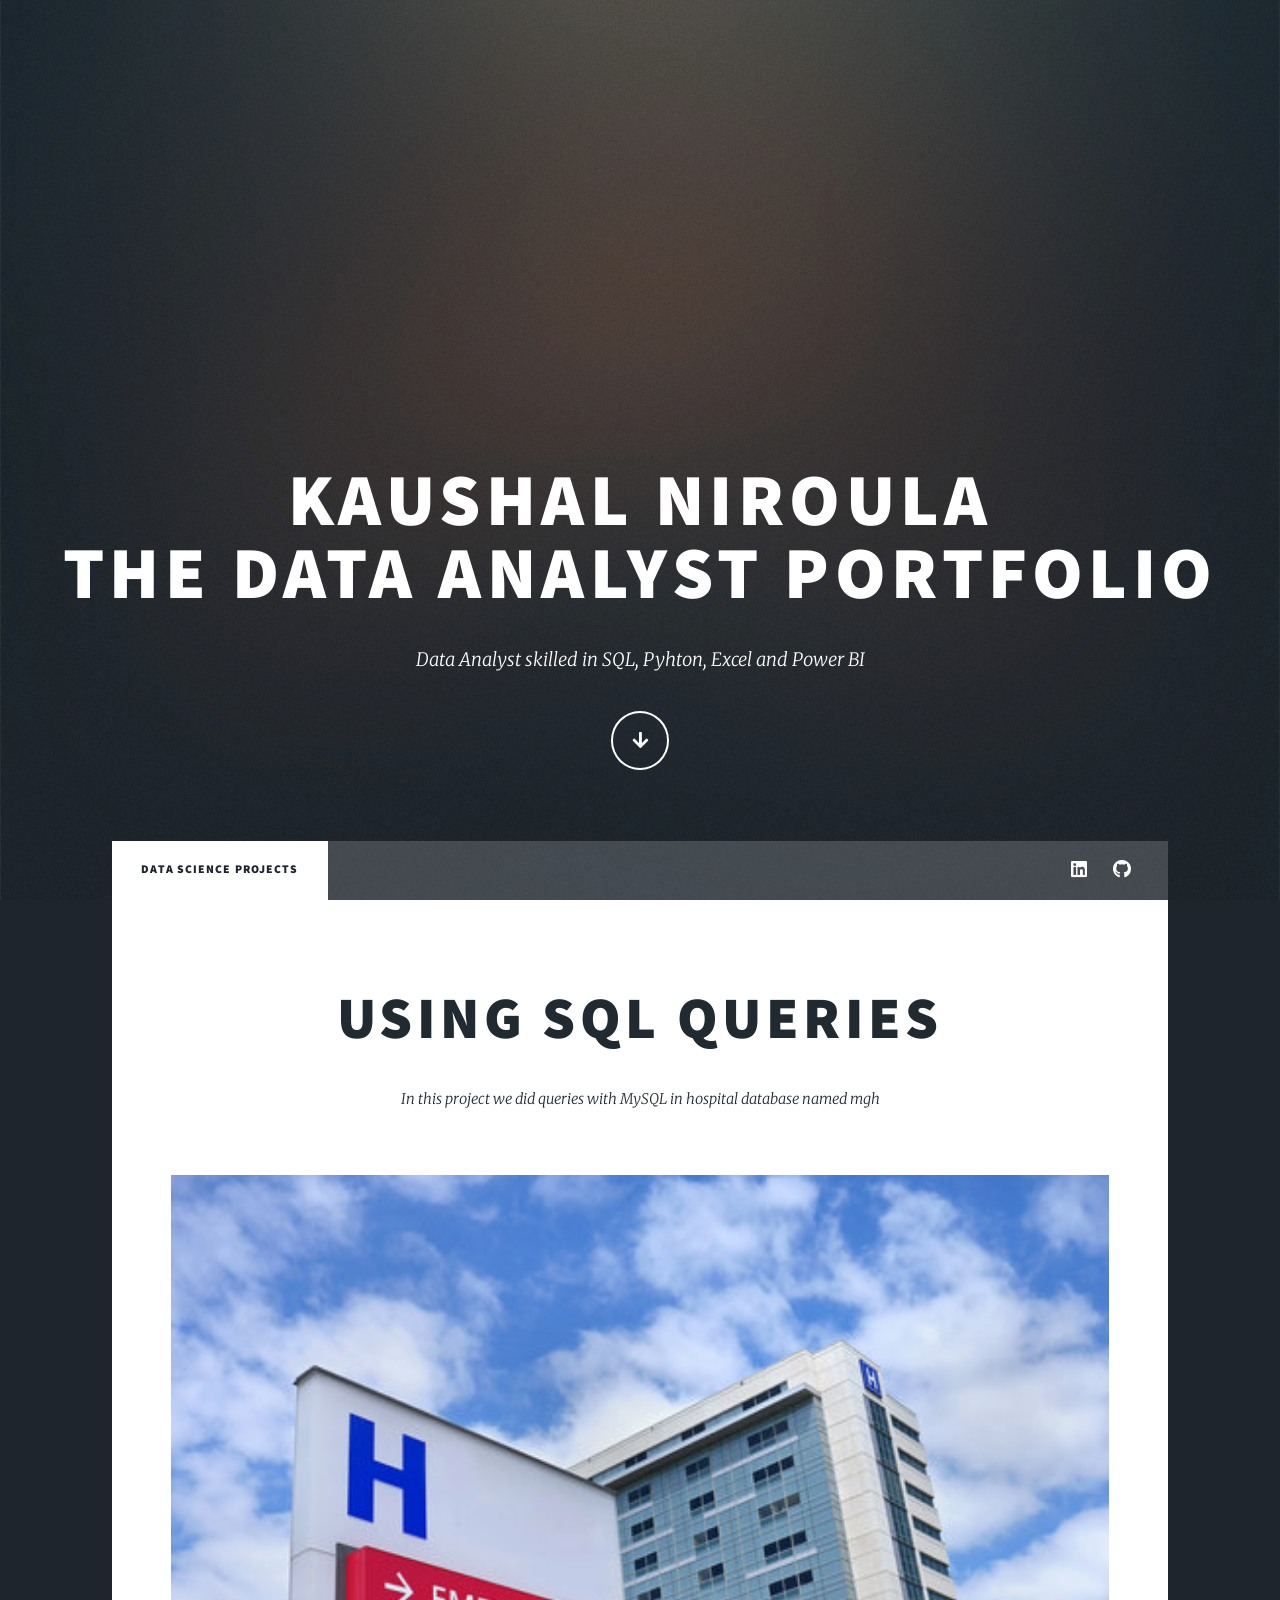
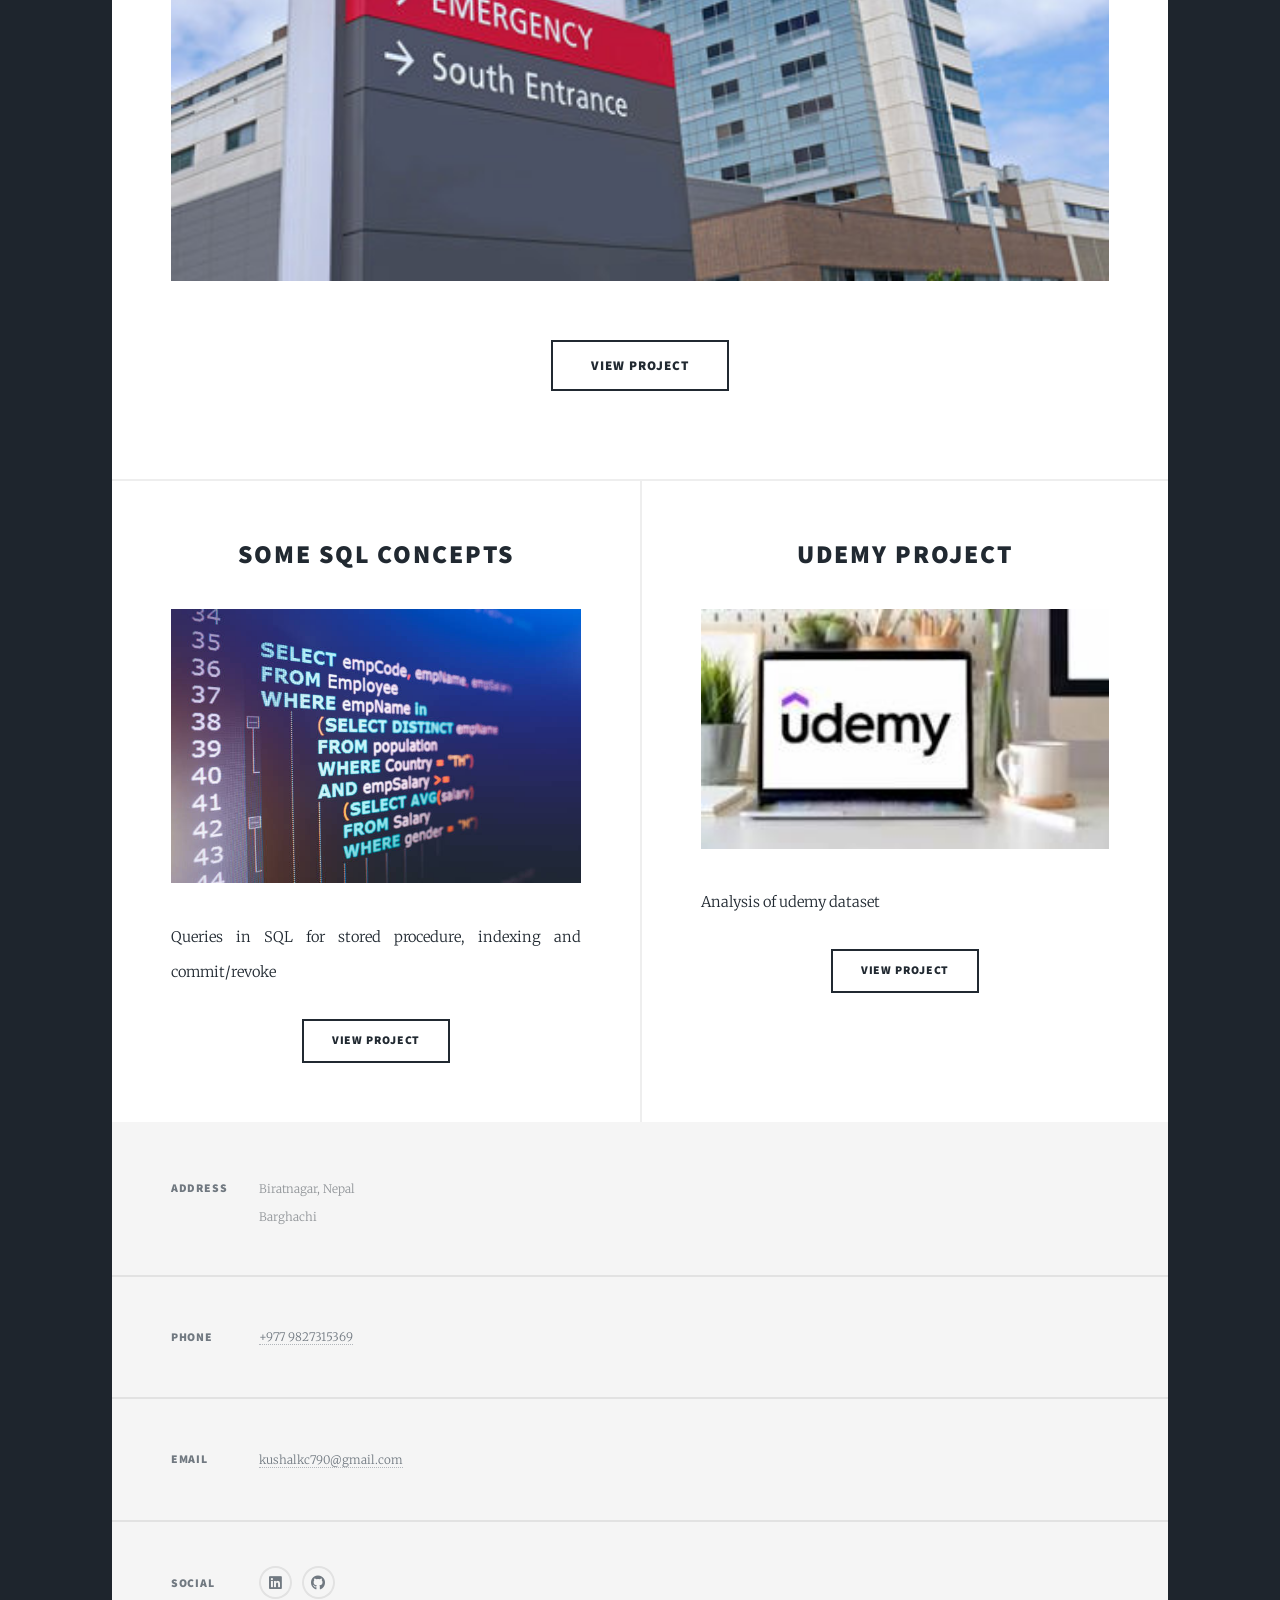
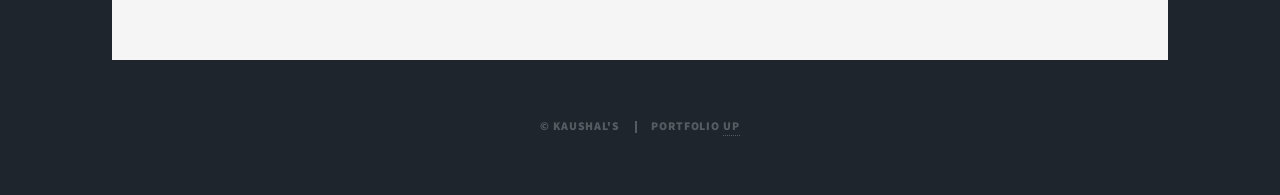
==== index.html @ 126b1022 "first change" ====
<!DOCTYPE HTML>

<html>
	<head>
		<title>Kaushal, Data Analyst</title>
		<meta charset="utf-8" />
		<meta name="viewport" content="width=device-width, initial-scale=1, user-scalable=no" />
		<link rel="stylesheet" href="assets/css/main.css" />
		<noscript><link rel="stylesheet" href="assets/css/noscript.css" /></noscript>
	</head>
	<body class="is-preload">

		<!-- Wrapper -->
			<div id="wrapper" class="fade-in">

				<!-- Intro -->
					<div id="intro">
						<h1>Kaushal Niroula <br />
						The Data Analyst Portfolio</h1>
						<p>Data Analyst skilled in SQL, Pyhton, Excel and Power BI
						</p>
						<ul class="actions">
							<li><a href="#header" class="button icon solid solo fa-arrow-down scrolly">Continue</a></li>
						</ul>
					</div>

				<!-- Header -->
					<header id="header">
						<a href="index.html" class="logo">Portfolio</a>
					</header>

				<!-- Nav -->
					<nav id="nav">
						<ul class="links">
							<li class="active"><a href="index.html">Data Science Projects</a></li>
						</ul>
						<ul class="icons">
							<li><a href="https://www.linkedin.com/in/kaushal-niroula/" class="icon brands alt fa-linkedin"><span class="label">linkedin</span></a></li>
							<li><a href="https://github.com/kaushalkc790" class="icon brands alt fa-github"><span class="label">gitHub</span></a></li>
						</ul>
					</nav>

				<!-- Main -->
					<div id="main">

						<!-- Featured Post -->
							<article class="post featured">
								<header class="major">
									<h2><a href="https://github.com/kaushalkc790/Mgh_hospital/blob/main/Mgh_hospital.sql">Using SQL Queries<br />
									</a></h2>
									<p>In this project we did queries with MySQL in hospital database named mgh</p>
								</header>
								<a href="https://github.com/kaushalkc790/Mgh_hospital/blob/main/Mgh_hospital.sql" class="image main"><img src="images/mgh_hospital.jpg" alt="" /></a>
								<ul class="actions special">
									<li><a href="https://github.com/kaushalkc790/Mgh_hospital/blob/main/Mgh_hospital.sql" class="button large">View Project</a></li>
								</ul>
							</article>

						<!-- Posts -->
							<section class="posts">

								<article>
									<header>
										
										<h2><a href="https://github.com/kaushalkc790/StoredProcedure_Indexing_Commit/blob/main/stored_procedure_index_transaction.sql">Some SQL concepts<br />
										</a></h2>
									</header>
									<a href="https://github.com/kaushalkc790/StoredProcedure_Indexing_Commit/blob/main/stored_procedure_index_transaction.sql" class="image fit"><img src="images/stored_proce_indexing_commit.jpg" alt="" /></a>
									<p>Queries in SQL for stored procedure, indexing and commit/revoke</p>
									<ul class="actions special">
										<li><a href="https://github.com/kaushalkc790/StoredProcedure_Indexing_Commit/blob/main/stored_procedure_index_transaction.sql" class="button">View Project</a></li>
									</ul>
								</article>

								<article>
									<header>
								
										<h2><a href="https://github.com/kaushalkc790/UdemyProject/blob/main/UdemyProject.ipynb">Udemy Project<br />
										</a></h2>
									</header>
									<a href="https://github.com/kaushalkc790/UdemyProject/blob/main/UdemyProject.ipynb" class="image fit"><img src="images/udemy_image.jpeg" alt="" /></a>
									<p>Analysis of udemy dataset</p>
									<ul class="actions special">
										<li><a href="https://github.com/kaushalkc790/UdemyProject/blob/main/UdemyProject.ipynb" class="button">View Project</a></li>
									</ul>
								</article>

							</section>

					</div>

				<!-- Footer -->
					<footer id="footer">
					
						<section class="split contact">
							<section class="alt">
								<h3>Address</h3>
								<p>Biratnagar, Nepal<br />
								Barghachi</p>
							</section>
							<section>
								<h3>Phone</h3>
								<p><a href="#">+977 9827315369</a></p>
							</section>
							<section>
								<h3>Email</h3>
								<p><a href="#">kushalkc790@gmail.com</a></p>
							</section>
							<section>
								<h3>Social</h3>
								<ul class="icons alt">
									
									<li><a href="https://www.linkedin.com/in/kaushal-niroula/" class="icon brands alt fa-linkedin"><span class="label">linkedin</span></a></li>
									<li><a href="https://github.com/kaushalkc790" class="icon brands alt fa-github"><span class="label">gitHub</span></a></li>
								</ul>
							</section>
						</section>
					</footer>

				<!-- Copyright -->
					<div id="copyright">
						<ul><li>&copy; Kaushal's</li><li>Portfolio <a href="#">Up</a></li></ul>
					</div>

			</div>

		<!-- Scripts -->
			<script src="assets/js/jquery.min.js"></script>
			<script src="assets/js/jquery.scrollex.min.js"></script>
			<script src="assets/js/jquery.scrolly.min.js"></script>
			<script src="assets/js/browser.min.js"></script>
			<script src="assets/js/breakpoints.min.js"></script>
			<script src="assets/js/util.js"></script>
			<script src="assets/js/main.js"></script>

	</body>
</html>
---- assets/css/main.css ----
@import url(fontawesome-all.min.css);
@import url("https://fonts.googleapis.com/css?family=Merriweather:300,700,300italic,700italic|Source+Sans+Pro:900");


/*
	Massively by HTML5 UP
	html5up.net | @ajlkn
	Free for personal and commercial use under the CCA 3.0 license (html5up.net/license)

*/

html, body, div, span, applet, object,
iframe, h1, h2, h3, h4, h5, h6, p, blockquote,
pre, a, abbr, acronym, address, big, cite,
code, del, dfn, em, img, ins, kbd, q, s, samp,
small, strike, strong, sub, sup, tt, var, b,
u, i, center, dl, dt, dd, ol, ul, li, fieldset,
form, label, legend, table, caption, tbody,
tfoot, thead, tr, th, td, article, aside,
canvas, details, embed, figure, figcaption,
footer, header, hgroup, menu, nav, output, ruby,
section, summary, time, mark, audio, video {
	margin: 0;
	padding: 0;
	border: 0;
	font-size: 100%;
	font: inherit;
	vertical-align: baseline;}

article, aside, details, figcaption, figure,
footer, header, hgroup, menu, nav, section {
	display: block;}

body {
	line-height: 1;
}

ol, ul {
	list-style: none;
}

blockquote, q {
	quotes: none;
}

	blockquote:before, blockquote:after, q:before, q:after {
		content: '';
		content: none;
	}

table {
	border-collapse: collapse;
	border-spacing: 0;
}

body {
	-webkit-text-size-adjust: none;
}

mark {
	background-color: transparent;
	color: inherit;
}

input::-moz-focus-inner {
	border: 0;
	padding: 0;
}

input, select, textarea {
	-moz-appearance: none;
	-webkit-appearance: none;
	-ms-appearance: none;
	appearance: none;
}

/* Basic */

	@-ms-viewport {
		width: device-width;
	}

	body {
		-ms-overflow-style: scrollbar;
	}

	@media screen and (max-width: 480px) {

		html, body {
			min-width: 320px;
		}

	}

	html {
		box-sizing: border-box;
	}

	*, *:before, *:after {
		box-sizing: inherit;
	}

	body {
		background-color: #1e252d;
	}

		body.is-preload *, body.is-preload *:before, body.is-preload *:after {
			-moz-animation: none !important;
			-webkit-animation: none !important;
			-ms-animation: none !important;
			animation: none !important;
			-moz-transition: none !important;
			-webkit-transition: none !important;
			-ms-transition: none !important;
			transition: none !important;
		}

/* Type */

	html {
		font-size: 16pt;
	}

		@media screen and (max-width: 1680px) {

			html {
				font-size: 12pt;
			}

		}

		@media screen and (max-width: 1280px) {

			html {
				font-size: 11pt;
			}

		}

		@media screen and (max-width: 360px) {

			html {
				font-size: 10pt;
			}

		}

	body {
		color: #212931;
	}

	body, input, select, textarea {
		font-family: "Merriweather", Georgia, serif;
		font-weight: 300;
		font-size: 1rem;
		line-height: 2.375;
	}

	a {
		-moz-transition: color 0.2s ease-in-out, background-color 0.2s ease-in-out, border-color 0.2s ease-in-out, box-shadow 0.2s ease-in-out;
		-webkit-transition: color 0.2s ease-in-out, background-color 0.2s ease-in-out, border-color 0.2s ease-in-out, box-shadow 0.2s ease-in-out;
		-ms-transition: color 0.2s ease-in-out, background-color 0.2s ease-in-out, border-color 0.2s ease-in-out, box-shadow 0.2s ease-in-out;
		transition: color 0.2s ease-in-out, background-color 0.2s ease-in-out, border-color 0.2s ease-in-out, box-shadow 0.2s ease-in-out;
		border-bottom: dotted 1px;
		text-decoration: none;
	}

		a:hover {
			border-bottom-color: transparent;
		}

	strong, b {
		font-weight: 600;
	}

	em, i {
		font-style: italic;
	}

	p {
		text-align: justify;
		margin: 0 0 2rem 0;
	}

	h1, h2, h3, h4, h5, h6 {
		font-family: "Source Sans Pro", Helvetica, sans-serif;
		font-weight: 900;
		line-height: 1.5;
		letter-spacing: 0.075em;
		text-transform: uppercase;
		margin: 0 0 1rem 0;
	}

		h1 a, h2 a, h3 a, h4 a, h5 a, h6 a {
			border-bottom: 0;
			color: inherit;
			text-decoration: none;
		}

	h1 {
		font-size: 4rem;
		line-height: 1.1;
		margin: 0 0 2rem 0;
	}

	h2 {
		font-size: 1.75rem;
		line-height: 1.3;
		margin: 0 0 1.5rem 0;
	}

	h3 {
		font-size: 1.25rem;
		margin: 0 0 1.5rem 0;
	}

	h4 {
		font-size: 1rem;
	}

	h5 {
		font-size: 0.9rem;
	}

	h6 {
		font-size: 0.8rem;
	}

	sub {
		font-size: 0.8rem;
		position: relative;
		top: 0.5rem;
	}

	sup {
		font-size: 0.8rem;
		position: relative;
		top: -0.5rem;
	}

	blockquote {
		border-left: solid 4px;
		font-style: italic;
		margin: 0 0 2rem 0;
		padding: 0.5rem 0 0.5rem 2rem;
	}

	code {
		border: solid 2px;
		font-family: "Courier New", monospace;
		font-size: 0.9rem;
		margin: 0 0.25rem;
		padding: 0.25rem 0.65rem;
	}

	pre {
		-webkit-overflow-scrolling: touch;
		font-family: "Courier New", monospace;
		font-size: 0.9rem;
		margin: 0 0 2rem 0;
	}

		pre code {
			display: block;
			line-height: 1.75;
			padding: 1rem 1.5rem;
			overflow-x: auto;
		}

	hr {
		border: 0;
		border-bottom: solid 2px;
		margin: 3rem 0;
	}

		hr.major {
			margin: 5rem 0;
		}

	.align-left {
		text-align: left;
	}

	.align-center {
		text-align: center;
	}

	.align-right {
		text-align: right;
	}

	input, select, textarea {
		color: #212931;
	}

	a {
		color: #212931;
		border-bottom-color: rgba(33, 41, 49, 0.5);
	}

		a:hover {
			border-bottom-color: transparent;
			color: #18bfef !important;
		}

	strong, b {
		color: #212931;
	}

	h1, h2, h3, h4, h5, h6 {
		color: #212931;
	}

	blockquote {
		border-left-color: #eeeeee;
	}

	code {
		background: rgba(220, 220, 220, 0.25);
		border-color: #eeeeee;
	}

	hr {
		border-bottom-color: #eeeeee;
	}

/* Row */

	.row {
		display: flex;
		flex-wrap: wrap;
		box-sizing: border-box;
		align-items: stretch;
	}

		.row > * {
			box-sizing: border-box;
		}

		.row.gtr-uniform > * > :last-child {
			margin-bottom: 0;
		}

		.row.aln-left {
			justify-content: flex-start;
		}

		.row.aln-center {
			justify-content: center;
		}

		.row.aln-right {
			justify-content: flex-end;
		}

		.row.aln-top {
			align-items: flex-start;
		}

		.row.aln-middle {
			align-items: center;
		}

		.row.aln-bottom {
			align-items: flex-end;
		}

		.row > .imp {
			order: -1;
		}

		.row > .col-1 {
			width: 8.33333%;
		}

		.row > .off-1 {
			margin-left: 8.33333%;
		}

		.row > .col-2 {
			width: 16.66667%;
		}

		.row > .off-2 {
			margin-left: 16.66667%;
		}

		.row > .col-3 {
			width: 25%;
		}

		.row > .off-3 {
			margin-left: 25%;
		}

		.row > .col-4 {
			width: 33.33333%;
		}

		.row > .off-4 {
			margin-left: 33.33333%;
		}

		.row > .col-5 {
			width: 41.66667%;
		}

		.row > .off-5 {
			margin-left: 41.66667%;
		}

		.row > .col-6 {
			width: 50%;
		}

		.row > .off-6 {
			margin-left: 50%;
		}

		.row > .col-7 {
			width: 58.33333%;
		}

		.row > .off-7 {
			margin-left: 58.33333%;
		}

		.row > .col-8 {
			width: 66.66667%;
		}

		.row > .off-8 {
			margin-left: 66.66667%;
		}

		.row > .col-9 {
			width: 75%;
		}

		.row > .off-9 {
			margin-left: 75%;
		}

		.row > .col-10 {
			width: 83.33333%;
		}

		.row > .off-10 {
			margin-left: 83.33333%;
		}

		.row > .col-11 {
			width: 91.66667%;
		}

		.row > .off-11 {
			margin-left: 91.66667%;
		}

		.row > .col-12 {
			width: 100%;
		}

		.row > .off-12 {
			margin-left: 100%;
		}

		.row.gtr-0 {
			margin-top: 0;
			margin-left: 0rem;
		}

			.row.gtr-0 > * {
				padding: 0 0 0 0rem;
			}

			.row.gtr-0.gtr-uniform {
				margin-top: 0rem;
			}

				.row.gtr-0.gtr-uniform > * {
					padding-top: 0rem;
				}

		.row.gtr-25 {
			margin-top: 0;
			margin-left: -0.375rem;
		}

			.row.gtr-25 > * {
				padding: 0 0 0 0.375rem;
			}

			.row.gtr-25.gtr-uniform {
				margin-top: -0.375rem;
			}

				.row.gtr-25.gtr-uniform > * {
					padding-top: 0.375rem;
				}

		.row.gtr-50 {
			margin-top: 0;
			margin-left: -0.75rem;
		}

			.row.gtr-50 > * {
				padding: 0 0 0 0.75rem;
			}

			.row.gtr-50.gtr-uniform {
				margin-top: -0.75rem;
			}

				.row.gtr-50.gtr-uniform > * {
					padding-top: 0.75rem;
				}

		.row {
			margin-top: 0;
			margin-left: -1.5rem;
		}

			.row > * {
				padding: 0 0 0 1.5rem;
			}

			.row.gtr-uniform {
				margin-top: -1.5rem;
			}

				.row.gtr-uniform > * {
					padding-top: 1.5rem;
				}

		.row.gtr-150 {
			margin-top: 0;
			margin-left: -2.25rem;
		}

			.row.gtr-150 > * {
				padding: 0 0 0 2.25rem;
			}

			.row.gtr-150.gtr-uniform {
				margin-top: -2.25rem;
			}

				.row.gtr-150.gtr-uniform > * {
					padding-top: 2.25rem;
				}

		.row.gtr-200 {
			margin-top: 0;
			margin-left: -3rem;
		}

			.row.gtr-200 > * {
				padding: 0 0 0 3rem;
			}

			.row.gtr-200.gtr-uniform {
				margin-top: -3rem;
			}

				.row.gtr-200.gtr-uniform > * {
					padding-top: 3rem;
				}

		@media screen and (max-width: 1680px) {

			.row {
				display: flex;
				flex-wrap: wrap;
				box-sizing: border-box;
				align-items: stretch;
			}

				.row > * {
					box-sizing: border-box;
				}

				.row.gtr-uniform > * > :last-child {
					margin-bottom: 0;
				}

				.row.aln-left {
					justify-content: flex-start;
				}

				.row.aln-center {
					justify-content: center;
				}

				.row.aln-right {
					justify-content: flex-end;
				}

				.row.aln-top {
					align-items: flex-start;
				}

				.row.aln-middle {
					align-items: center;
				}

				.row.aln-bottom {
					align-items: flex-end;
				}

				.row > .imp-xlarge {
					order: -1;
				}

				.row > .col-1-xlarge {
					width: 8.33333%;
				}

				.row > .off-1-xlarge {
					margin-left: 8.33333%;
				}

				.row > .col-2-xlarge {
					width: 16.66667%;
				}

				.row > .off-2-xlarge {
					margin-left: 16.66667%;
				}

				.row > .col-3-xlarge {
					width: 25%;
				}

				.row > .off-3-xlarge {
					margin-left: 25%;
				}

				.row > .col-4-xlarge {
					width: 33.33333%;
				}

				.row > .off-4-xlarge {
					margin-left: 33.33333%;
				}

				.row > .col-5-xlarge {
					width: 41.66667%;
				}

				.row > .off-5-xlarge {
					margin-left: 41.66667%;
				}

				.row > .col-6-xlarge {
					width: 50%;
				}

				.row > .off-6-xlarge {
					margin-left: 50%;
				}

				.row > .col-7-xlarge {
					width: 58.33333%;
				}

				.row > .off-7-xlarge {
					margin-left: 58.33333%;
				}

				.row > .col-8-xlarge {
					width: 66.66667%;
				}

				.row > .off-8-xlarge {
					margin-left: 66.66667%;
				}

				.row > .col-9-xlarge {
					width: 75%;
				}

				.row > .off-9-xlarge {
					margin-left: 75%;
				}

				.row > .col-10-xlarge {
					width: 83.33333%;
				}

				.row > .off-10-xlarge {
					margin-left: 83.33333%;
				}

				.row > .col-11-xlarge {
					width: 91.66667%;
				}

				.row > .off-11-xlarge {
					margin-left: 91.66667%;
				}

				.row > .col-12-xlarge {
					width: 100%;
				}

				.row > .off-12-xlarge {
					margin-left: 100%;
				}

				.row.gtr-0 {
					margin-top: 0;
					margin-left: 0rem;
				}

					.row.gtr-0 > * {
						padding: 0 0 0 0rem;
					}

					.row.gtr-0.gtr-uniform {
						margin-top: 0rem;
					}

						.row.gtr-0.gtr-uniform > * {
							padding-top: 0rem;
						}

				.row.gtr-25 {
					margin-top: 0;
					margin-left: -0.375rem;
				}

					.row.gtr-25 > * {
						padding: 0 0 0 0.375rem;
					}

					.row.gtr-25.gtr-uniform {
						margin-top: -0.375rem;
					}

						.row.gtr-25.gtr-uniform > * {
							padding-top: 0.375rem;
						}

				.row.gtr-50 {
					margin-top: 0;
					margin-left: -0.75rem;
				}

					.row.gtr-50 > * {
						padding: 0 0 0 0.75rem;
					}

					.row.gtr-50.gtr-uniform {
						margin-top: -0.75rem;
					}

						.row.gtr-50.gtr-uniform > * {
							padding-top: 0.75rem;
						}

				.row {
					margin-top: 0;
					margin-left: -1.5rem;
				}

					.row > * {
						padding: 0 0 0 1.5rem;
					}

					.row.gtr-uniform {
						margin-top: -1.5rem;
					}

						.row.gtr-uniform > * {
							padding-top: 1.5rem;
						}

				.row.gtr-150 {
					margin-top: 0;
					margin-left: -2.25rem;
				}

					.row.gtr-150 > * {
						padding: 0 0 0 2.25rem;
					}

					.row.gtr-150.gtr-uniform {
						margin-top: -2.25rem;
					}

						.row.gtr-150.gtr-uniform > * {
							padding-top: 2.25rem;
						}

				.row.gtr-200 {
					margin-top: 0;
					margin-left: -3rem;
				}

					.row.gtr-200 > * {
						padding: 0 0 0 3rem;
					}

					.row.gtr-200.gtr-uniform {
						margin-top: -3rem;
					}

						.row.gtr-200.gtr-uniform > * {
							padding-top: 3rem;
						}

		}

		@media screen and (max-width: 1280px) {

			.row {
				display: flex;
				flex-wrap: wrap;
				box-sizing: border-box;
				align-items: stretch;
			}

				.row > * {
					box-sizing: border-box;
				}

				.row.gtr-uniform > * > :last-child {
					margin-bottom: 0;
				}

				.row.aln-left {
					justify-content: flex-start;
				}

				.row.aln-center {
					justify-content: center;
				}

				.row.aln-right {
					justify-content: flex-end;
				}

				.row.aln-top {
					align-items: flex-start;
				}

				.row.aln-middle {
					align-items: center;
				}

				.row.aln-bottom {
					align-items: flex-end;
				}

				.row > .imp-large {
					order: -1;
				}

				.row > .col-1-large {
					width: 8.33333%;
				}

				.row > .off-1-large {
					margin-left: 8.33333%;
				}

				.row > .col-2-large {
					width: 16.66667%;
				}

				.row > .off-2-large {
					margin-left: 16.66667%;
				}

				.row > .col-3-large {
					width: 25%;
				}

				.row > .off-3-large {
					margin-left: 25%;
				}

				.row > .col-4-large {
					width: 33.33333%;
				}

				.row > .off-4-large {
					margin-left: 33.33333%;
				}

				.row > .col-5-large {
					width: 41.66667%;
				}

				.row > .off-5-large {
					margin-left: 41.66667%;
				}

				.row > .col-6-large {
					width: 50%;
				}

				.row > .off-6-large {
					margin-left: 50%;
				}

				.row > .col-7-large {
					width: 58.33333%;
				}

				.row > .off-7-large {
					margin-left: 58.33333%;
				}

				.row > .col-8-large {
					width: 66.66667%;
				}

				.row > .off-8-large {
					margin-left: 66.66667%;
				}

				.row > .col-9-large {
					width: 75%;
				}

				.row > .off-9-large {
					margin-left: 75%;
				}

				.row > .col-10-large {
					width: 83.33333%;
				}

				.row > .off-10-large {
					margin-left: 83.33333%;
				}

				.row > .col-11-large {
					width: 91.66667%;
				}

				.row > .off-11-large {
					margin-left: 91.66667%;
				}

				.row > .col-12-large {
					width: 100%;
				}

				.row > .off-12-large {
					margin-left: 100%;
				}

				.row.gtr-0 {
					margin-top: 0;
					margin-left: 0rem;
				}

					.row.gtr-0 > * {
						padding: 0 0 0 0rem;
					}

					.row.gtr-0.gtr-uniform {
						margin-top: 0rem;
					}

						.row.gtr-0.gtr-uniform > * {
							padding-top: 0rem;
						}

				.row.gtr-25 {
					margin-top: 0;
					margin-left: -0.375rem;
				}

					.row.gtr-25 > * {
						padding: 0 0 0 0.375rem;
					}

					.row.gtr-25.gtr-uniform {
						margin-top: -0.375rem;
					}

						.row.gtr-25.gtr-uniform > * {
							padding-top: 0.375rem;
						}

				.row.gtr-50 {
					margin-top: 0;
					margin-left: -0.75rem;
				}

					.row.gtr-50 > * {
						padding: 0 0 0 0.75rem;
					}

					.row.gtr-50.gtr-uniform {
						margin-top: -0.75rem;
					}

						.row.gtr-50.gtr-uniform > * {
							padding-top: 0.75rem;
						}

				.row {
					margin-top: 0;
					margin-left: -1.5rem;
				}

					.row > * {
						padding: 0 0 0 1.5rem;
					}

					.row.gtr-uniform {
						margin-top: -1.5rem;
					}

						.row.gtr-uniform > * {
							padding-top: 1.5rem;
						}

				.row.gtr-150 {
					margin-top: 0;
					margin-left: -2.25rem;
				}

					.row.gtr-150 > * {
						padding: 0 0 0 2.25rem;
					}

					.row.gtr-150.gtr-uniform {
						margin-top: -2.25rem;
					}

						.row.gtr-150.gtr-uniform > * {
							padding-top: 2.25rem;
						}

				.row.gtr-200 {
					margin-top: 0;
					margin-left: -3rem;
				}

					.row.gtr-200 > * {
						padding: 0 0 0 3rem;
					}

					.row.gtr-200.gtr-uniform {
						margin-top: -3rem;
					}

						.row.gtr-200.gtr-uniform > * {
							padding-top: 3rem;
						}

		}

		@media screen and (max-width: 980px) {

			.row {
				display: flex;
				flex-wrap: wrap;
				box-sizing: border-box;
				align-items: stretch;
			}

				.row > * {
					box-sizing: border-box;
				}

				.row.gtr-uniform > * > :last-child {
					margin-bottom: 0;
				}

				.row.aln-left {
					justify-content: flex-start;
				}

				.row.aln-center {
					justify-content: center;
				}

				.row.aln-right {
					justify-content: flex-end;
				}

				.row.aln-top {
					align-items: flex-start;
				}

				.row.aln-middle {
					align-items: center;
				}

				.row.aln-bottom {
					align-items: flex-end;
				}

				.row > .imp-medium {
					order: -1;
				}

				.row > .col-1-medium {
					width: 8.33333%;
				}

				.row > .off-1-medium {
					margin-left: 8.33333%;
				}

				.row > .col-2-medium {
					width: 16.66667%;
				}

				.row > .off-2-medium {
					margin-left: 16.66667%;
				}

				.row > .col-3-medium {
					width: 25%;
				}

				.row > .off-3-medium {
					margin-left: 25%;
				}

				.row > .col-4-medium {
					width: 33.33333%;
				}

				.row > .off-4-medium {
					margin-left: 33.33333%;
				}

				.row > .col-5-medium {
					width: 41.66667%;
				}

				.row > .off-5-medium {
					margin-left: 41.66667%;
				}

				.row > .col-6-medium {
					width: 50%;
				}

				.row > .off-6-medium {
					margin-left: 50%;
				}

				.row > .col-7-medium {
					width: 58.33333%;
				}

				.row > .off-7-medium {
					margin-left: 58.33333%;
				}

				.row > .col-8-medium {
					width: 66.66667%;
				}

				.row > .off-8-medium {
					margin-left: 66.66667%;
				}

				.row > .col-9-medium {
					width: 75%;
				}

				.row > .off-9-medium {
					margin-left: 75%;
				}

				.row > .col-10-medium {
					width: 83.33333%;
				}

				.row > .off-10-medium {
					margin-left: 83.33333%;
				}

				.row > .col-11-medium {
					width: 91.66667%;
				}

				.row > .off-11-medium {
					margin-left: 91.66667%;
				}

				.row > .col-12-medium {
					width: 100%;
				}

				.row > .off-12-medium {
					margin-left: 100%;
				}

				.row.gtr-0 {
					margin-top: 0;
					margin-left: 0rem;
				}

					.row.gtr-0 > * {
						padding: 0 0 0 0rem;
					}

					.row.gtr-0.gtr-uniform {
						margin-top: 0rem;
					}

						.row.gtr-0.gtr-uniform > * {
							padding-top: 0rem;
						}

				.row.gtr-25 {
					margin-top: 0;
					margin-left: -0.375rem;
				}

					.row.gtr-25 > * {
						padding: 0 0 0 0.375rem;
					}

					.row.gtr-25.gtr-uniform {
						margin-top: -0.375rem;
					}

						.row.gtr-25.gtr-uniform > * {
							padding-top: 0.375rem;
						}

				.row.gtr-50 {
					margin-top: 0;
					margin-left: -0.75rem;
				}

					.row.gtr-50 > * {
						padding: 0 0 0 0.75rem;
					}

					.row.gtr-50.gtr-uniform {
						margin-top: -0.75rem;
					}

						.row.gtr-50.gtr-uniform > * {
							padding-top: 0.75rem;
						}

				.row {
					margin-top: 0;
					margin-left: -1.5rem;
				}

					.row > * {
						padding: 0 0 0 1.5rem;
					}

					.row.gtr-uniform {
						margin-top: -1.5rem;
					}

						.row.gtr-uniform > * {
							padding-top: 1.5rem;
						}

				.row.gtr-150 {
					margin-top: 0;
					margin-left: -2.25rem;
				}

					.row.gtr-150 > * {
						padding: 0 0 0 2.25rem;
					}

					.row.gtr-150.gtr-uniform {
						margin-top: -2.25rem;
					}

						.row.gtr-150.gtr-uniform > * {
							padding-top: 2.25rem;
						}

				.row.gtr-200 {
					margin-top: 0;
					margin-left: -3rem;
				}

					.row.gtr-200 > * {
						padding: 0 0 0 3rem;
					}

					.row.gtr-200.gtr-uniform {
						margin-top: -3rem;
					}

						.row.gtr-200.gtr-uniform > * {
							padding-top: 3rem;
						}

		}

		@media screen and (max-width: 736px) {

			.row {
				display: flex;
				flex-wrap: wrap;
				box-sizing: border-box;
				align-items: stretch;
			}

				.row > * {
					box-sizing: border-box;
				}

				.row.gtr-uniform > * > :last-child {
					margin-bottom: 0;
				}

				.row.aln-left {
					justify-content: flex-start;
				}

				.row.aln-center {
					justify-content: center;
				}

				.row.aln-right {
					justify-content: flex-end;
				}

				.row.aln-top {
					align-items: flex-start;
				}

				.row.aln-middle {
					align-items: center;
				}

				.row.aln-bottom {
					align-items: flex-end;
				}

				.row > .imp-small {
					order: -1;
				}

				.row > .col-1-small {
					width: 8.33333%;
				}

				.row > .off-1-small {
					margin-left: 8.33333%;
				}

				.row > .col-2-small {
					width: 16.66667%;
				}

				.row > .off-2-small {
					margin-left: 16.66667%;
				}

				.row > .col-3-small {
					width: 25%;
				}

				.row > .off-3-small {
					margin-left: 25%;
				}

				.row > .col-4-small {
					width: 33.33333%;
				}

				.row > .off-4-small {
					margin-left: 33.33333%;
				}

				.row > .col-5-small {
					width: 41.66667%;
				}

				.row > .off-5-small {
					margin-left: 41.66667%;
				}

				.row > .col-6-small {
					width: 50%;
				}

				.row > .off-6-small {
					margin-left: 50%;
				}

				.row > .col-7-small {
					width: 58.33333%;
				}

				.row > .off-7-small {
					margin-left: 58.33333%;
				}

				.row > .col-8-small {
					width: 66.66667%;
				}

				.row > .off-8-small {
					margin-left: 66.66667%;
				}

				.row > .col-9-small {
					width: 75%;
				}

				.row > .off-9-small {
					margin-left: 75%;
				}

				.row > .col-10-small {
					width: 83.33333%;
				}

				.row > .off-10-small {
					margin-left: 83.33333%;
				}

				.row > .col-11-small {
					width: 91.66667%;
				}

				.row > .off-11-small {
					margin-left: 91.66667%;
				}

				.row > .col-12-small {
					width: 100%;
				}

				.row > .off-12-small {
					margin-left: 100%;
				}

				.row.gtr-0 {
					margin-top: 0;
					margin-left: 0rem;
				}

					.row.gtr-0 > * {
						padding: 0 0 0 0rem;
					}

					.row.gtr-0.gtr-uniform {
						margin-top: 0rem;
					}

						.row.gtr-0.gtr-uniform > * {
							padding-top: 0rem;
						}

				.row.gtr-25 {
					margin-top: 0;
					margin-left: -0.375rem;
				}

					.row.gtr-25 > * {
						padding: 0 0 0 0.375rem;
					}

					.row.gtr-25.gtr-uniform {
						margin-top: -0.375rem;
					}

						.row.gtr-25.gtr-uniform > * {
							padding-top: 0.375rem;
						}

				.row.gtr-50 {
					margin-top: 0;
					margin-left: -0.75rem;
				}

					.row.gtr-50 > * {
						padding: 0 0 0 0.75rem;
					}

					.row.gtr-50.gtr-uniform {
						margin-top: -0.75rem;
					}

						.row.gtr-50.gtr-uniform > * {
							padding-top: 0.75rem;
						}

				.row {
					margin-top: 0;
					margin-left: -1.5rem;
				}

					.row > * {
						padding: 0 0 0 1.5rem;
					}

					.row.gtr-uniform {
						margin-top: -1.5rem;
					}

						.row.gtr-uniform > * {
							padding-top: 1.5rem;
						}

				.row.gtr-150 {
					margin-top: 0;
					margin-left: -2.25rem;
				}

					.row.gtr-150 > * {
						padding: 0 0 0 2.25rem;
					}

					.row.gtr-150.gtr-uniform {
						margin-top: -2.25rem;
					}

						.row.gtr-150.gtr-uniform > * {
							padding-top: 2.25rem;
						}

				.row.gtr-200 {
					margin-top: 0;
					margin-left: -3rem;
				}

					.row.gtr-200 > * {
						padding: 0 0 0 3rem;
					}

					.row.gtr-200.gtr-uniform {
						margin-top: -3rem;
					}

						.row.gtr-200.gtr-uniform > * {
							padding-top: 3rem;
						}

		}

		@media screen and (max-width: 480px) {

			.row {
				display: flex;
				flex-wrap: wrap;
				box-sizing: border-box;
				align-items: stretch;
			}

				.row > * {
					box-sizing: border-box;
				}

				.row.gtr-uniform > * > :last-child {
					margin-bottom: 0;
				}

				.row.aln-left {
					justify-content: flex-start;
				}

				.row.aln-center {
					justify-content: center;
				}

				.row.aln-right {
					justify-content: flex-end;
				}

				.row.aln-top {
					align-items: flex-start;
				}

				.row.aln-middle {
					align-items: center;
				}

				.row.aln-bottom {
					align-items: flex-end;
				}

				.row > .imp-xsmall {
					order: -1;
				}

				.row > .col-1-xsmall {
					width: 8.33333%;
				}

				.row > .off-1-xsmall {
					margin-left: 8.33333%;
				}

				.row > .col-2-xsmall {
					width: 16.66667%;
				}

				.row > .off-2-xsmall {
					margin-left: 16.66667%;
				}

				.row > .col-3-xsmall {
					width: 25%;
				}

				.row > .off-3-xsmall {
					margin-left: 25%;
				}

				.row > .col-4-xsmall {
					width: 33.33333%;
				}

				.row > .off-4-xsmall {
					margin-left: 33.33333%;
				}

				.row > .col-5-xsmall {
					width: 41.66667%;
				}

				.row > .off-5-xsmall {
					margin-left: 41.66667%;
				}

				.row > .col-6-xsmall {
					width: 50%;
				}

				.row > .off-6-xsmall {
					margin-left: 50%;
				}

				.row > .col-7-xsmall {
					width: 58.33333%;
				}

				.row > .off-7-xsmall {
					margin-left: 58.33333%;
				}

				.row > .col-8-xsmall {
					width: 66.66667%;
				}

				.row > .off-8-xsmall {
					margin-left: 66.66667%;
				}

				.row > .col-9-xsmall {
					width: 75%;
				}

				.row > .off-9-xsmall {
					margin-left: 75%;
				}

				.row > .col-10-xsmall {
					width: 83.33333%;
				}

				.row > .off-10-xsmall {
					margin-left: 83.33333%;
				}

				.row > .col-11-xsmall {
					width: 91.66667%;
				}

				.row > .off-11-xsmall {
					margin-left: 91.66667%;
				}

				.row > .col-12-xsmall {
					width: 100%;
				}

				.row > .off-12-xsmall {
					margin-left: 100%;
				}

				.row.gtr-0 {
					margin-top: 0;
					margin-left: 0rem;
				}

					.row.gtr-0 > * {
						padding: 0 0 0 0rem;
					}

					.row.gtr-0.gtr-uniform {
						margin-top: 0rem;
					}

						.row.gtr-0.gtr-uniform > * {
							padding-top: 0rem;
						}

				.row.gtr-25 {
					margin-top: 0;
					margin-left: -0.375rem;
				}

					.row.gtr-25 > * {
						padding: 0 0 0 0.375rem;
					}

					.row.gtr-25.gtr-uniform {
						margin-top: -0.375rem;
					}

						.row.gtr-25.gtr-uniform > * {
							padding-top: 0.375rem;
						}

				.row.gtr-50 {
					margin-top: 0;
					margin-left: -0.75rem;
				}

					.row.gtr-50 > * {
						padding: 0 0 0 0.75rem;
					}

					.row.gtr-50.gtr-uniform {
						margin-top: -0.75rem;
					}

						.row.gtr-50.gtr-uniform > * {
							padding-top: 0.75rem;
						}

				.row {
					margin-top: 0;
					margin-left: -1.5rem;
				}

					.row > * {
						padding: 0 0 0 1.5rem;
					}

					.row.gtr-uniform {
						margin-top: -1.5rem;
					}

						.row.gtr-uniform > * {
							padding-top: 1.5rem;
						}

				.row.gtr-150 {
					margin-top: 0;
					margin-left: -2.25rem;
				}

					.row.gtr-150 > * {
						padding: 0 0 0 2.25rem;
					}

					.row.gtr-150.gtr-uniform {
						margin-top: -2.25rem;
					}

						.row.gtr-150.gtr-uniform > * {
							padding-top: 2.25rem;
						}

				.row.gtr-200 {
					margin-top: 0;
					margin-left: -3rem;
				}

					.row.gtr-200 > * {
						padding: 0 0 0 3rem;
					}

					.row.gtr-200.gtr-uniform {
						margin-top: -3rem;
					}

						.row.gtr-200.gtr-uniform > * {
							padding-top: 3rem;
						}

		}

		@media screen and (max-width: 360px) {

			.row {
				display: flex;
				flex-wrap: wrap;
				box-sizing: border-box;
				align-items: stretch;
			}

				.row > * {
					box-sizing: border-box;
				}

				.row.gtr-uniform > * > :last-child {
					margin-bottom: 0;
				}

				.row.aln-left {
					justify-content: flex-start;
				}

				.row.aln-center {
					justify-content: center;
				}

				.row.aln-right {
					justify-content: flex-end;
				}

				.row.aln-top {
					align-items: flex-start;
				}

				.row.aln-middle {
					align-items: center;
				}

				.row.aln-bottom {
					align-items: flex-end;
				}

				.row > .imp-xxsmall {
					order: -1;
				}

				.row > .col-1-xxsmall {
					width: 8.33333%;
				}

				.row > .off-1-xxsmall {
					margin-left: 8.33333%;
				}

				.row > .col-2-xxsmall {
					width: 16.66667%;
				}

				.row > .off-2-xxsmall {
					margin-left: 16.66667%;
				}

				.row > .col-3-xxsmall {
					width: 25%;
				}

				.row > .off-3-xxsmall {
					margin-left: 25%;
				}

				.row > .col-4-xxsmall {
					width: 33.33333%;
				}

				.row > .off-4-xxsmall {
					margin-left: 33.33333%;
				}

				.row > .col-5-xxsmall {
					width: 41.66667%;
				}

				.row > .off-5-xxsmall {
					margin-left: 41.66667%;
				}

				.row > .col-6-xxsmall {
					width: 50%;
				}

				.row > .off-6-xxsmall {
					margin-left: 50%;
				}

				.row > .col-7-xxsmall {
					width: 58.33333%;
				}

				.row > .off-7-xxsmall {
					margin-left: 58.33333%;
				}

				.row > .col-8-xxsmall {
					width: 66.66667%;
				}

				.row > .off-8-xxsmall {
					margin-left: 66.66667%;
				}

				.row > .col-9-xxsmall {
					width: 75%;
				}

				.row > .off-9-xxsmall {
					margin-left: 75%;
				}

				.row > .col-10-xxsmall {
					width: 83.33333%;
				}

				.row > .off-10-xxsmall {
					margin-left: 83.33333%;
				}

				.row > .col-11-xxsmall {
					width: 91.66667%;
				}

				.row > .off-11-xxsmall {
					margin-left: 91.66667%;
				}

				.row > .col-12-xxsmall {
					width: 100%;
				}

				.row > .off-12-xxsmall {
					margin-left: 100%;
				}

				.row.gtr-0 {
					margin-top: 0;
					margin-left: 0rem;
				}

					.row.gtr-0 > * {
						padding: 0 0 0 0rem;
					}

					.row.gtr-0.gtr-uniform {
						margin-top: 0rem;
					}

						.row.gtr-0.gtr-uniform > * {
							padding-top: 0rem;
						}

				.row.gtr-25 {
					margin-top: 0;
					margin-left: -0.375rem;
				}

					.row.gtr-25 > * {
						padding: 0 0 0 0.375rem;
					}

					.row.gtr-25.gtr-uniform {
						margin-top: -0.375rem;
					}

						.row.gtr-25.gtr-uniform > * {
							padding-top: 0.375rem;
						}

				.row.gtr-50 {
					margin-top: 0;
					margin-left: -0.75rem;
				}

					.row.gtr-50 > * {
						padding: 0 0 0 0.75rem;
					}

					.row.gtr-50.gtr-uniform {
						margin-top: -0.75rem;
					}

						.row.gtr-50.gtr-uniform > * {
							padding-top: 0.75rem;
						}

				.row {
					margin-top: 0;
					margin-left: -1.5rem;
				}

					.row > * {
						padding: 0 0 0 1.5rem;
					}

					.row.gtr-uniform {
						margin-top: -1.5rem;
					}

						.row.gtr-uniform > * {
							padding-top: 1.5rem;
						}

				.row.gtr-150 {
					margin-top: 0;
					margin-left: -2.25rem;
				}

					.row.gtr-150 > * {
						padding: 0 0 0 2.25rem;
					}

					.row.gtr-150.gtr-uniform {
						margin-top: -2.25rem;
					}

						.row.gtr-150.gtr-uniform > * {
							padding-top: 2.25rem;
						}

				.row.gtr-200 {
					margin-top: 0;
					margin-left: -3rem;
				}

					.row.gtr-200 > * {
						padding: 0 0 0 3rem;
					}

					.row.gtr-200.gtr-uniform {
						margin-top: -3rem;
					}

						.row.gtr-200.gtr-uniform > * {
							padding-top: 3rem;
						}

		}

/* Box */

	.box {
		border: solid 2px;
		margin-bottom: 2rem;
		padding: 1.5rem;
	}

		.box > :last-child,
		.box > :last-child > :last-child,
		.box > :last-child > :last-child > :last-child {
			margin-bottom: 0;
		}

		.box.alt {
			border: 0;
			border-radius: 0;
			padding: 0;
		}

	.box {
		border-color: #eeeeee;
	}

/* Button */

	input[type="submit"],
	input[type="reset"],
	input[type="button"],
	button,
	.button {
		-moz-appearance: none;
		-webkit-appearance: none;
		-ms-appearance: none;
		appearance: none;
		-moz-transition: background-color 0.2s ease-in-out, box-shadow 0.2s ease-in-out, color 0.2s ease-in-out;
		-webkit-transition: background-color 0.2s ease-in-out, box-shadow 0.2s ease-in-out, color 0.2s ease-in-out;
		-ms-transition: background-color 0.2s ease-in-out, box-shadow 0.2s ease-in-out, color 0.2s ease-in-out;
		transition: background-color 0.2s ease-in-out, box-shadow 0.2s ease-in-out, color 0.2s ease-in-out;
		border: 0;
		border-radius: 0;
		cursor: pointer;
		display: inline-block;
		font-family: "Source Sans Pro", Helvetica, sans-serif;
		font-size: 0.8rem;
		font-weight: 900;
		letter-spacing: 0.075em;
		height: 3rem;
		line-height: 3rem;
		padding: 0 2rem;
		text-align: center;
		text-decoration: none;
		text-transform: uppercase;
		white-space: nowrap;
	}

		input[type="submit"].icon:before,
		input[type="reset"].icon:before,
		input[type="button"].icon:before,
		button.icon:before,
		.button.icon:before {
			margin-right: 0.5rem;
		}

		input[type="submit"].icon.solo,
		input[type="reset"].icon.solo,
		input[type="button"].icon.solo,
		button.icon.solo,
		.button.icon.solo {
			position: relative;
			width: 4rem;
			height: 4rem;
			line-height: 4rem;
			border-radius: 4rem;
			text-indent: 4rem;
			overflow: hidden;
			padding: 0;
			white-space: nowrap;
		}

			input[type="submit"].icon.solo:before,
			input[type="reset"].icon.solo:before,
			input[type="button"].icon.solo:before,
			button.icon.solo:before,
			.button.icon.solo:before {
				position: absolute;
				display: block;
				top: 0;
				left: 0;
				width: inherit;
				height: inherit;
				line-height: inherit;
				font-size: 1.25rem;
				margin-right: 0;
				text-align: center;
				text-indent: 0;
			}

		input[type="submit"].fit,
		input[type="reset"].fit,
		input[type="button"].fit,
		button.fit,
		.button.fit {
			width: 100%;
		}

		input[type="submit"].small,
		input[type="reset"].small,
		input[type="button"].small,
		button.small,
		.button.small {
			font-size: 0.7rem;
			height: 2.5rem;
			line-height: 2.5rem;
			padding: 0 1.5rem;
		}

		input[type="submit"].large,
		input[type="reset"].large,
		input[type="button"].large,
		button.large,
		.button.large {
			font-size: 0.9rem;
			height: 3.5rem;
			line-height: 3.5rem;
			padding: 0 2.75rem;
		}

		@media screen and (max-width: 980px) {

			input[type="submit"],
			input[type="reset"],
			input[type="button"],
			button,
			.button {
				font-size: 0.9rem;
				height: 3.25rem;
				line-height: 3.25rem;
			}

				input[type="submit"].large,
				input[type="reset"].large,
				input[type="button"].large,
				button.large,
				.button.large {
					font-size: 1rem;
					height: 3.75rem;
					line-height: 3.75rem;
				}

		}

		input[type="submit"].disabled, input[type="submit"]:disabled,
		input[type="reset"].disabled,
		input[type="reset"]:disabled,
		input[type="button"].disabled,
		input[type="button"]:disabled,
		button.disabled,
		button:disabled,
		.button.disabled,
		.button:disabled {
			pointer-events: none;
			opacity: 0.25;
		}

	input[type="submit"],
	input[type="reset"],
	input[type="button"],
	button,
	.button {
		background-color: transparent;
		box-shadow: inset 0 0 0 2px #212931;
		color: #212931 !important;
	}

		input[type="submit"]:hover,
		input[type="reset"]:hover,
		input[type="button"]:hover,
		button:hover,
		.button:hover {
			box-shadow: inset 0 0 0 2px #18bfef;
			color: #18bfef !important;
		}

		input[type="submit"].primary,
		input[type="reset"].primary,
		input[type="button"].primary,
		button.primary,
		.button.primary {
			background-color: #212931;
			box-shadow: none;
			color: #ffffff !important;
		}

			input[type="submit"].primary:hover,
			input[type="reset"].primary:hover,
			input[type="button"].primary:hover,
			button.primary:hover,
			.button.primary:hover {
				background-color: #18bfef;
			}

/* Form */

	form {
		margin: 0 0 2rem 0;
	}

		form > :last-child {
			margin-bottom: 0;
		}

		form > .fields {
			display: -moz-flex;
			display: -webkit-flex;
			display: -ms-flex;
			display: flex;
			-moz-flex-wrap: wrap;
			-webkit-flex-wrap: wrap;
			-ms-flex-wrap: wrap;
			flex-wrap: wrap;
			width: calc(100% + 3rem);
			margin: -1.5rem 0 2rem -1.5rem;
		}

			form > .fields > .field {
				-moz-flex-grow: 0;
				-webkit-flex-grow: 0;
				-ms-flex-grow: 0;
				flex-grow: 0;
				-moz-flex-shrink: 0;
				-webkit-flex-shrink: 0;
				-ms-flex-shrink: 0;
				flex-shrink: 0;
				padding: 1.5rem 0 0 1.5rem;
				width: calc(100% - 1.5rem);
			}

				form > .fields > .field.half {
					width: calc(50% - 0.75rem);
				}

				form > .fields > .field.third {
					width: calc(100%/3 - 0.5rem);
				}

				form > .fields > .field.quarter {
					width: calc(25% - 0.375rem);
				}

		@media screen and (max-width: 480px) {

			form > .fields {
				width: calc(100% + 3rem);
				margin: -1.5rem 0 2rem -1.5rem;
			}

				form > .fields > .field {
					padding: 1.5rem 0 0 1.5rem;
					width: calc(100% - 1.5rem);
				}

					form > .fields > .field.half {
						width: calc(100% - 1.5rem);
					}

					form > .fields > .field.third {
						width: calc(100% - 1.5rem);
					}

					form > .fields > .field.quarter {
						width: calc(100% - 1.5rem);
					}

		}

	label {
		display: block;
		font-family: "Source Sans Pro", Helvetica, sans-serif;
		font-weight: 900;
		line-height: 1.5;
		letter-spacing: 0.075em;
		font-size: 0.8rem;
		text-transform: uppercase;
		margin: 0 0 0.75rem 0;
	}

		@media screen and (max-width: 980px) {

			label {
				font-size: 0.9rem;
			}

		}

	input[type="text"],
	input[type="password"],
	input[type="email"],
	select,
	textarea {
		-moz-appearance: none;
		-webkit-appearance: none;
		-ms-appearance: none;
		appearance: none;
		background: transparent;
		border-radius: 0;
		border: solid 2px;
		color: inherit;
		display: block;
		outline: 0;
		padding: 0 1rem;
		text-decoration: none;
		width: 100%;
	}

		input[type="text"]:invalid,
		input[type="password"]:invalid,
		input[type="email"]:invalid,
		select:invalid,
		textarea:invalid {
			box-shadow: none;
		}

	select {
		background-size: 1.25rem;
		background-repeat: no-repeat;
		background-position: calc(100% - 1rem) center;
		height: 3rem;
		padding-right: 3rem;
		text-overflow: ellipsis;
	}

		select:focus::-ms-value {
			background-color: transparent;
		}

		select::-ms-expand {
			display: none;
		}

	input[type="text"],
	input[type="password"],
	input[type="email"],
	select {
		height: 3rem;
	}

	textarea {
		padding: 0.75rem 1rem;
	}

	input[type="checkbox"],
	input[type="radio"] {
		-moz-appearance: none;
		-webkit-appearance: none;
		-ms-appearance: none;
		appearance: none;
		display: block;
		float: left;
		margin-right: -2rem;
		opacity: 0;
		width: 1rem;
		z-index: -1;
	}

		input[type="checkbox"] + label,
		input[type="radio"] + label {
			text-decoration: none;
			cursor: pointer;
			display: inline-block;
			font-size: 1rem;
			letter-spacing: 0;
			font-family: "Merriweather", Georgia, serif;
			text-transform: none;
			font-weight: 300;
			padding-left: 2.8rem;
			padding-right: 1rem;
			position: relative;
		}

			input[type="checkbox"] + label:before,
			input[type="radio"] + label:before {
				-moz-osx-font-smoothing: grayscale;
				-webkit-font-smoothing: antialiased;
				display: inline-block;
				font-style: normal;
				font-variant: normal;
				text-rendering: auto;
				line-height: 1;
				text-transform: none !important;
				font-family: 'Font Awesome 5 Free';
				font-weight: 900;
			}

			input[type="checkbox"] + label:before,
			input[type="radio"] + label:before {
				border-radius: 0;
				border: solid 2px;
				content: '';
				display: inline-block;
				font-size: 0.8rem;
				height: 1.8rem;
				left: 0;
				line-height: 1.65rem;
				position: absolute;
				text-align: center;
				top: -0.125rem;
				width: 1.8rem;
			}

		input[type="checkbox"]:checked + label:before,
		input[type="radio"]:checked + label:before {
			content: '\f00c';
		}

	input[type="checkbox"] + label:before {
		border-radius: 0;
	}

	input[type="radio"] + label:before {
		border-radius: 100%;
	}

	::-webkit-input-placeholder {
		opacity: 1.0;
	}

	:-moz-placeholder {
		opacity: 1.0;
	}

	::-moz-placeholder {
		opacity: 1.0;
	}

	:-ms-input-placeholder {
		opacity: 1.0;
	}

	label {
		color: #212931;
	}

	input[type="text"],
	input[type="password"],
	input[type="email"],
	select,
	textarea {
		border-color: #eeeeee;
	}

		input[type="text"]:focus,
		input[type="password"]:focus,
		input[type="email"]:focus,
		select:focus,
		textarea:focus {
			border-color: #18bfef;
		}

	select {
		background-image: url("data:image/svg+xml;charset=utf8,%3Csvg xmlns='http://www.w3.org/2000/svg' width='40' height='40' preserveAspectRatio='none' viewBox='0 0 40 40'%3E%3Cpath d='M9.4,12.3l10.4,10.4l10.4-10.4c0.2-0.2,0.5-0.4,0.9-0.4c0.3,0,0.6,0.1,0.9,0.4l3.3,3.3c0.2,0.2,0.4,0.5,0.4,0.9 c0,0.4-0.1,0.6-0.4,0.9L20.7,31.9c-0.2,0.2-0.5,0.4-0.9,0.4c-0.3,0-0.6-0.1-0.9-0.4L4.3,17.3c-0.2-0.2-0.4-0.5-0.4-0.9 c0-0.4,0.1-0.6,0.4-0.9l3.3-3.3c0.2-0.2,0.5-0.4,0.9-0.4S9.1,12.1,9.4,12.3z' fill='%23eeeeee' /%3E%3C/svg%3E");
	}

		select option {
			background-color: #ffffff;
			color: #212931;
		}

	.select-wrapper:before {
		color: #eeeeee;
	}

	input[type="checkbox"] + label,
	input[type="radio"] + label {
		color: #212931;
	}

		input[type="checkbox"] + label:before,
		input[type="radio"] + label:before {
			border-color: #eeeeee;
		}

	input[type="checkbox"]:checked + label:before,
	input[type="radio"]:checked + label:before {
		background-color: #212931;
		border-color: #212931;
		color: #ffffff;
	}

	input[type="checkbox"]:focus + label:before,
	input[type="radio"]:focus + label:before {
		border-color: #18bfef;
	}

	::-webkit-input-placeholder {
		color: #909498 !important;
	}

	:-moz-placeholder {
		color: #909498 !important;
	}

	::-moz-placeholder {
		color: #909498 !important;
	}

	:-ms-input-placeholder {
		color: #909498 !important;
	}

	.formerize-placeholder {
		color: #909498 !important;
	}

/* Icon */

	.icon {
		text-decoration: none;
		border-bottom: none;
		position: relative;
	}

		.icon:before {
			-moz-osx-font-smoothing: grayscale;
			-webkit-font-smoothing: antialiased;
			display: inline-block;
			font-style: normal;
			font-variant: normal;
			text-rendering: auto;
			line-height: 1;
			text-transform: none !important;
			font-family: 'Font Awesome 5 Free';
			font-weight: 400;
		}

		.icon > .label {
			display: none;
		}

		.icon:before {
			line-height: inherit;
		}

		.icon.solid:before {
			font-weight: 900;
		}

		.icon.brands:before {
			font-family: 'Font Awesome 5 Brands';
		}

/* Image */

	.image {
		border: 0;
		display: inline-block;
		position: relative;
	}

		.image img {
			display: block;
		}

		.image.left, .image.right {
			max-width: 40%;
		}

			.image.left img, .image.right img {
				width: 100%;
			}

		.image.left {
			float: left;
			margin: 0 2rem 2rem 0;
			top: 0.75rem;
		}

		.image.right {
			float: right;
			margin: 0 0 2rem 2rem;
			top: 0.75rem;
		}

		.image.fit {
			display: block;
			margin: 2.5rem 0;
			width: 100%;
		}

			.image.fit:first-child {
				margin-top: 0;
			}

			.image.fit img {
				width: 100%;
			}

		.image.main {
			display: block;
			margin: 4rem 0;
			width: 100%;
		}

			.image.main:first-child {
				margin-top: 0;
			}

			.image.main img {
				width: 100%;
			}

		@media screen and (max-width: 736px) {

			.image.fit {
				margin: 2rem 0;
			}

			.image.main {
				margin: 2rem 0;
			}

		}

	a.image {
		overflow: hidden;
	}

		a.image img {
			-moz-transition: -moz-transform 0.2s ease-out;
			-webkit-transition: -webkit-transform 0.2s ease-out;
			-ms-transition: -ms-transform 0.2s ease-out;
			transition: transform 0.2s ease-out;
		}

		a.image:hover img {
			-moz-transform: scale(1.05);
			-webkit-transform: scale(1.05);
			-ms-transform: scale(1.05);
			transform: scale(1.05);
		}

/* Actions */

	ul.actions {
		display: -moz-flex;
		display: -webkit-flex;
		display: -ms-flex;
		display: flex;
		cursor: default;
		list-style: none;
		margin-left: -1rem;
		padding-left: 0;
	}

		ul.actions li {
			padding: 0 0 0 1rem;
			vertical-align: middle;
		}

		ul.actions.special {
			-moz-justify-content: center;
			-webkit-justify-content: center;
			-ms-justify-content: center;
			justify-content: center;
			width: 100%;
			margin-left: 0;
		}

			ul.actions.special li:first-child {
				padding-left: 0;
			}

		ul.actions.stacked {
			-moz-flex-direction: column;
			-webkit-flex-direction: column;
			-ms-flex-direction: column;
			flex-direction: column;
			margin-left: 0;
		}

			ul.actions.stacked li {
				padding: 1.3rem 0 0 0;
			}

				ul.actions.stacked li:first-child {
					padding-top: 0;
				}

		ul.actions.fit {
			width: calc(100% + 1rem);
		}

			ul.actions.fit li {
				-moz-flex-grow: 1;
				-webkit-flex-grow: 1;
				-ms-flex-grow: 1;
				flex-grow: 1;
				-moz-flex-shrink: 1;
				-webkit-flex-shrink: 1;
				-ms-flex-shrink: 1;
				flex-shrink: 1;
				width: 100%;
			}

				ul.actions.fit li > * {
					width: 100%;
				}

			ul.actions.fit.stacked {
				width: 100%;
			}

		@media screen and (max-width: 480px) {

			ul.actions:not(.fixed) {
				-moz-flex-direction: column;
				-webkit-flex-direction: column;
				-ms-flex-direction: column;
				flex-direction: column;
				margin-left: 0;
				width: 100% !important;
			}

				ul.actions:not(.fixed) li {
					-moz-flex-grow: 1;
					-webkit-flex-grow: 1;
					-ms-flex-grow: 1;
					flex-grow: 1;
					-moz-flex-shrink: 1;
					-webkit-flex-shrink: 1;
					-ms-flex-shrink: 1;
					flex-shrink: 1;
					padding: 1rem 0 0 0;
					text-align: center;
					width: 100%;
				}

					ul.actions:not(.fixed) li > * {
						width: 100%;
					}

					ul.actions:not(.fixed) li:first-child {
						padding-top: 0;
					}

					ul.actions:not(.fixed) li input[type="submit"],
					ul.actions:not(.fixed) li input[type="reset"],
					ul.actions:not(.fixed) li input[type="button"],
					ul.actions:not(.fixed) li button,
					ul.actions:not(.fixed) li .button {
						width: 100%;
					}

						ul.actions:not(.fixed) li input[type="submit"].icon:before,
						ul.actions:not(.fixed) li input[type="reset"].icon:before,
						ul.actions:not(.fixed) li input[type="button"].icon:before,
						ul.actions:not(.fixed) li button.icon:before,
						ul.actions:not(.fixed) li .button.icon:before {
							margin-left: -0.5rem;
						}

		}

/* Icons */

	ul.icons {
		cursor: default;
		list-style: none;
		padding-left: 0;
	}

		ul.icons li {
			display: inline-block;
			padding: 0 0.5rem 0 0;
			vertical-align: middle;
		}

			ul.icons li:last-child {
				padding-right: 0;
			}

			ul.icons li .icon:before {
				width: 2.25rem;
				height: 2.25rem;
				line-height: 2.25rem;
				display: inline-block;
				text-align: center;
				border-radius: 100%;
				font-size: 1.25rem;
			}

		ul.icons.alt li .icon:before {
			-moz-transition: color 0.2s ease-in-out, background-color 0.2s ease-in-out, border-color 0.2s ease-in-out, box-shadow 0.2s ease-in-out;
			-webkit-transition: color 0.2s ease-in-out, background-color 0.2s ease-in-out, border-color 0.2s ease-in-out, box-shadow 0.2s ease-in-out;
			-ms-transition: color 0.2s ease-in-out, background-color 0.2s ease-in-out, border-color 0.2s ease-in-out, box-shadow 0.2s ease-in-out;
			transition: color 0.2s ease-in-out, background-color 0.2s ease-in-out, border-color 0.2s ease-in-out, box-shadow 0.2s ease-in-out;
			font-size: 1rem;
		}

/* List */

	ol {
		list-style: decimal;
		margin: 0 0 2rem 0;
		padding-left: 1.25rem;
	}

		ol li {
			padding-left: 0.25rem;
		}

	ul {
		list-style: disc;
		margin: 0 0 2rem 0;
		padding-left: 1rem;
	}

		ul li {
			padding-left: 0.5rem;
		}

		ul.divided {
			list-style: none;
			padding-left: 0;
		}

			ul.divided li {
				border-top: solid 1px;
				padding: 0.5rem 0;
			}

				ul.divided li:first-child {
					border-top: 0;
					padding-top: 0;
				}

	dl {
		margin: 0 0 2rem 0;
	}

		dl dt {
			display: block;
			font-weight: 600;
			margin: 0 0 1rem 0;
		}

		dl dd {
			margin-left: 2rem;
		}

	ul.divided li {
		border-top-color: #eeeeee;
	}

	ul.icons li a.icon:hover:before {
		color: #18bfef;
	}

	ul.icons.alt li .icon:before {
		box-shadow: inset 0 0 0 2px #eeeeee;
	}

	ul.icons.alt li a.icon:hover:before {
		box-shadow: inset 0 0 0 2px #18bfef;
	}

/* Section/Article */

	section.special, article.special {
		text-align: center;
	}

	header {
		cursor: default;
	}

		header > .date {
			display: block;
			font-size: 0.8rem;
			height: 1;
			margin: 0 0 1rem 0;
			position: relative;
		}

		header > p {
			font-style: italic;
		}

		header > h1 + p {
			font-size: 1.1rem;
			margin-top: -0.5rem;
			line-height: 2;
		}

		header > h2 + p {
			font-size: 1rem;
			margin-top: -0.75rem;
		}

		header > h3 + p {
			font-size: 0.9rem;
			margin-top: -0.75rem;
		}

		header > h4 + p {
			font-size: 0.8rem;
			margin-top: -0.75rem;
		}

		header.major {
			margin: 0 0 4rem 0;
			text-align: center;
		}

			header.major > :last-child {
				margin-bottom: 0;
			}

			header.major > p {
				margin-top: 0;
				text-align: center;
			}

			header.major > .date {
				font-size: 1rem;
				margin: 0 0 4rem 0;
			}

				header.major > .date:before, header.major > .date:after {
					content: '';
					display: block;
					position: absolute;
					top: 50%;
					width: calc(50% - 6rem);
					border-top: solid 2px;
				}

				header.major > .date:before {
					left: 0;
				}

				header.major > .date:after {
					right: 0;
				}

		@media screen and (max-width: 980px) {

			header br {
				display: none;
			}

		}

		@media screen and (max-width: 736px) {

			header.major {
				margin: 0 0 2rem 0;
			}

		}

	header.major .date:before, header.major .date:after {
		border-top-color: #eeeeee;
	}

/* Table */

	.table-wrapper {
		-webkit-overflow-scrolling: touch;
		overflow-x: auto;
	}

	table {
		margin: 0 0 2rem 0;
		width: 100%;
	}

		table tbody tr {
			border: solid 1px;
			border-left: 0;
			border-right: 0;
		}

		table td {
			padding: 0.75rem 0.75rem;
		}

		table th {
			font-family: "Source Sans Pro", Helvetica, sans-serif;
			font-size: 0.8rem;
			font-weight: 900;
			letter-spacing: 0.075em;
			line-height: 1.5;
			padding: 0 0.75rem 0.75rem 0.75rem;
			text-align: left;
			text-transform: uppercase;
		}

			@media screen and (max-width: 980px) {

				table th {
					font-size: 0.9rem;
				}

			}

		table thead {
			border-bottom: solid 2px;
		}

		table tfoot {
			border-top: solid 2px;
		}

		table.alt {
			border-collapse: separate;
		}

			table.alt tbody tr td {
				border: solid 1px;
				border-left-width: 0;
				border-top-width: 0;
			}

				table.alt tbody tr td:first-child {
					border-left-width: 1px;
				}

			table.alt tbody tr:first-child td {
				border-top-width: 1px;
			}

			table.alt thead {
				border-bottom: 0;
			}

			table.alt tfoot {
				border-top: 0;
			}

	table tbody tr {
		border-color: #eeeeee;
	}

		table tbody tr:nth-child(2n + 1) {
			background-color: rgba(220, 220, 220, 0.25);
		}

	table th {
		color: #212931;
	}

	table thead {
		border-bottom-color: #eeeeee;
	}

	table tfoot {
		border-top-color: #eeeeee;
	}

	table.alt tbody tr td {
		border-color: #eeeeee;
	}

/* Pagination */

	.pagination {
		display: -moz-inline-flex;
		display: -webkit-inline-flex;
		display: -ms-inline-flex;
		display: inline-flex;
		-moz-user-select: none;
		-webkit-user-select: none;
		-ms-user-select: none;
		user-select: none;
		cursor: default;
		list-style: none;
		margin: 0 0 2rem 2px;
		padding: 0;
	}

		.pagination a, .pagination span {
			-moz-transition: background-color 0.2s ease-in-out, border-color 0.2s ease-in-out, box-shadow 0.2s ease-in-out, color 0.2s ease-in-out;
			-webkit-transition: background-color 0.2s ease-in-out, border-color 0.2s ease-in-out, box-shadow 0.2s ease-in-out, color 0.2s ease-in-out;
			-ms-transition: background-color 0.2s ease-in-out, border-color 0.2s ease-in-out, box-shadow 0.2s ease-in-out, color 0.2s ease-in-out;
			transition: background-color 0.2s ease-in-out, border-color 0.2s ease-in-out, box-shadow 0.2s ease-in-out, color 0.2s ease-in-out;
			border: solid 2px;
			display: inline-block;
			font-family: "Source Sans Pro", Helvetica, sans-serif;
			font-size: 0.8rem;
			font-weight: 900;
			height: 3rem;
			letter-spacing: 0.075em;
			line-height: calc(3rem - 4px);
			margin-left: -2px;
			min-width: 3rem;
			position: relative;
			text-align: center;
			text-decoration: none;
			text-transform: uppercase;
		}

		.pagination .next, .pagination .previous {
			text-decoration: none;
			padding: 0 1.75rem;
		}

			.pagination .next:before, .pagination .previous:before {
				-moz-osx-font-smoothing: grayscale;
				-webkit-font-smoothing: antialiased;
				display: inline-block;
				font-style: normal;
				font-variant: normal;
				text-rendering: auto;
				line-height: 1;
				text-transform: none !important;
				font-family: 'Font Awesome 5 Free';
				font-weight: 900;
			}

			.pagination .next:before, .pagination .previous:before {
				display: inline-block;
				color: inherit !important;
				line-height: inherit;
			}

		.pagination .previous:before {
			content: '\f104';
			margin-right: 0.9375em;
		}

		.pagination .next:before {
			content: '\f105';
			float: right;
			margin-left: 0.9375em;
		}

		@media screen and (max-width: 980px) {

			.pagination a, .pagination span {
				font-size: 0.9rem;
			}

		}

		@media screen and (max-width: 480px) {

			.pagination .page, .pagination .extra {
				display: none;
			}

		}

	.pagination a, .pagination span {
		border-color: #eeeeee;
	}

	.pagination a {
		color: #212931 !important;
	}

		.pagination a:hover {
			color: #18bfef !important;
			border-color: #18bfef;
			z-index: 1;
		}

			.pagination a:hover + a,
			.pagination a:hover + span {
				border-left-color: #18bfef;
			}

		.pagination a.active {
			background-color: #eeeeee;
		}

	.pagination span {
		color: #eeeeee;
	}

/* Wrapper */

	#wrapper {
		-moz-transition: opacity 0.5s ease;
		-webkit-transition: opacity 0.5s ease;
		-ms-transition: opacity 0.5s ease;
		transition: opacity 0.5s ease;
		position: relative;
		z-index: 1;
		overflow: hidden;
	}

		#wrapper > .bg {
			position: absolute;
			top: 0;
			left: 0;
			width: 100%;
			height: 100%;
			background-color: #212931;
			background-image: url("../../images/overlay.png"), linear-gradient(0deg, rgba(0, 0, 0, 0.1), rgba(0, 0, 0, 0.1)), url("../../images/bg.jpg");
			background-size: auto,								auto,														100% auto;
			background-position: center,								center,														top center;
			background-repeat: repeat,								no-repeat,													no-repeat;
			background-attachment: scroll,								scroll,														scroll;
			z-index: -1;
		}

			#wrapper > .bg.fixed {
				position: fixed;
				width: 100vw;
				height: 100vh;
			}

		#wrapper.fade-in:before {
			pointer-events: none;
			-moz-transition: opacity 1s ease-in-out;
			-webkit-transition: opacity 1s ease-in-out;
			-ms-transition: opacity 1s ease-in-out;
			transition: opacity 1s ease-in-out;
			-moz-transition-delay: 0.75s;
			-webkit-transition-delay: 0.75s;
			-ms-transition-delay: 0.75s;
			transition-delay: 0.75s;
			background: #1e252d;
			content: '';
			display: block;
			height: 100%;
			left: 0;
			opacity: 0;
			position: fixed;
			top: 0;
			width: 100%;
		}

		body.is-preload #wrapper.fade-in:before {
			opacity: 1;
		}

		@media screen and (orientation: portrait) {

			#wrapper > .bg {
				background-size: auto,								auto,														auto 175%;
			}

		}

/* Intro */

	#intro {
		color: #ffffff;
		padding: 8rem 4rem 6rem 4rem ;
		-moz-align-items: center;
		-webkit-align-items: center;
		-ms-align-items: center;
		align-items: center;
		display: -moz-flex;
		display: -webkit-flex;
		display: -ms-flex;
		display: flex;
		-moz-flex-direction: column;
		-webkit-flex-direction: column;
		-ms-flex-direction: column;
		flex-direction: column;
		-moz-justify-content: -moz-flex-end;
		-webkit-justify-content: -webkit-flex-end;
		-ms-justify-content: -ms-flex-end;
		justify-content: flex-end;
		-moz-transition: opacity 1s ease, -moz-transform 1s ease;
		-webkit-transition: opacity 1s ease, -webkit-transform 1s ease;
		-ms-transition: opacity 1s ease, -ms-transform 1s ease;
		transition: opacity 1s ease, transform 1s ease;
		position: relative;
		cursor: default;
		text-align: center;
		z-index: 1;
		min-height: 100vh;
	}

		#intro input, #intro select, #intro textarea {
			color: #ffffff;
		}

		#intro a {
			color: #ffffff;
			border-bottom-color: rgba(255, 255, 255, 0.5);
		}

			#intro a:hover {
				border-bottom-color: transparent;
				color: #18bfef !important;
			}

		#intro strong, #intro b {
			color: #ffffff;
		}

		#intro h1, #intro h2, #intro h3, #intro h4, #intro h5, #intro h6 {
			color: #ffffff;
		}

		#intro blockquote {
			border-left-color: #ffffff;
		}

		#intro code {
			background: rgba(255, 255, 255, 0.075);
			border-color: #ffffff;
		}

		#intro hr {
			border-bottom-color: #ffffff;
		}

		#intro input[type="submit"],
		#intro input[type="reset"],
		#intro input[type="button"],
		#intro button,
		#intro .button {
			background-color: transparent;
			box-shadow: inset 0 0 0 2px #ffffff;
			color: #ffffff !important;
		}

			#intro input[type="submit"]:hover,
			#intro input[type="reset"]:hover,
			#intro input[type="button"]:hover,
			#intro button:hover,
			#intro .button:hover {
				box-shadow: inset 0 0 0 2px #18bfef;
				color: #18bfef !important;
			}

			#intro input[type="submit"].primary,
			#intro input[type="reset"].primary,
			#intro input[type="button"].primary,
			#intro button.primary,
			#intro .button.primary {
				background-color: #ffffff;
				box-shadow: none;
				color: #1e252d !important;
			}

				#intro input[type="submit"].primary:hover,
				#intro input[type="reset"].primary:hover,
				#intro input[type="button"].primary:hover,
				#intro button.primary:hover,
				#intro .button.primary:hover {
					background-color: #18bfef;
				}

		#intro h1 {
			font-size: 5rem;
			line-height: 1;
		}

		#intro p {
			font-size: 1.25rem;
			font-style: italic;
			margin-top: -0.25rem;
			text-align: center;
		}

		#intro + #header {
			margin-top: -20rem;
		}

			#intro + #header .logo {
				-moz-transform: translateY(2rem);
				-webkit-transform: translateY(2rem);
				-ms-transform: translateY(2rem);
				transform: translateY(2rem);
				opacity: 0;
				visibility: hidden;
			}

		#intro.hidden {
			pointer-events: none;
			-moz-transform: translateY(2rem);
			-webkit-transform: translateY(2rem);
			-ms-transform: translateY(2rem);
			transform: translateY(2rem);
			-moz-transition: opacity 0.5s ease, -moz-transform 0.5s ease, visibility 0.5s;
			-webkit-transition: opacity 0.5s ease, -webkit-transform 0.5s ease, visibility 0.5s;
			-ms-transition: opacity 0.5s ease, -ms-transform 0.5s ease, visibility 0.5s;
			transition: opacity 0.5s ease, transform 0.5s ease, visibility 0.5s;
			opacity: 0;
			visibility: hidden;
		}

			#intro.hidden + #header .logo {
				-moz-transform: translateY(0);
				-webkit-transform: translateY(0);
				-ms-transform: translateY(0);
				transform: translateY(0);
				opacity: 1;
				visibility: visible;
			}

		body.is-preload #intro {
			-moz-transform: translateY(2rem);
			-webkit-transform: translateY(2rem);
			-ms-transform: translateY(2rem);
			transform: translateY(2rem);
			opacity: 0;
		}

			body.is-preload #intro:not(.hidden) + #header + #nav {
				-moz-transform: translateY(4rem);
				-webkit-transform: translateY(4rem);
				-ms-transform: translateY(4rem);
				transform: translateY(4rem);
				opacity: 0;
			}

		@media screen and (max-width: 980px) {

			#intro {
				padding: 4rem 4rem 2rem 4rem ;
				min-height: 90vh;
			}

				#intro p br {
					display: none;
				}

				#intro + #header {
					margin-top: -14rem;
				}

		}

		@media screen and (max-width: 736px) {

			#intro {
				padding: 3rem 2rem 1rem 2rem ;
				min-height: 80vh;
			}

				#intro h1 {
					font-size: 3.25rem;
					line-height: 1.1;
					margin-bottom: 1rem;
				}

				#intro p {
					font-size: 1rem;
					margin-top: 0rem;
				}

				#intro .actions {
					display: none;
				}

		}

/* Header */

	#header {
		color: #ffffff;
		-moz-align-items: center;
		-webkit-align-items: center;
		-ms-align-items: center;
		align-items: center;
		display: -moz-flex;
		display: -webkit-flex;
		display: -ms-flex;
		display: flex;
		-moz-flex-direction: column;
		-webkit-flex-direction: column;
		-ms-flex-direction: column;
		flex-direction: column;
		-moz-justify-content: -moz-flex-end;
		-webkit-justify-content: -webkit-flex-end;
		-ms-justify-content: -ms-flex-end;
		justify-content: flex-end;
		pointer-events: none;
		-moz-user-select: none;
		-webkit-user-select: none;
		-ms-user-select: none;
		user-select: none;
		height: 20rem;
		padding-bottom: 8rem;
		position: relative;
		text-align: center;
		z-index: 2;
	}

		#header input, #header select, #header textarea {
			color: #ffffff;
		}

		#header a {
			color: #ffffff;
			border-bottom-color: rgba(255, 255, 255, 0.5);
		}

			#header a:hover {
				border-bottom-color: transparent;
				color: #18bfef !important;
			}

		#header strong, #header b {
			color: #ffffff;
		}

		#header h1, #header h2, #header h3, #header h4, #header h5, #header h6 {
			color: #ffffff;
		}

		#header blockquote {
			border-left-color: #ffffff;
		}

		#header code {
			background: rgba(255, 255, 255, 0.075);
			border-color: #ffffff;
		}

		#header hr {
			border-bottom-color: #ffffff;
		}

		#header .logo {
			-moz-transition: border-color 0.2s ease-in-out, color 0.2s ease-in-out, opacity 0.5s ease, -moz-transform 0.5s ease, visibility 0.5s;
			-webkit-transition: border-color 0.2s ease-in-out, color 0.2s ease-in-out, opacity 0.5s ease, -webkit-transform 0.5s ease, visibility 0.5s;
			-ms-transition: border-color 0.2s ease-in-out, color 0.2s ease-in-out, opacity 0.5s ease, -ms-transform 0.5s ease, visibility 0.5s;
			transition: border-color 0.2s ease-in-out, color 0.2s ease-in-out, opacity 0.5s ease, transform 0.5s ease, visibility 0.5s;
			pointer-events: auto;
			border-style: solid;
			border-color: #ffffff;
			border-width: 5px !important;
			font-family: "Source Sans Pro", Helvetica, sans-serif;
			font-size: 2.25rem;
			font-weight: 900;
			letter-spacing: 0.075em;
			line-height: 1;
			padding: 1rem 1.75rem;
			text-transform: uppercase;
			visibility: visible;
		}

			#header .logo:hover {
				border-color: #18bfef !important;
				color: #18bfef !important;
			}

		@media screen and (max-width: 980px) {

			#header {
				height: 14rem;
				padding-bottom: 4rem;
			}

		}

		@media screen and (max-width: 736px) {

			#header {
				padding-bottom: 3rem;
			}

				#header .logo {
					font-size: 1.75rem;
					border-width: 3px !important;
				}

		}

/* Nav */

	#nav {
		color: #ffffff;
		display: -moz-flex;
		display: -webkit-flex;
		display: -ms-flex;
		display: flex;
		-moz-transition: -moz-transform 1s ease, opacity 1s ease;
		-webkit-transition: -webkit-transform 1s ease, opacity 1s ease;
		-ms-transition: -ms-transform 1s ease, opacity 1s ease;
		transition: transform 1s ease, opacity 1s ease;
		background: rgba(255, 255, 255, 0.175);
		height: 4rem;
		line-height: 4rem;
		margin: -4rem auto 0 auto;
		overflow: hidden;
		padding: 0 2rem 0 0;
		position: relative;
		width: calc(100% - 4rem);
		max-width: 72rem;
		z-index: 2;
	}

		#nav ul.divided li {
			border-top-color: #ffffff;
		}

		#nav ul.icons li a.icon:hover:before {
			color: #18bfef;
		}

		#nav ul.icons.alt li .icon:before {
			box-shadow: inset 0 0 0 2px #ffffff;
		}

		#nav ul.icons.alt li a.icon:hover:before {
			box-shadow: inset 0 0 0 2px #18bfef;
		}

		#nav input, #nav select, #nav textarea {
			color: #ffffff;
		}

		#nav a {
			color: #ffffff;
			border-bottom-color: rgba(255, 255, 255, 0.5);
		}

			#nav a:hover {
				border-bottom-color: transparent;
				color: #18bfef !important;
			}

		#nav strong, #nav b {
			color: #ffffff;
		}

		#nav h1, #nav h2, #nav h3, #nav h4, #nav h5, #nav h6 {
			color: #ffffff;
		}

		#nav blockquote {
			border-left-color: #ffffff;
		}

		#nav code {
			background: rgba(255, 255, 255, 0.075);
			border-color: #ffffff;
		}

		#nav hr {
			border-bottom-color: #ffffff;
		}

		#nav ul.links {
			display: -moz-flex;
			display: -webkit-flex;
			display: -ms-flex;
			display: flex;
			-moz-flex-grow: 1;
			-webkit-flex-grow: 1;
			-ms-flex-grow: 1;
			flex-grow: 1;
			-moz-flex-shrink: 1;
			-webkit-flex-shrink: 1;
			-ms-flex-shrink: 1;
			flex-shrink: 1;
			font-family: "Source Sans Pro", Helvetica, sans-serif;
			font-weight: 900;
			letter-spacing: 0.075em;
			list-style: none;
			margin-bottom: 0;
			padding-left: 0;
			text-transform: uppercase;
		}

			#nav ul.links li {
				display: block;
				padding-left: 0;
			}

				#nav ul.links li a {
					-moz-transition: background-color 0.2s ease-in-out, color 0.2s ease-in-out;
					-webkit-transition: background-color 0.2s ease-in-out, color 0.2s ease-in-out;
					-ms-transition: background-color 0.2s ease-in-out, color 0.2s ease-in-out;
					transition: background-color 0.2s ease-in-out, color 0.2s ease-in-out;
					display: block;
					font-size: 0.8rem;
					outline: none;
					padding: 0 2rem;
				}

					#nav ul.links li a:hover {
						color: inherit !important;
						background-color: rgba(255, 255, 255, 0.1);
					}

				#nav ul.links li.active {
					background-color: #ffffff;
				}

					#nav ul.links li.active a {
						color: #1e252d;
					}

						#nav ul.links li.active a:hover {
							color: #18bfef !important;
						}

		#nav ul.icons {
			-moz-flex-grow: 0;
			-webkit-flex-grow: 0;
			-ms-flex-grow: 0;
			flex-grow: 0;
			-moz-flex-shrink: 0;
			-webkit-flex-shrink: 0;
			-ms-flex-shrink: 0;
			flex-shrink: 0;
			margin-bottom: 0;
		}

		@media screen and (max-width: 980px) {

			#nav {
				display: none;
			}

		}

/* Main */

	#main {
		background-color: #ffffff;
		position: relative;
		margin: 0 auto;
		width: calc(100% - 4rem);
		max-width: 72rem;
		z-index: 2;
	}

		#main > * {
			padding: 4rem 4rem 2rem 4rem ;
			border-top: solid 2px #eeeeee;
			margin: 0;
		}

			#main > *:first-child {
				border-top: 0;
			}

		#main > footer {
			text-align: center;
		}

		#main > .post {
			padding: 8rem 8rem 6rem 8rem ;
		}

			#main > .post header.major > .date {
				margin-top: -2rem;
			}

			#main > .post header.major > h1, #main > .post header.major h2 {
				font-size: 4rem;
				line-height: 1.1;
				margin: 0 0 2rem 0;
			}

			#main > .post.featured {
				text-align: center;
			}

			@media screen and (max-width: 1280px) {

				#main > .post {
					padding: 6rem 4rem 4rem 4rem ;
				}

			}

			@media screen and (max-width: 736px) {

				#main > .post {
					padding: 4rem 2rem 2rem 2rem ;
				}

					#main > .post header.major > .date {
						margin-top: -1rem;
						margin-bottom: 2rem;
					}

					#main > .post header.major > h1, #main > .post header.major h2 {
						font-size: 2.5rem;
						line-height: 1.2;
						margin: 0 0 1.5rem 0;
					}

			}

		#main > .posts {
			display: -moz-flex;
			display: -webkit-flex;
			display: -ms-flex;
			display: flex;
			-moz-flex-wrap: wrap;
			-webkit-flex-wrap: wrap;
			-ms-flex-wrap: wrap;
			flex-wrap: wrap;
			-moz-align-items: -moz-stretch;
			-webkit-align-items: -webkit-stretch;
			-ms-align-items: -ms-stretch;
			align-items: stretch;
			text-align: center;
			width: 100%;
			padding: 0;
		}

			#main > .posts > * {
				-moz-flex-shrink: 1;
				-webkit-flex-shrink: 1;
				-ms-flex-shrink: 1;
				flex-shrink: 1;
				-moz-flex-grow: 0;
				-webkit-flex-grow: 0;
				-ms-flex-grow: 0;
				flex-grow: 0;
			}

			#main > .posts > * {
				width: 50%;
			}

			#main > .posts > * {
				padding: 4rem;
				width: 50%;
			}

			#main > .posts > article {
				border-color: #eeeeee;
				border-left-width: 2px;
				border-style: solid;
				border-top-width: 2px;
				text-align: center;
			}

				#main > .posts > article > :last-child {
					margin-bottom: 0;
				}

				#main > .posts > article:nth-child(2n - 1) {
					border-left-width: 0;
				}

				#main > .posts > article:nth-child(-n + 2) {
					border-top-width: 0;
				}

			@media screen and (max-width: 980px) {

				#main > .posts > * {
					width: 50%;
				}

				#main > .posts > * {
					padding: 2.5rem;
					width: 50%;
				}

			}

			@media screen and (max-width: 736px) {

				#main > .posts > * {
					width: 100%;
				}

				#main > .posts > * {
					padding: 2rem;
					width: 100%;
				}

				#main > .posts > article:nth-child(2n - 1) {
					border-left-width: 2px;
				}

				#main > .posts > article:nth-child(-n + 2) {
					border-top-width: 2px;
				}

				#main > .posts > article:nth-child(n) {
					border-left-width: 0;
				}

				#main > .posts > article:nth-child(-n + 1) {
					border-top-width: 0;
				}

				#main > .posts > article .image {
					max-width: 25rem;
					margin-left: auto;
					margin-right: auto;
				}

			}

		@media screen and (max-width: 736px) {

			#main > * {
				padding: 2rem 2rem 0.1rem 2rem ;
			}

		}

		@media screen and (max-width: 480px) {

			#main {
				width: 100%;
			}

		}

/* Footer */

	#footer {
		color: #717981;
		display: -moz-flex;
		display: -webkit-flex;
		display: -ms-flex;
		display: flex;
		background-color: #f5f5f5;
		color: #909498;
		cursor: default;
		position: relative;
		margin: 0 auto;
		width: calc(100% - 4rem);
		max-width: 72rem;
		z-index: 2;
	}

		#footer input, #footer select, #footer textarea {
			color: #717981;
		}

		#footer a {
			color: #717981;
			border-bottom-color: rgba(113, 121, 129, 0.5);
		}

			#footer a:hover {
				border-bottom-color: transparent;
				color: #18bfef !important;
			}

		#footer strong, #footer b {
			color: #717981;
		}

		#footer h1, #footer h2, #footer h3, #footer h4, #footer h5, #footer h6 {
			color: #717981;
		}

		#footer blockquote {
			border-left-color: #e2e2e2;
		}

		#footer code {
			background: rgba(220, 220, 220, 0.5);
			border-color: #e2e2e2;
		}

		#footer hr {
			border-bottom-color: #e2e2e2;
		}

		#footer .box {
			border-color: #e2e2e2;
		}

		#footer input[type="submit"],
		#footer input[type="reset"],
		#footer input[type="button"],
		#footer button,
		#footer .button {
			background-color: transparent;
			box-shadow: inset 0 0 0 2px #717981;
			color: #717981 !important;
		}

			#footer input[type="submit"]:hover,
			#footer input[type="reset"]:hover,
			#footer input[type="button"]:hover,
			#footer button:hover,
			#footer .button:hover {
				box-shadow: inset 0 0 0 2px #18bfef;
				color: #18bfef !important;
			}

			#footer input[type="submit"].primary,
			#footer input[type="reset"].primary,
			#footer input[type="button"].primary,
			#footer button.primary,
			#footer .button.primary {
				background-color: #717981;
				box-shadow: none;
				color: #f5f5f5 !important;
			}

				#footer input[type="submit"].primary:hover,
				#footer input[type="reset"].primary:hover,
				#footer input[type="button"].primary:hover,
				#footer button.primary:hover,
				#footer .button.primary:hover {
					background-color: #18bfef;
				}

		#footer label {
			color: #717981;
		}

		#footer input[type="text"],
		#footer input[type="password"],
		#footer input[type="email"],
		#footer select,
		#footer textarea {
			border-color: #e2e2e2;
		}

			#footer input[type="text"]:focus,
			#footer input[type="password"]:focus,
			#footer input[type="email"]:focus,
			#footer select:focus,
			#footer textarea:focus {
				border-color: #18bfef;
			}

		#footer select {
			background-image: url("data:image/svg+xml;charset=utf8,%3Csvg xmlns='http://www.w3.org/2000/svg' width='40' height='40' preserveAspectRatio='none' viewBox='0 0 40 40'%3E%3Cpath d='M9.4,12.3l10.4,10.4l10.4-10.4c0.2-0.2,0.5-0.4,0.9-0.4c0.3,0,0.6,0.1,0.9,0.4l3.3,3.3c0.2,0.2,0.4,0.5,0.4,0.9 c0,0.4-0.1,0.6-0.4,0.9L20.7,31.9c-0.2,0.2-0.5,0.4-0.9,0.4c-0.3,0-0.6-0.1-0.9-0.4L4.3,17.3c-0.2-0.2-0.4-0.5-0.4-0.9 c0-0.4,0.1-0.6,0.4-0.9l3.3-3.3c0.2-0.2,0.5-0.4,0.9-0.4S9.1,12.1,9.4,12.3z' fill='%23e2e2e2' /%3E%3C/svg%3E");
		}

			#footer select option {
				background-color: #f5f5f5;
				color: #717981;
			}

		#footer .select-wrapper:before {
			color: #e2e2e2;
		}

		#footer input[type="checkbox"] + label,
		#footer input[type="radio"] + label {
			color: #717981;
		}

			#footer input[type="checkbox"] + label:before,
			#footer input[type="radio"] + label:before {
				border-color: #e2e2e2;
			}

		#footer input[type="checkbox"]:checked + label:before,
		#footer input[type="radio"]:checked + label:before {
			background-color: #717981;
			border-color: #717981;
			color: #f5f5f5;
		}

		#footer input[type="checkbox"]:focus + label:before,
		#footer input[type="radio"]:focus + label:before {
			border-color: #18bfef;
		}

		#footer ::-webkit-input-placeholder {
			color: #b3b7bb !important;
		}

		#footer :-moz-placeholder {
			color: #b3b7bb !important;
		}

		#footer ::-moz-placeholder {
			color: #b3b7bb !important;
		}

		#footer :-ms-input-placeholder {
			color: #b3b7bb !important;
		}

		#footer .formerize-placeholder {
			color: #b3b7bb !important;
		}

		#footer ul.divided li {
			border-top-color: #e2e2e2;
		}

		#footer ul.icons li a.icon:hover:before {
			color: #18bfef;
		}

		#footer ul.icons.alt li .icon:before {
			box-shadow: inset 0 0 0 2px #e2e2e2;
		}

		#footer ul.icons.alt li a.icon:hover:before {
			box-shadow: inset 0 0 0 2px #18bfef;
		}

		#footer header.major .date:before, #footer header.major .date:after {
			border-top-color: #e2e2e2;
		}

		#footer table tbody tr {
			border-color: #e2e2e2;
		}

			#footer table tbody tr:nth-child(2n + 1) {
				background-color: rgba(220, 220, 220, 0.5);
			}

		#footer table th {
			color: #717981;
		}

		#footer table thead {
			border-bottom-color: #e2e2e2;
		}

		#footer table tfoot {
			border-top-color: #e2e2e2;
		}

		#footer table.alt tbody tr td {
			border-color: #e2e2e2;
		}

		#footer .pagination a, #footer .pagination span {
			border-color: #e2e2e2;
		}

		#footer .pagination a {
			color: #717981 !important;
		}

			#footer .pagination a:hover {
				color: #18bfef !important;
				border-color: #18bfef;
				z-index: 1;
			}

				#footer .pagination a:hover + a,
				#footer .pagination a:hover + span {
					border-left-color: #18bfef;
				}

			#footer .pagination a.active {
				background-color: #e2e2e2;
			}

		#footer .pagination span {
			color: #e2e2e2;
		}

		#footer > section {
			-moz-flex-basis: 50%;
			-webkit-flex-basis: 50%;
			-ms-flex-basis: 50%;
			flex-basis: 50%;
			-moz-flex-grow: 1;
			-webkit-flex-grow: 1;
			-ms-flex-grow: 1;
			flex-grow: 1;
			-moz-flex-shrink: 1;
			-webkit-flex-shrink: 1;
			-ms-flex-shrink: 1;
			flex-shrink: 1;
			padding: 4rem 4rem 2rem 4rem ;
			border-left: solid 2px #e2e2e2;
		}

			#footer > section:first-child {
				border-left: 0;
			}

			#footer > section.split {
				display: -moz-flex;
				display: -webkit-flex;
				display: -ms-flex;
				display: flex;
				-moz-flex-direction: column;
				-webkit-flex-direction: column;
				-ms-flex-direction: column;
				flex-direction: column;
				padding: 0;
			}

				#footer > section.split > section {
					padding: 3rem 4rem 1rem 4rem ;
					border-top: solid 2px #e2e2e2;
				}

					#footer > section.split > section:first-child {
						padding: 5rem 4rem 1rem 4rem ;
						border-top: 0;
					}

					#footer > section.split > section:last-child {
						padding: 3rem 4rem 3rem 4rem ;
					}

				#footer > section.split.contact > section {
					display: -moz-flex;
					display: -webkit-flex;
					display: -ms-flex;
					display: flex;
					-moz-align-items: center;
					-webkit-align-items: center;
					-ms-align-items: center;
					align-items: center;
					padding: 3.15rem 4rem;
				}

					#footer > section.split.contact > section > * {
						margin-bottom: 0;
					}

					#footer > section.split.contact > section > :first-child {
						-moz-flex-shrink: 0;
						-webkit-flex-shrink: 0;
						-ms-flex-shrink: 0;
						flex-shrink: 0;
						-moz-flex-grow: 0;
						-webkit-flex-grow: 0;
						-ms-flex-grow: 0;
						flex-grow: 0;
						width: 6rem;
					}

					#footer > section.split.contact > section > :last-child {
						-moz-flex-shrink: 1;
						-webkit-flex-shrink: 1;
						-ms-flex-shrink: 1;
						flex-shrink: 1;
						-moz-flex-grow: 1;
						-webkit-flex-grow: 1;
						-ms-flex-grow: 1;
						flex-grow: 1;
					}

					#footer > section.split.contact > section:first-child {
						padding: 4rem 4rem 3rem 4rem;
					}

					#footer > section.split.contact > section:last-child {
						padding: 3rem 4rem 4rem 4rem;
					}

					#footer > section.split.contact > section.alt {
						-moz-align-items: -moz-flex-start;
						-webkit-align-items: -webkit-flex-start;
						-ms-align-items: -ms-flex-start;
						align-items: flex-start;
					}

						#footer > section.split.contact > section.alt > :last-child {
							margin-top: -0.325rem;
						}

		#footer form label,
		#footer h3,
		#footer p {
			font-size: 0.8rem;
		}

		@media screen and (max-width: 980px) {

			#footer {
				display: block;
			}

				#footer > section {
					border-top: solid 2px #e2e2e2;
				}

					#footer > section:first-child {
						border-top: 0;
					}

					#footer > section.split > section {
						padding: 4rem 4rem 2rem 4rem ;
					}

						#footer > section.split > section:first-child {
							padding: 4rem 4rem 2rem 4rem ;
						}

						#footer > section.split > section:last-child {
							padding: 4rem 4rem 2rem 4rem ;
						}

					#footer > section.split.contact > section {
						padding: 4rem;
					}

						#footer > section.split.contact > section:first-child {
							padding: 4rem;
						}

						#footer > section.split.contact > section:last-child {
							padding: 4rem;
						}

				#footer form label,
				#footer h3,
				#footer p {
					font-size: 0.9rem;
				}

		}

		@media screen and (max-width: 736px) {

			#footer > section {
				padding: 2rem 2rem 0.1rem 2rem ;
			}

				#footer > section.split > section {
					padding: 2rem 2rem 0.1rem 2rem ;
				}

					#footer > section.split > section:first-child {
						padding: 2rem 2rem 0.1rem 2rem ;
					}

					#footer > section.split > section:last-child {
						padding: 2rem 2rem 0.1rem 2rem ;
					}

				#footer > section.split.contact > section {
					padding: 2rem;
				}

					#footer > section.split.contact > section:first-child {
						padding: 2rem;
					}

					#footer > section.split.contact > section:last-child {
						padding: 2rem;
					}

		}

		@media screen and (max-width: 480px) {

			#footer {
				width: 100%;
			}

		}

	#copyright {
		color: #ffffff;
		position: relative;
		color: rgba(255, 255, 255, 0.25);
		cursor: default;
		font-family: "Source Sans Pro", Helvetica, sans-serif;
		font-size: 0.8rem;
		font-weight: 900;
		letter-spacing: 0.075em;
		line-height: 1.5;
		text-align: center;
		text-transform: uppercase;
		margin: 4rem auto 8rem auto;
		width: calc(100% - 4rem);
		max-width: 72rem;
		z-index: 2;
	}

		#copyright input, #copyright select, #copyright textarea {
			color: #ffffff;
		}

		#copyright a {
			color: #ffffff;
			border-bottom-color: rgba(255, 255, 255, 0.5);
		}

			#copyright a:hover {
				border-bottom-color: transparent;
				color: #18bfef !important;
			}

		#copyright strong, #copyright b {
			color: #ffffff;
		}

		#copyright h1, #copyright h2, #copyright h3, #copyright h4, #copyright h5, #copyright h6 {
			color: #ffffff;
		}

		#copyright blockquote {
			border-left-color: #ffffff;
		}

		#copyright code {
			background: rgba(255, 255, 255, 0.075);
			border-color: #ffffff;
		}

		#copyright hr {
			border-bottom-color: #ffffff;
		}

		#copyright a {
			color: inherit;
			border-bottom-color: inherit;
		}

		#copyright ul {
			list-style: none;
			margin: 0;
			padding-left: 0;
		}

			#copyright ul li {
				border-left: solid 2px;
				display: inline-block;
				line-height: 1;
				margin-left: 1rem;
				padding-left: 1rem;
			}

				#copyright ul li:first-child {
					border-left: 0;
					margin-left: 0;
					padding-left: 0;
				}

		@media screen and (max-width: 1280px) {

			#copyright {
				margin: 4rem auto;
			}

		}

		@media screen and (max-width: 480px) {

			#copyright ul li {
				border-left: 0;
				margin: 1rem 0 0 0;
				padding-left: 0;
				display: block;
			}

				#copyright ul li:first-child {
					margin-top: 0;
				}

		}

/* Nav Panel */

	#navPanelToggle {
		text-decoration: none;
		-moz-transition: color 0.2s ease-in-out, background-color 0.2s ease-in-out, box-shadow 0.2s ease-in-out;
		-webkit-transition: color 0.2s ease-in-out, background-color 0.2s ease-in-out, box-shadow 0.2s ease-in-out;
		-ms-transition: color 0.2s ease-in-out, background-color 0.2s ease-in-out, box-shadow 0.2s ease-in-out;
		transition: color 0.2s ease-in-out, background-color 0.2s ease-in-out, box-shadow 0.2s ease-in-out;
		display: none;
		position: fixed;
		top: 0.75rem;
		right: 0.75rem;
		border: 0;
		color: #ffffff;
		font-family: "Source Sans Pro", Helvetica, sans-serif;
		font-size: 0.9rem;
		font-weight: 900;
		letter-spacing: 0.075em;
		padding: 0.375rem 1.25rem;
		text-transform: uppercase;
		z-index: 10001;
	}

		#navPanelToggle:before {
			-moz-osx-font-smoothing: grayscale;
			-webkit-font-smoothing: antialiased;
			display: inline-block;
			font-style: normal;
			font-variant: normal;
			text-rendering: auto;
			line-height: 1;
			text-transform: none !important;
			font-family: 'Font Awesome 5 Free';
			font-weight: 900;
		}

		#navPanelToggle:before {
			content: '\f0c9';
			margin-right: 0.5rem;
		}

		#navPanelToggle.alt {
			background-color: rgba(255, 255, 255, 0.875);
			box-shadow: 0 0.125rem 0.75rem 0 rgba(30, 37, 45, 0.25);
			color: #212931;
		}

			#navPanelToggle.alt:hover {
				background-color: #ffffff;
			}

		@media screen and (max-width: 980px) {

			#navPanelToggle {
				display: block;
			}

		}

		@media screen and (max-width: 736px) {

			#navPanelToggle {
				font-size: 0.8rem;
				padding: 0.25rem 1rem;
			}

		}

	#navPanel {
		-moz-transform: translateX(20rem);
		-webkit-transform: translateX(20rem);
		-ms-transform: translateX(20rem);
		transform: translateX(20rem);
		-moz-transition: -moz-transform 0.5s ease, box-shadow 0.5s ease, visibility 0.5s;
		-webkit-transition: -webkit-transform 0.5s ease, box-shadow 0.5s ease, visibility 0.5s;
		-ms-transition: -ms-transform 0.5s ease, box-shadow 0.5s ease, visibility 0.5s;
		transition: transform 0.5s ease, box-shadow 0.5s ease, visibility 0.5s;
		display: none;
		-webkit-overflow-scrolling: touch;
		background: #ffffff;
		box-shadow: none;
		color: #212931;
		height: 100%;
		max-width: 80%;
		overflow-y: auto;
		padding: 3rem 2rem;
		position: fixed;
		right: 0;
		top: 0;
		visibility: hidden;
		width: 20rem;
		z-index: 10002;
	}

		#navPanel .links {
			list-style: none;
			padding-left: 0;
		}

			#navPanel .links li {
				border-top: solid 2px #eeeeee;
			}

				#navPanel .links li a {
					border-bottom: 0;
					display: block;
					font-family: "Source Sans Pro", Helvetica, sans-serif;
					font-size: 0.9rem;
					font-size: 0.9rem;
					font-weight: 900;
					letter-spacing: 0.075em;
					padding: 0.75rem 0;
					text-transform: uppercase;
				}

				#navPanel .links li:first-child {
					border-top: 0;
				}

		#navPanel .close {
			text-decoration: none;
			-moz-transition: color 0.2s ease-in-out;
			-webkit-transition: color 0.2s ease-in-out;
			-ms-transition: color 0.2s ease-in-out;
			transition: color 0.2s ease-in-out;
			-webkit-tap-highlight-color: rgba(0, 0, 0, 0);
			border: 0;
			color: #909498;
			cursor: pointer;
			display: block;
			height: 3.25rem;
			line-height: 3.25rem;
			padding-right: 1.25rem;
			position: absolute;
			right: 0;
			text-align: right;
			top: 0;
			vertical-align: middle;
			width: 7rem;
		}

			#navPanel .close:before {
				-moz-osx-font-smoothing: grayscale;
				-webkit-font-smoothing: antialiased;
				display: inline-block;
				font-style: normal;
				font-variant: normal;
				text-rendering: auto;
				line-height: 1;
				text-transform: none !important;
				font-family: 'Font Awesome 5 Free';
				font-weight: 900;
			}

			#navPanel .close:before {
				content: '\f00d';
				font-size: 1.25rem;
			}

			#navPanel .close:hover {
				color: #212931;
			}

			@media screen and (max-width: 736px) {

				#navPanel .close {
					height: 4rem;
					line-height: 4rem;
				}

			}

		@media screen and (max-width: 980px) {

			#navPanel {
				display: block;
			}

		}

		@media screen and (max-width: 736px) {

			#navPanel {
				padding: 2.5rem 1.75rem;
			}

		}

	@media screen and (max-width: 980px) {

		body.is-navPanel-visible #wrapper {
			opacity: 0.5;
		}

		body.is-navPanel-visible #navPanel {
			-moz-transform: translateX(0);
			-webkit-transform: translateX(0);
			-ms-transform: translateX(0);
			transform: translateX(0);
			box-shadow: 0 0 1.5rem 0 rgba(0, 0, 0, 0.2);
			visibility: visible;
		}

	}
---- assets/css/noscript.css ----
@import url(font-awesome.min.css);


/*
	Massively by HTML5 UP
	html5up.net | @ajlkn
	Free for personal and commercial use under the CCA 3.0 license (html5up.net/license)
*/

/* Wrapper */

	#wrapper {
		background-color: #212931;
		background-image: url("../../images/overlay.png"), linear-gradient(0deg, rgba(0, 0, 0, 0.1), rgba(0, 0, 0, 0.1)), url("../../images/bg.jpg");
		background-size: auto,								auto,														100% auto;
		background-position: center,								center,														top center;
		background-repeat: repeat,								no-repeat,													no-repeat;
		background-attachment: fixed,								fixed,														fixed;
	}

		#wrapper.fade-in:before {
			display: none;
		}

/* Intro */

	body.is-preload #intro {
		opacity: 1;
	}

		body.is-preload #intro:not(.hidden) + #header + #nav {
			-moz-transform: none;
			-webkit-transform: none;
			-ms-transform: none;
			transform: none;
			opacity: 1;
		}
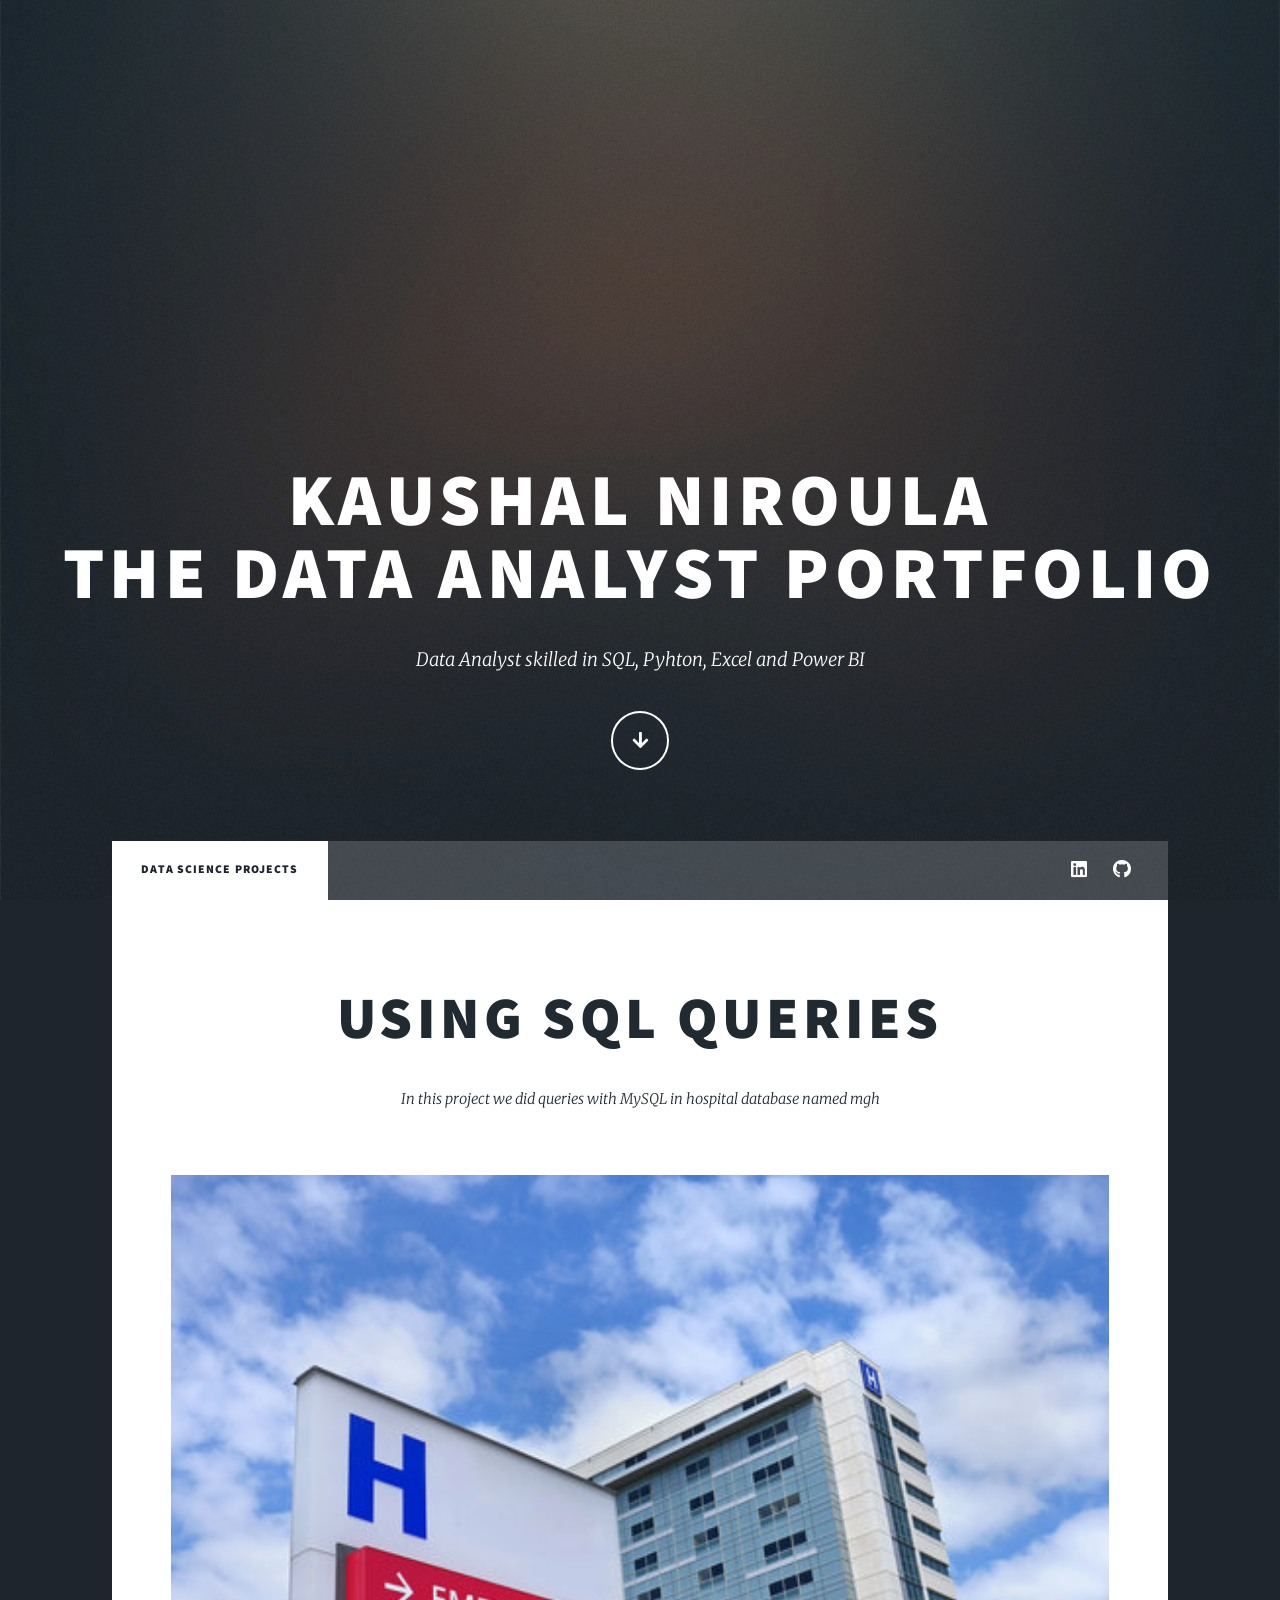
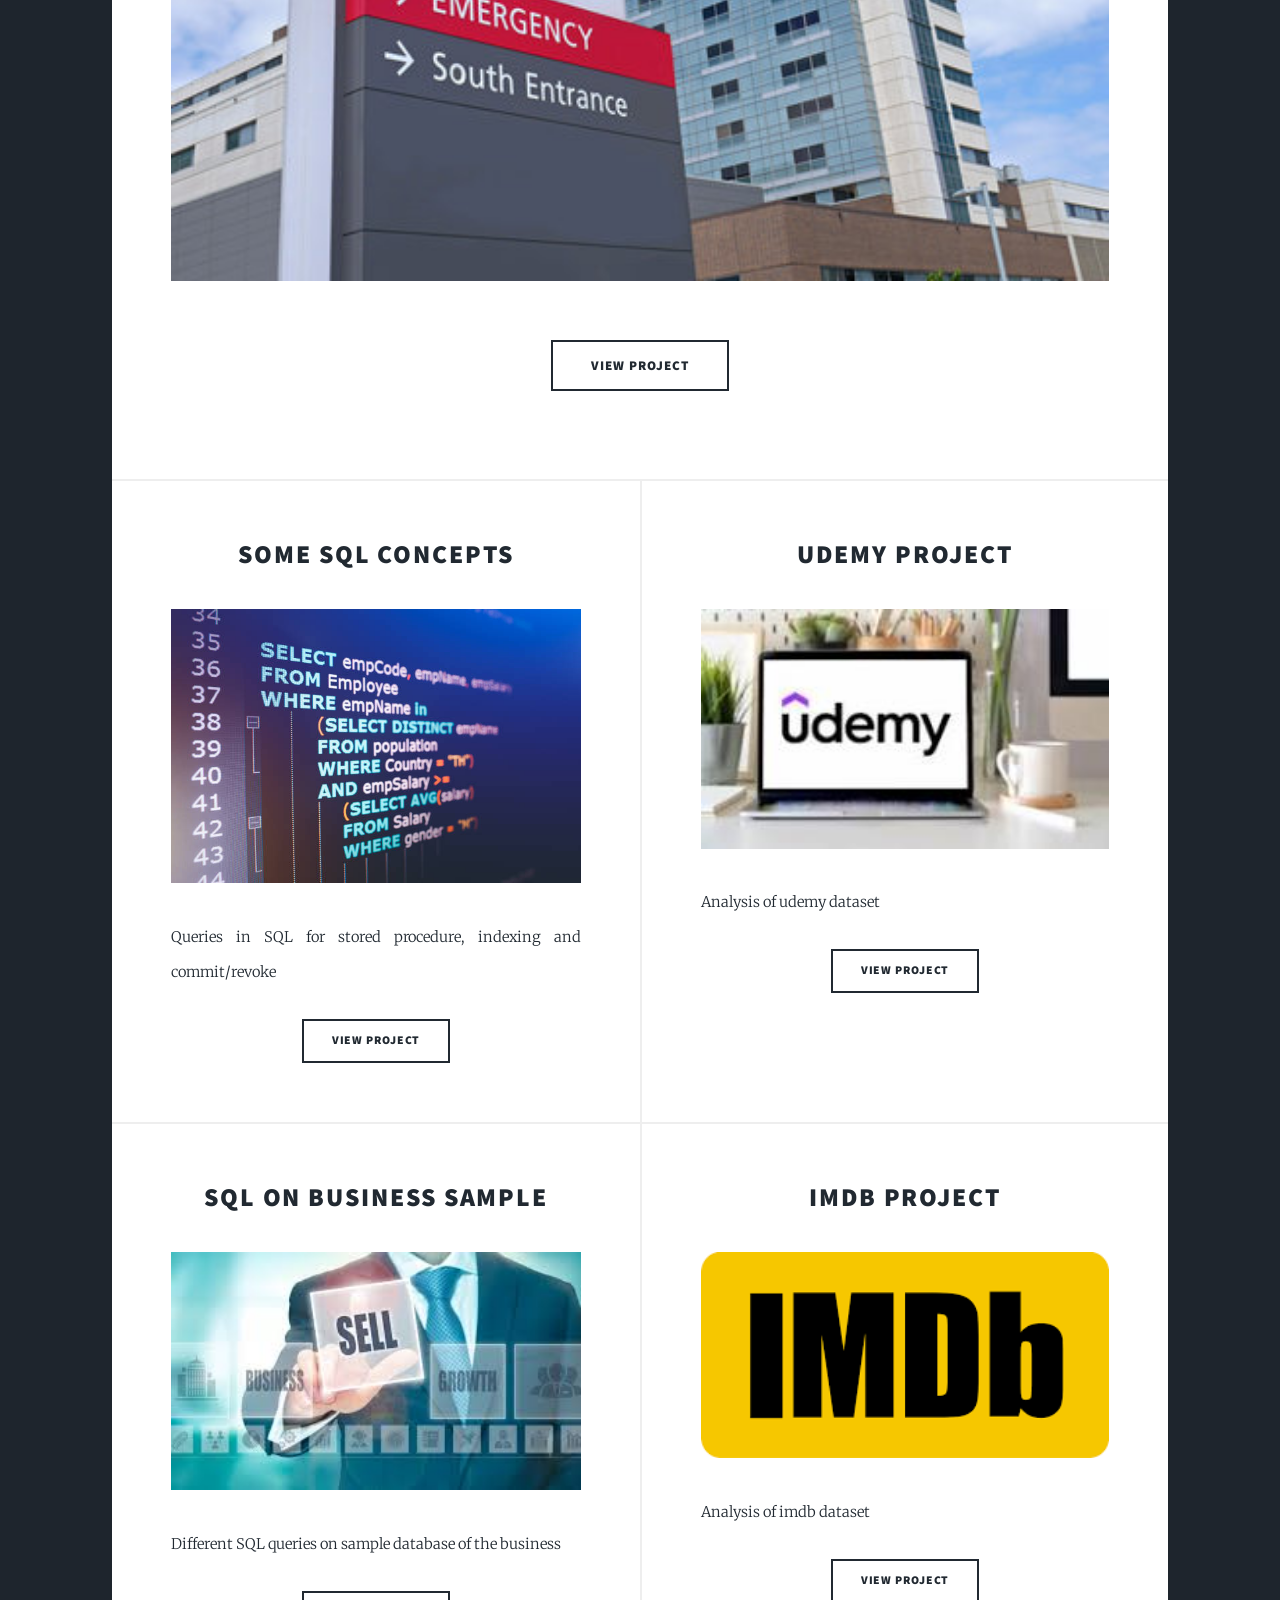
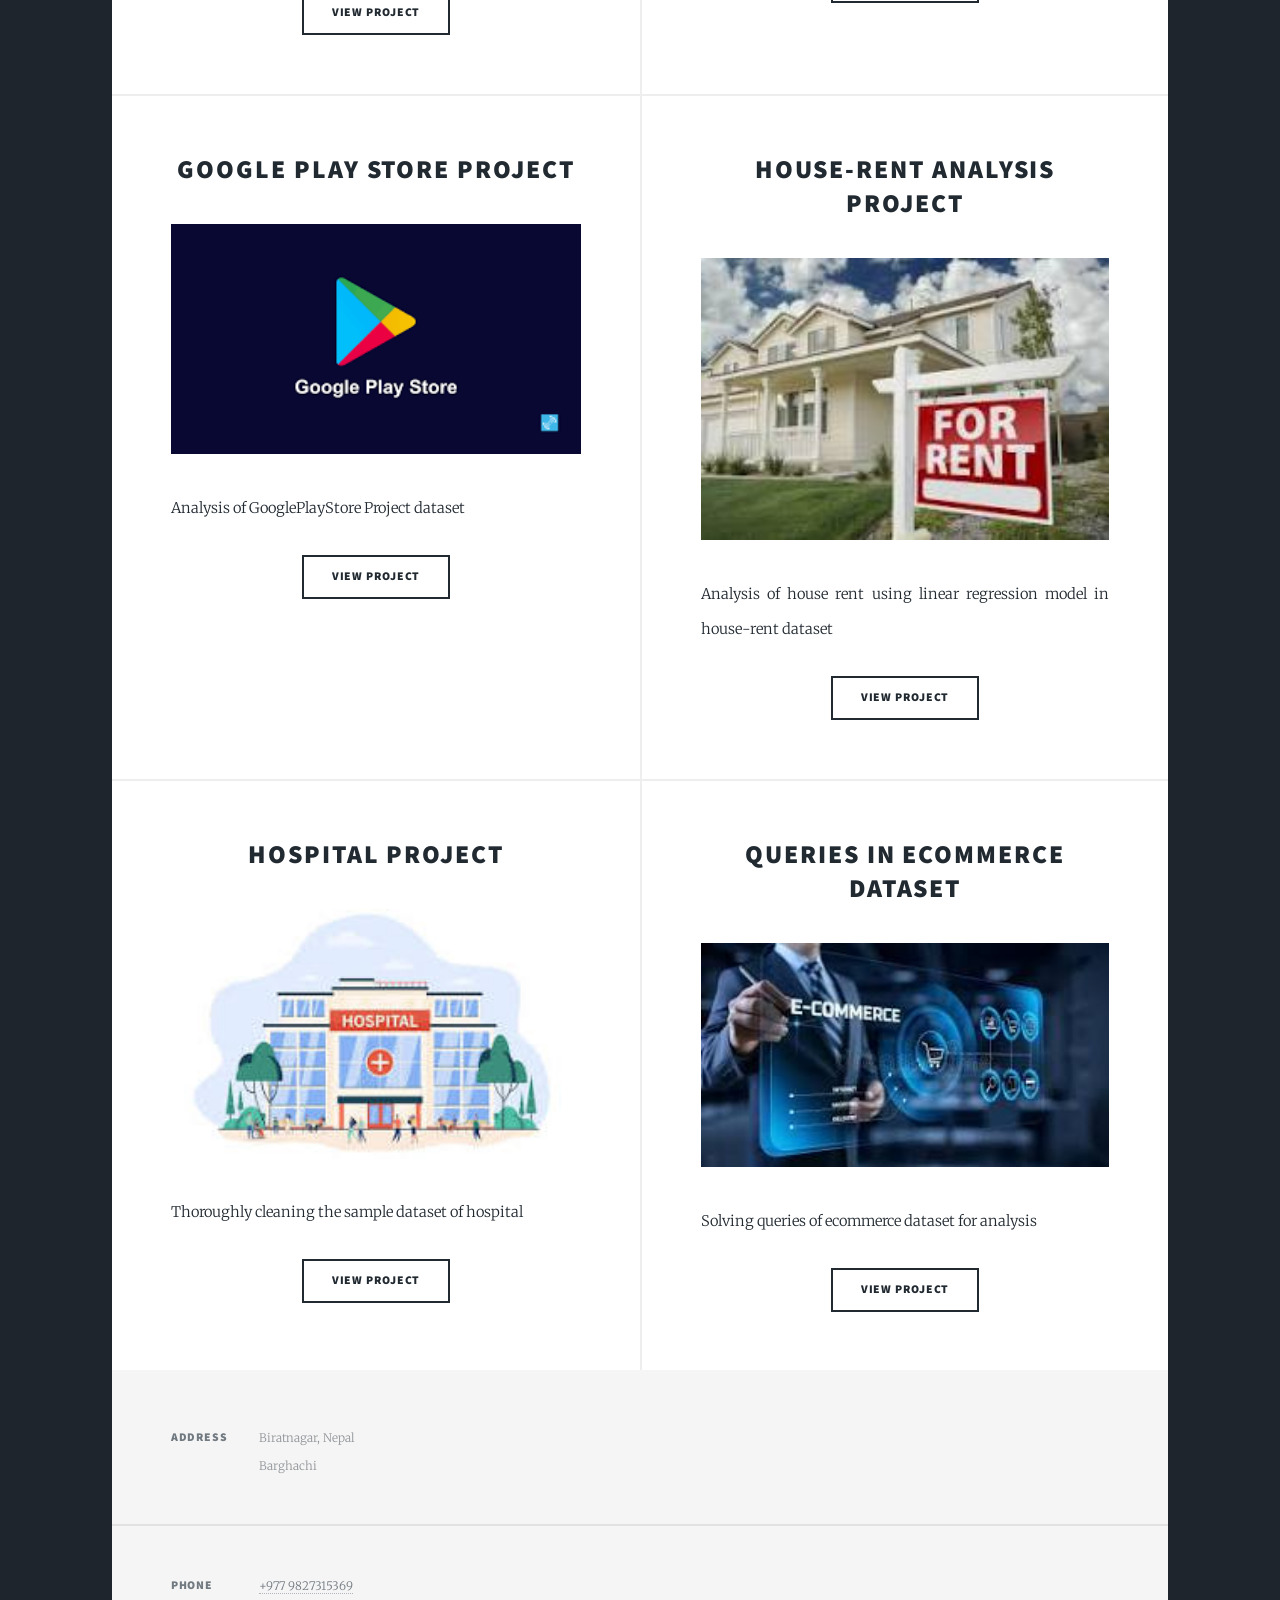
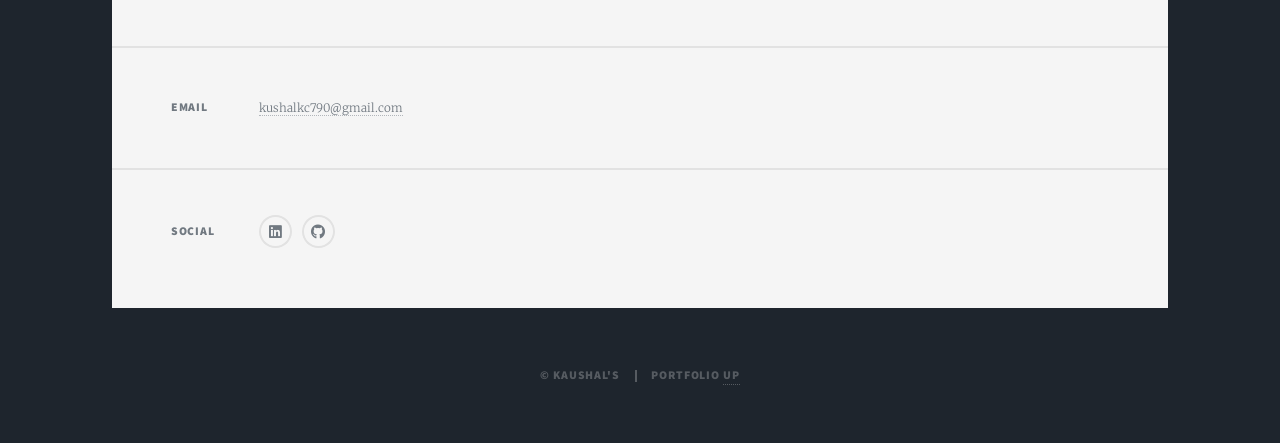
==== commit ae63dc18: "next change" ====
--- a/index.html
+++ b/index.html
@@ -86,6 +86,84 @@
 									</ul>
 								</article>
 
+								<article>
+									<header>
+								
+										<h2><a href="https://github.com/kaushalkc790/MySQL_BusinessData/blob/main/MySQL_BusinessData.sql">SQL on Business Sample<br />
+										</a></h2>
+									</header>
+									<a href="https://github.com/kaushalkc790/MySQL_BusinessData/blob/main/MySQL_BusinessData.sql" class="image fit"><img src="images/business.jpeg" alt="" /></a>
+									<p>Different SQL queries on sample database of the business</p>
+									<ul class="actions special">
+										<li><a href="https://github.com/kaushalkc790/MySQL_BusinessData/blob/main/MySQL_BusinessData.sql" class="button">View Project</a></li>
+									</ul>
+								</article>
+
+								<article>
+									<header>
+								
+										<h2><a href="https://github.com/kaushalkc790/IMDB_Project/blob/main/IMDB_Project.ipynb">IMDB Project<br />
+										</a></h2>
+									</header>
+									<a href="https://github.com/kaushalkc790/IMDB_Project/blob/main/IMDB_Project.ipynb" class="image fit"><img src="images/imdbImg.png" alt="" /></a>
+									<p>Analysis of imdb dataset</p>
+									<ul class="actions special">
+										<li><a href="https://github.com/kaushalkc790/IMDB_Project/blob/main/IMDB_Project.ipynb" class="button">View Project</a></li>
+									</ul>
+								</article>
+
+								<article>
+									<header>
+								
+										<h2><a href="https://github.com/kaushalkc790/GooglePlayStoreProject/blob/main/GooglePlayStoreProject.ipynb">Google Play Store Project<br />
+										</a></h2>
+									</header>
+									<a href="https://github.com/kaushalkc790/GooglePlayStoreProject/blob/main/GooglePlayStoreProject.ipynb" class="image fit"><img src="images/googlePlay.png" alt="" /></a>
+									<p>Analysis of GooglePlayStore Project dataset</p>
+									<ul class="actions special">
+										<li><a href="https://github.com/kaushalkc790/GooglePlayStoreProject/blob/main/GooglePlayStoreProject.ipynb" class="button">View Project</a></li>
+									</ul>
+								</article>
+
+								<article>
+									<header>
+								
+										<h2><a href="https://github.com/kaushalkc790/ML_rent_analysis/blob/main/Kaushal_HouseRentCSV_ML.ipynb">House-Rent Analysis Project<br />
+										</a></h2>
+									</header>
+									<a href="https://github.com/kaushalkc790/ML_rent_analysis/blob/main/Kaushal_HouseRentCSV_ML.ipynb" class="image fit"><img src="images/houseRent.jpeg" alt="" /></a>
+									<p>Analysis of house rent using linear regression model in house-rent dataset</p>
+									<ul class="actions special">
+										<li><a href="https://github.com/kaushalkc790/ML_rent_analysis/blob/main/Kaushal_HouseRentCSV_ML.ipynb" class="button">View Project</a></li>
+									</ul>
+								</article>
+
+								<article>
+									<header>
+								
+										<h2><a href="https://github.com/kaushalkc790/cleaning_hospital_records/blob/main/Cleaning_hospital_records.ipynb">hospital Project<br />
+										</a></h2>
+									</header>
+									<a href="https://github.com/kaushalkc790/cleaning_hospital_records/blob/main/Cleaning_hospital_records.ipynb" class="image fit"><img src="images/hospital.jpeg" alt="" /></a>
+									<p> Thoroughly cleaning the sample dataset of hospital</p>
+									<ul class="actions special">
+										<li><a href="https://github.com/kaushalkc790/cleaning_hospital_records/blob/main/Cleaning_hospital_records.ipynb" class="button">View Project</a></li>
+									</ul>
+								</article>
+
+								<article>
+									<header>
+								
+										<h2><a href="https://github.com/kaushalkc790/EcommerceProject/blob/main/EcommerceProject.ipynb">Queries in ecommerce dataset<br />
+										</a></h2>
+									</header>
+									<a href="https://github.com/kaushalkc790/EcommerceProject/blob/main/EcommerceProject.ipynb" class="image fit"><img src="images/ecommerce.jpeg" alt="" /></a>
+									<p>Solving queries of ecommerce dataset for analysis</p>
+									<ul class="actions special">
+										<li><a href="https://github.com/kaushalkc790/EcommerceProject/blob/main/EcommerceProject.ipynb" class="button">View Project</a></li>
+									</ul>
+								</article>
+
 							</section>
 
 					</div>
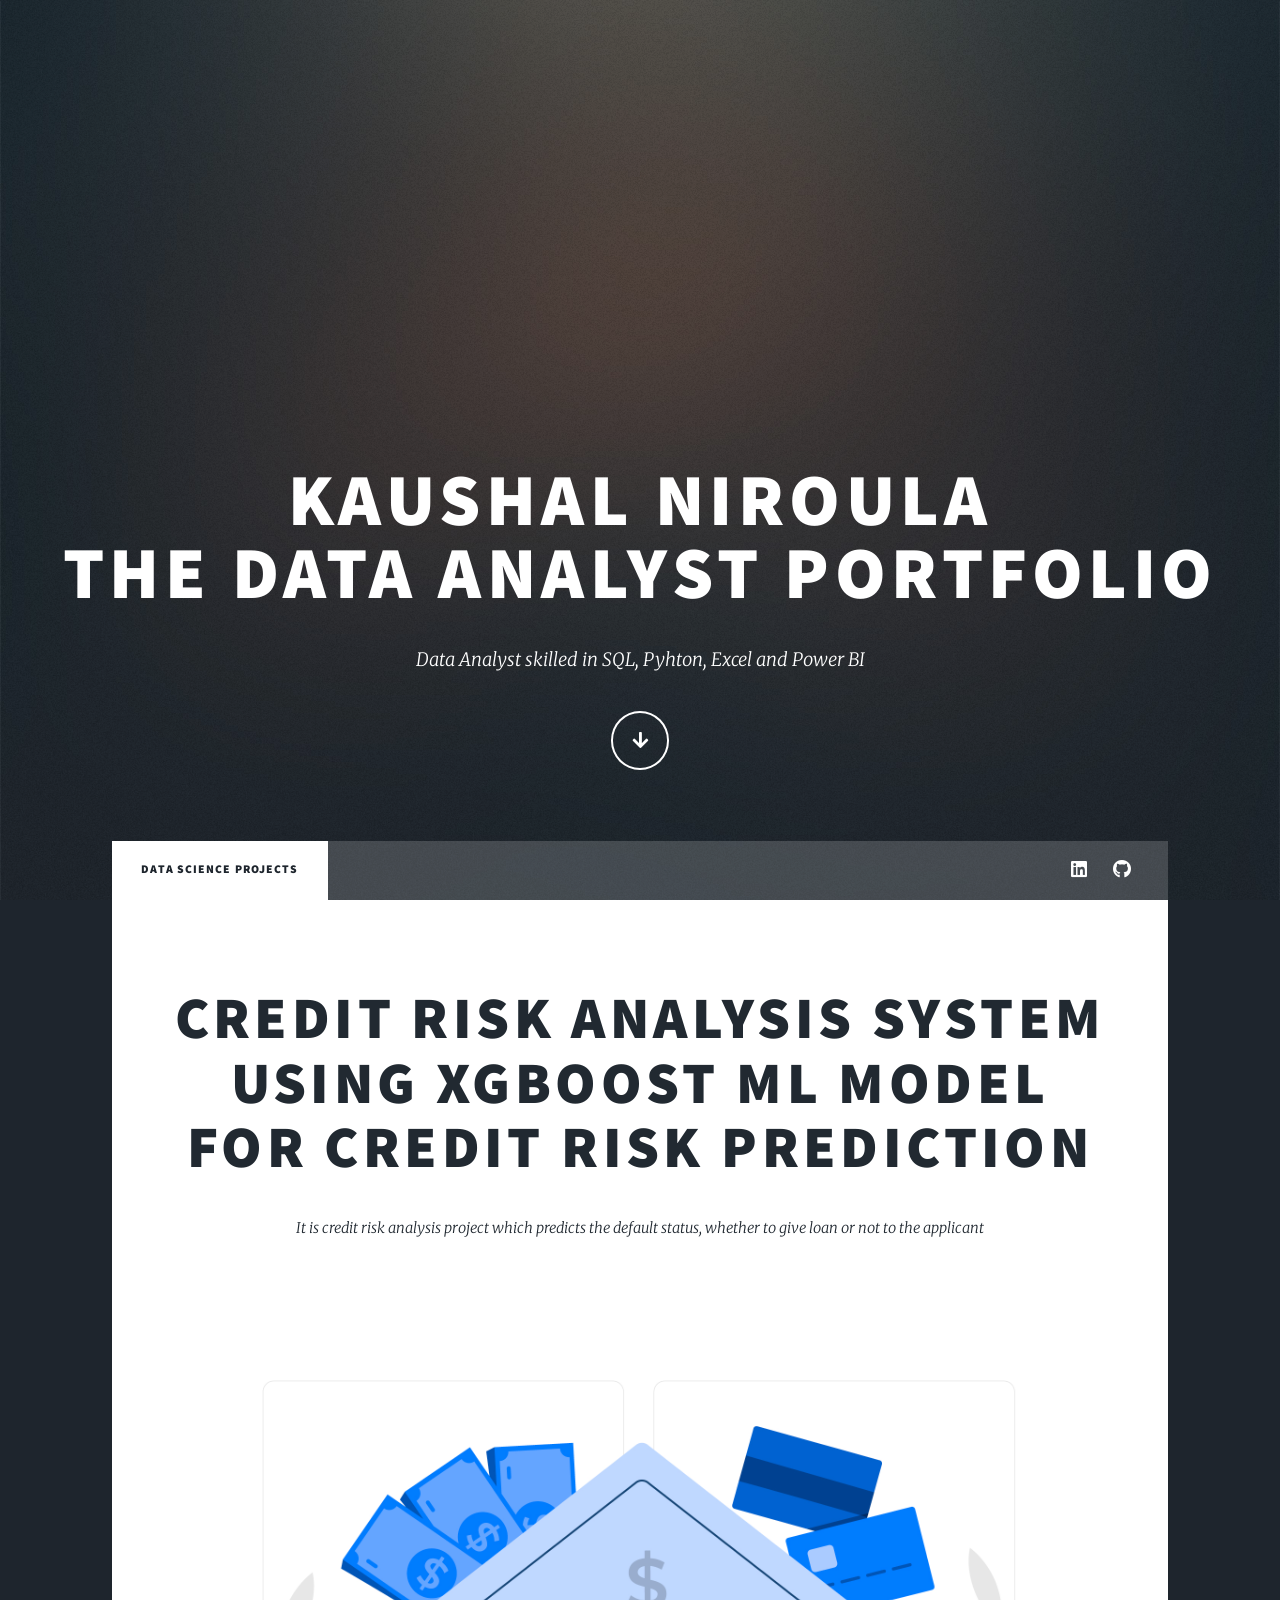
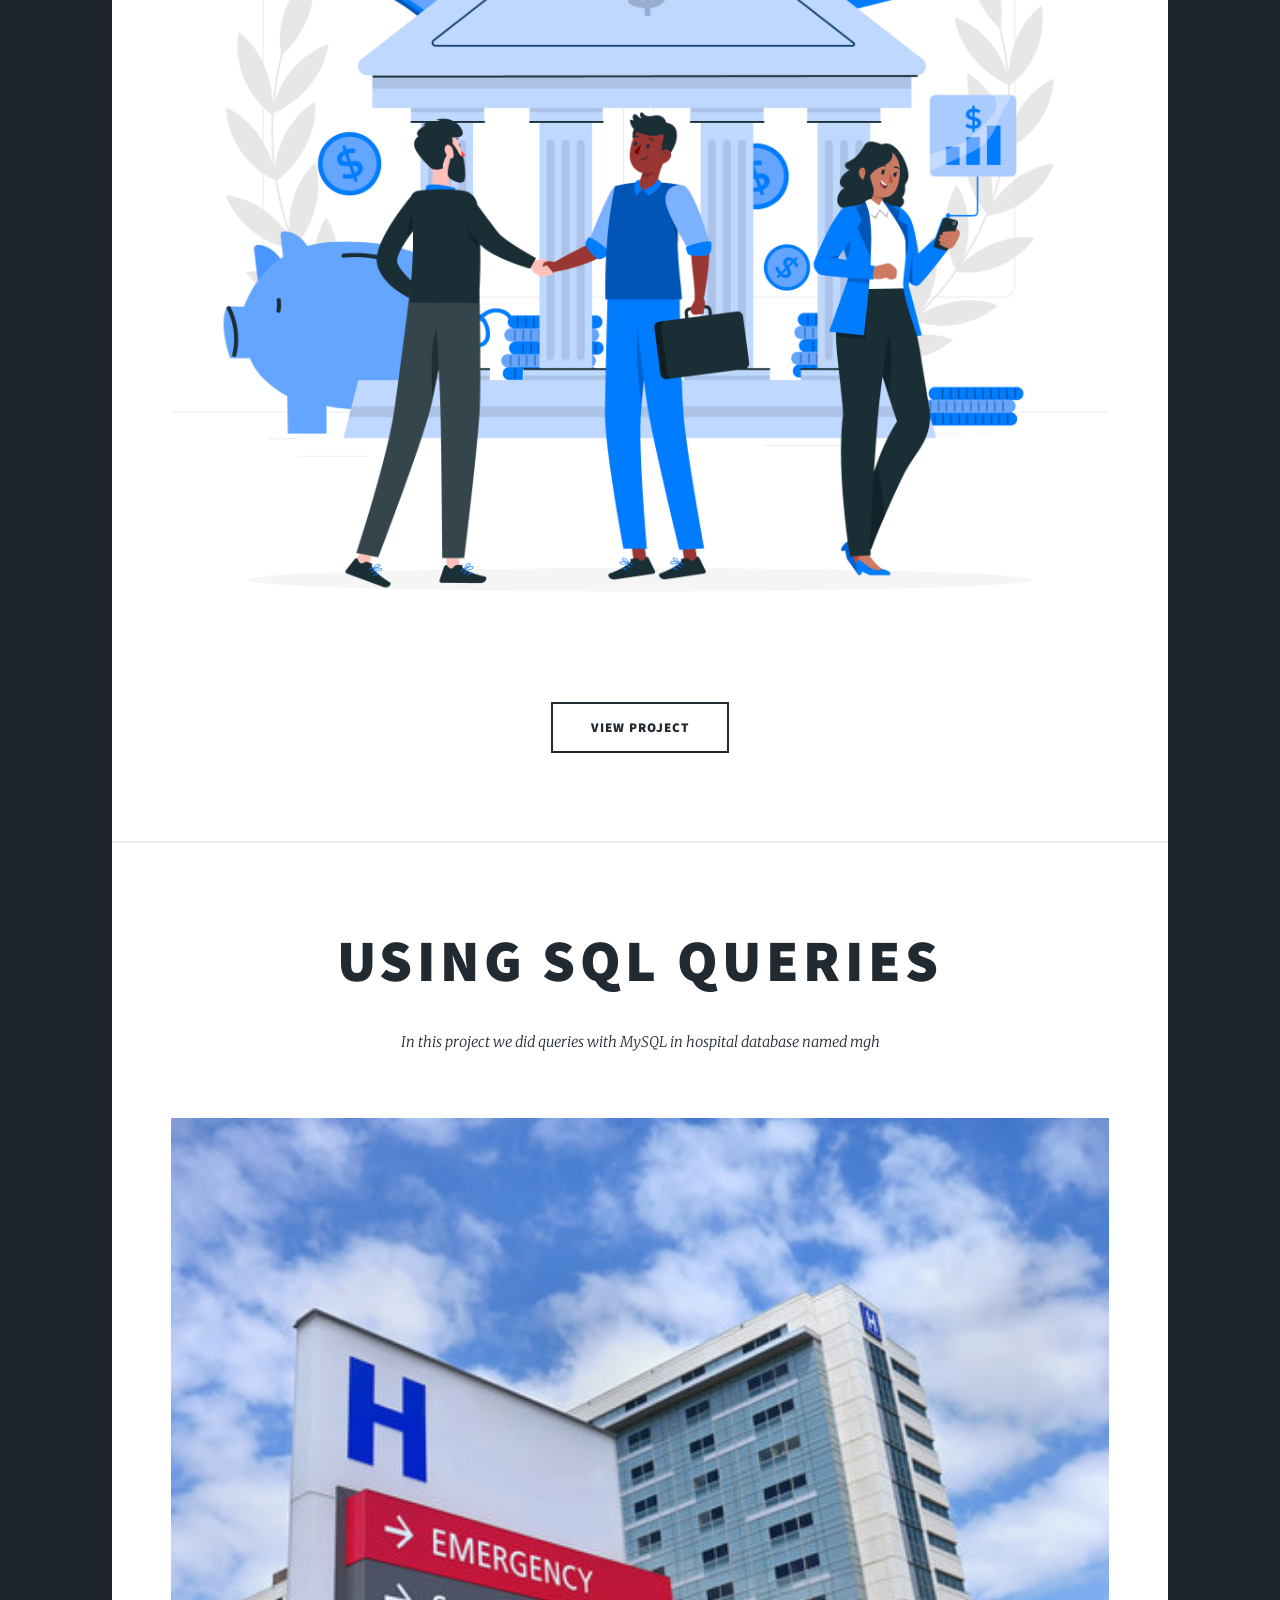
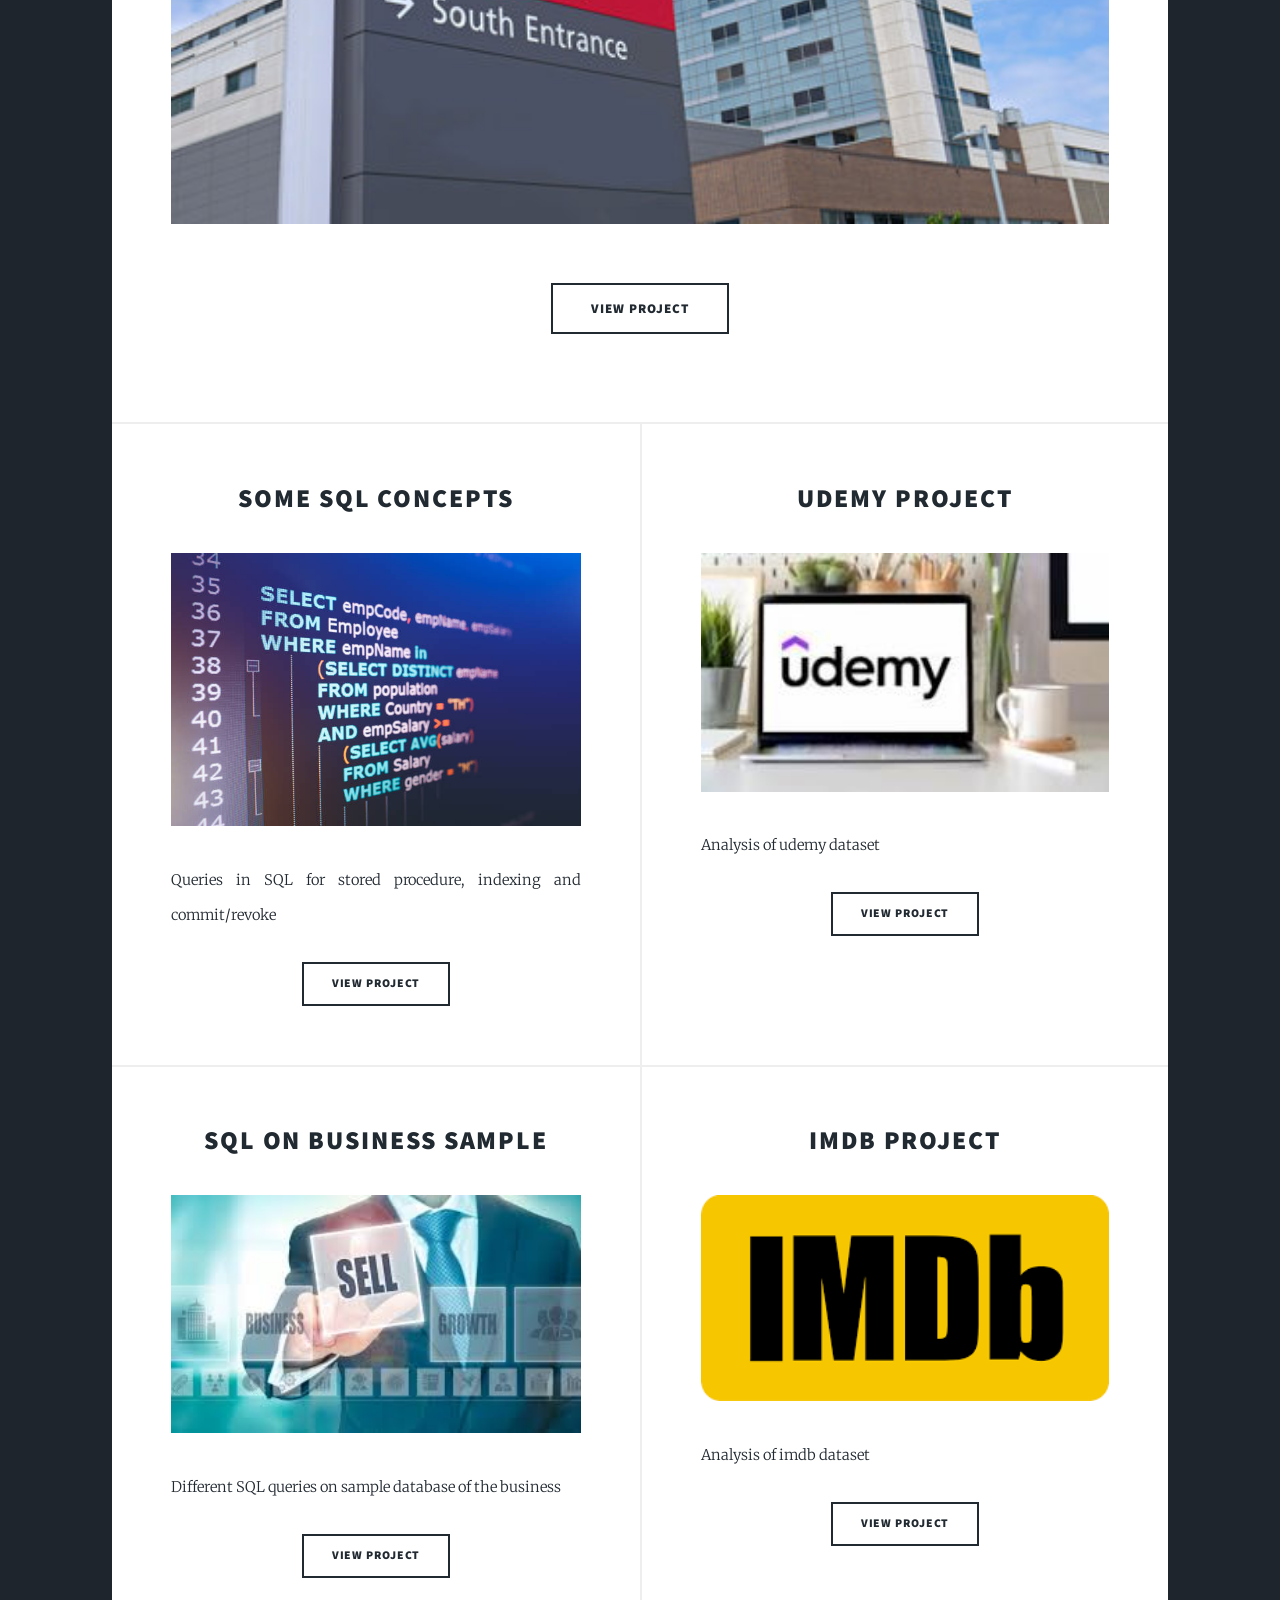
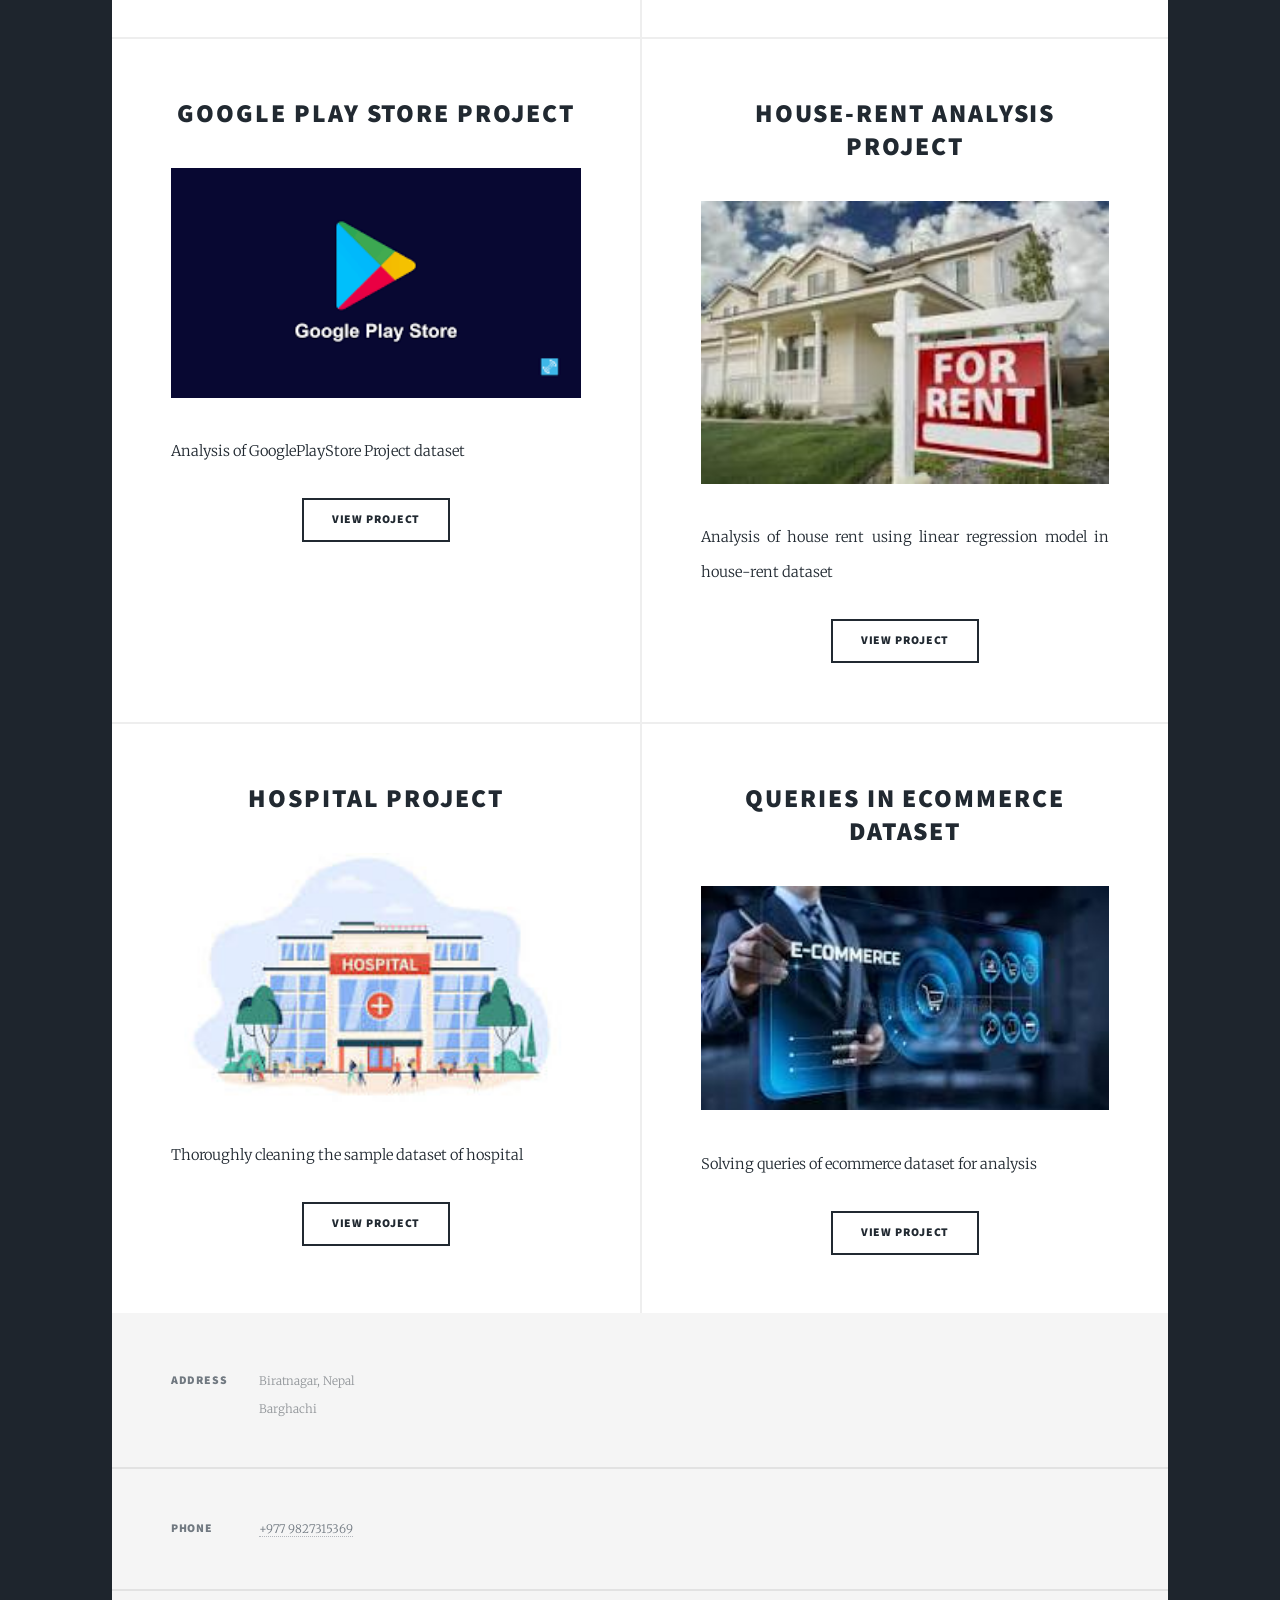
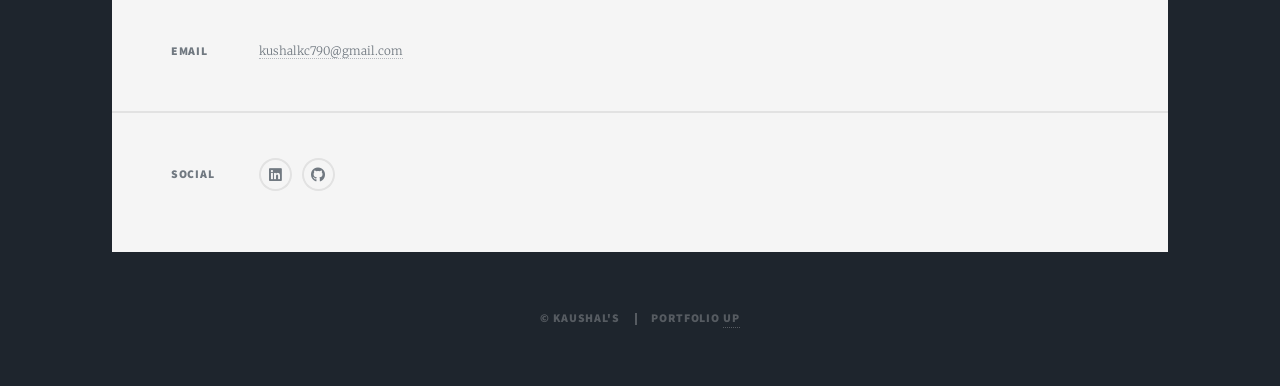
==== commit 8e3fbcb5: "new project added" ====
--- a/index.html
+++ b/index.html
@@ -45,6 +45,20 @@
 					<div id="main">
 
 						<!-- Featured Post -->
+
+							<article class="post featured">
+								<header class="major">
+									<h2><a href="https://github.com/kaushalkc790/CreditRiskAnalysis_InternProject/blob/main/Credit_Risk_Analysis_ByKaushal.ipynb">Credit risk analysis system using XGBoost ML model for credit risk prediction<br />
+									</a></h2>
+									<p>It is credit risk analysis project which predicts the default status, whether to give loan or not to the applicant</p>
+								</header>
+								<a href="https://github.com/kaushalkc790/CreditRiskAnalysis_InternProject/blob/main/Credit_Risk_Analysis_ByKaushal.ipynb" class="image main"><img src="images/bank_img.jpg" alt="" /></a>
+								<ul class="actions special">
+									<li><a href="https://github.com/kaushalkc790/CreditRiskAnalysis_InternProject/blob/main/Credit_Risk_Analysis_ByKaushal.ipynb" class="button large">View Project</a></li>
+								</ul>
+							</article>
+
+
 							<article class="post featured">
 								<header class="major">
 									<h2><a href="https://github.com/kaushalkc790/Mgh_hospital/blob/main/Mgh_hospital.sql">Using SQL Queries<br />
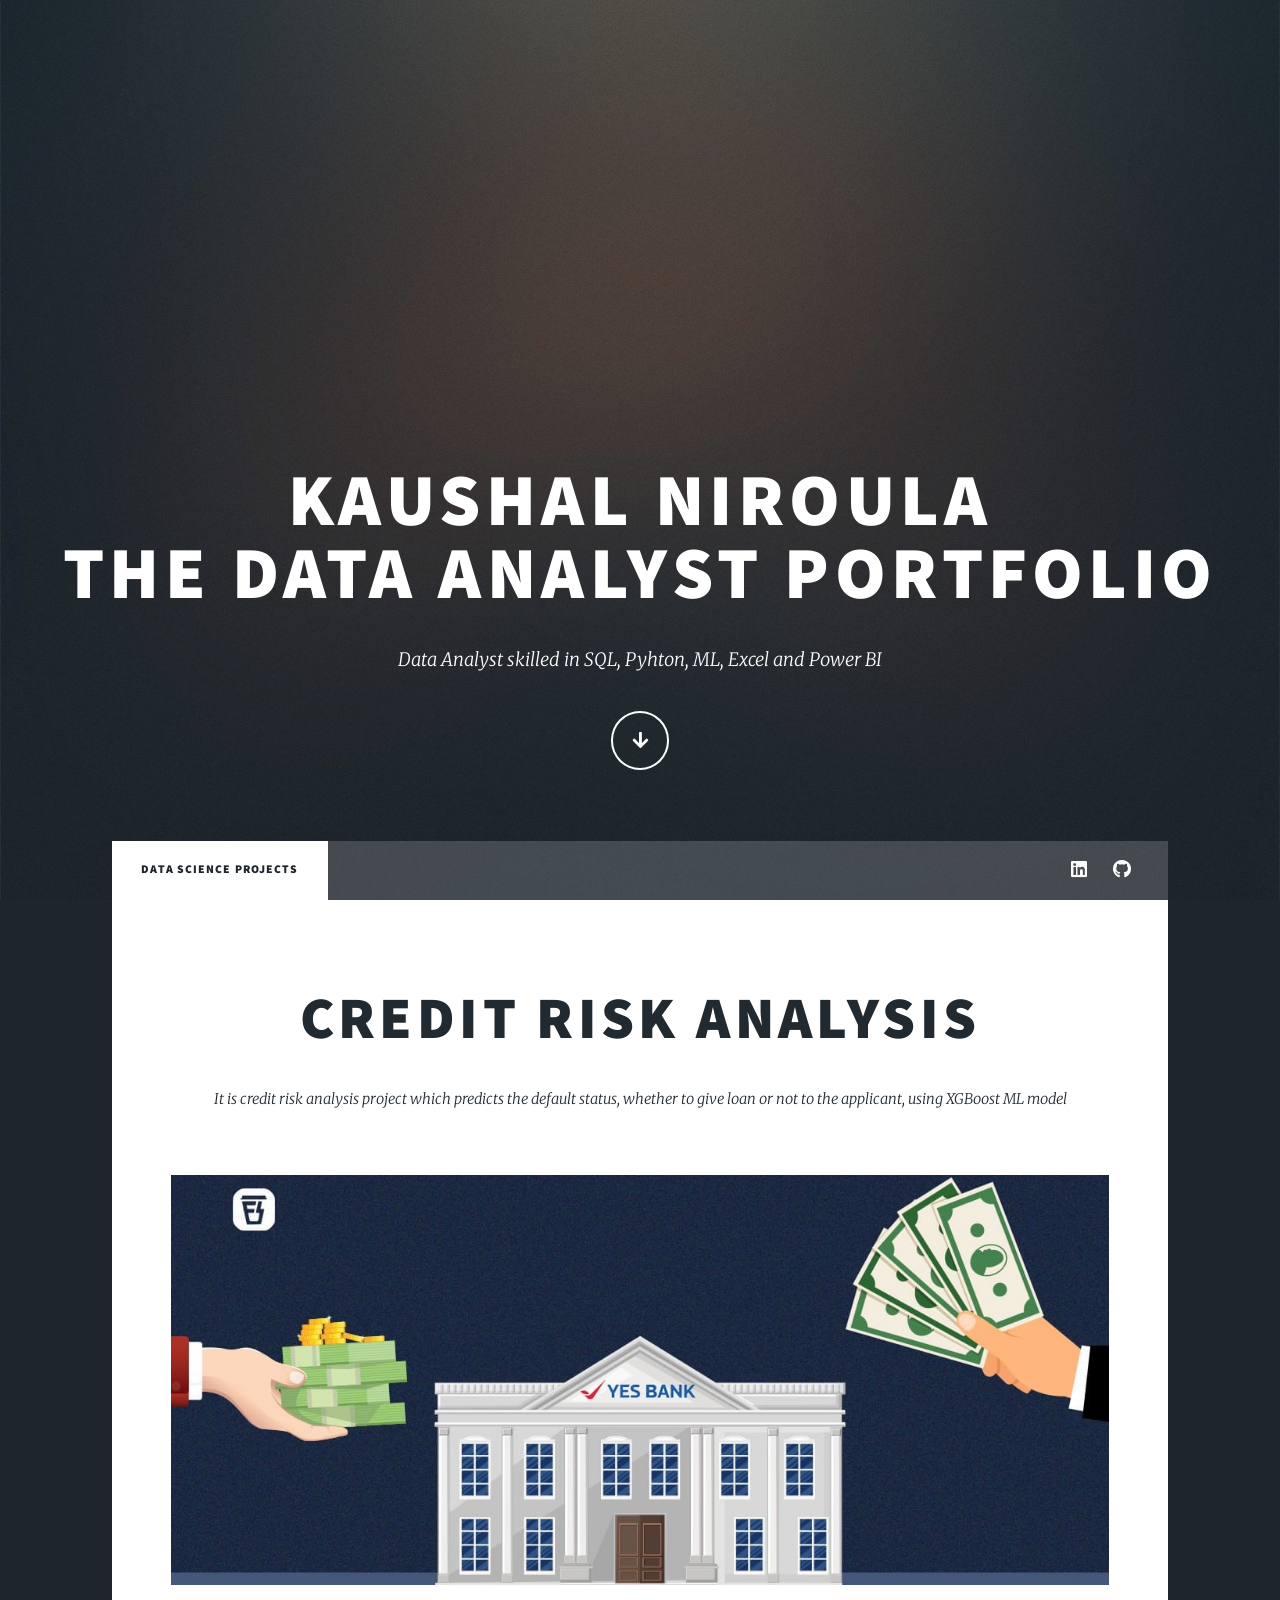
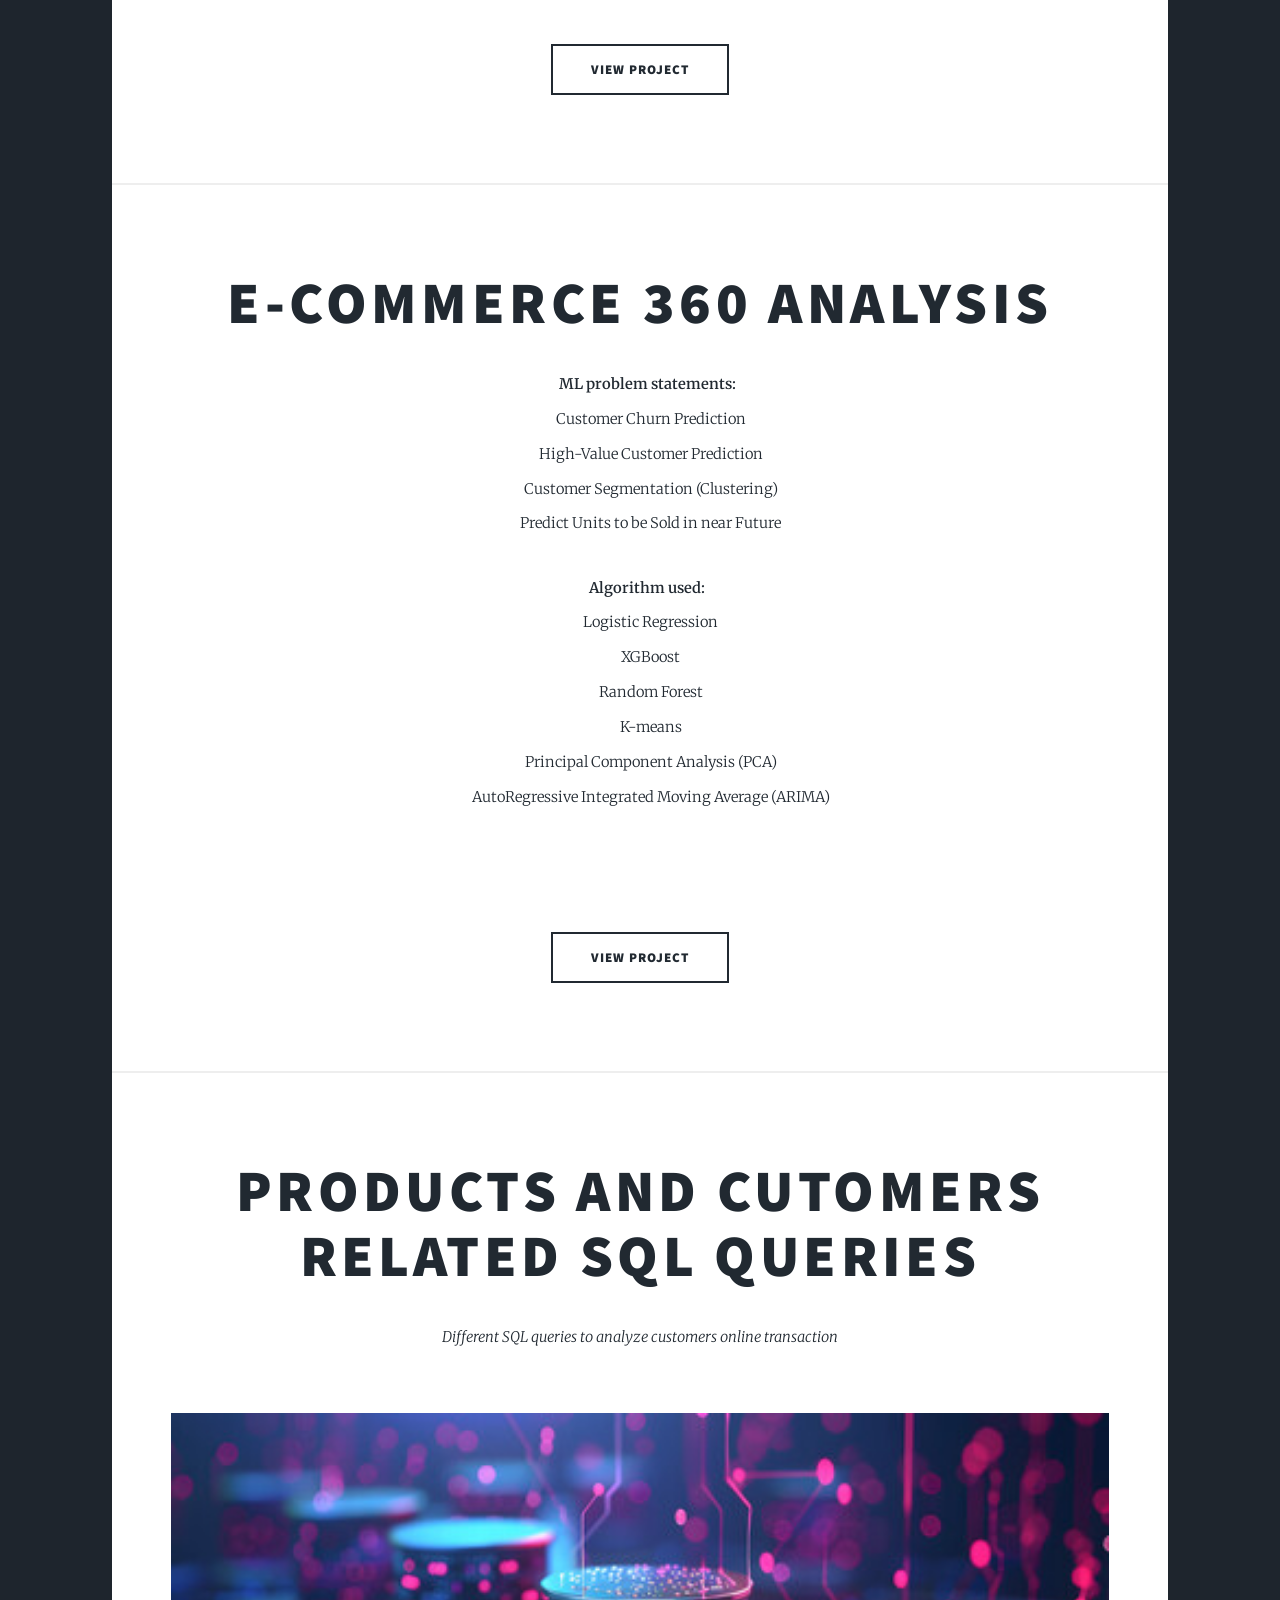
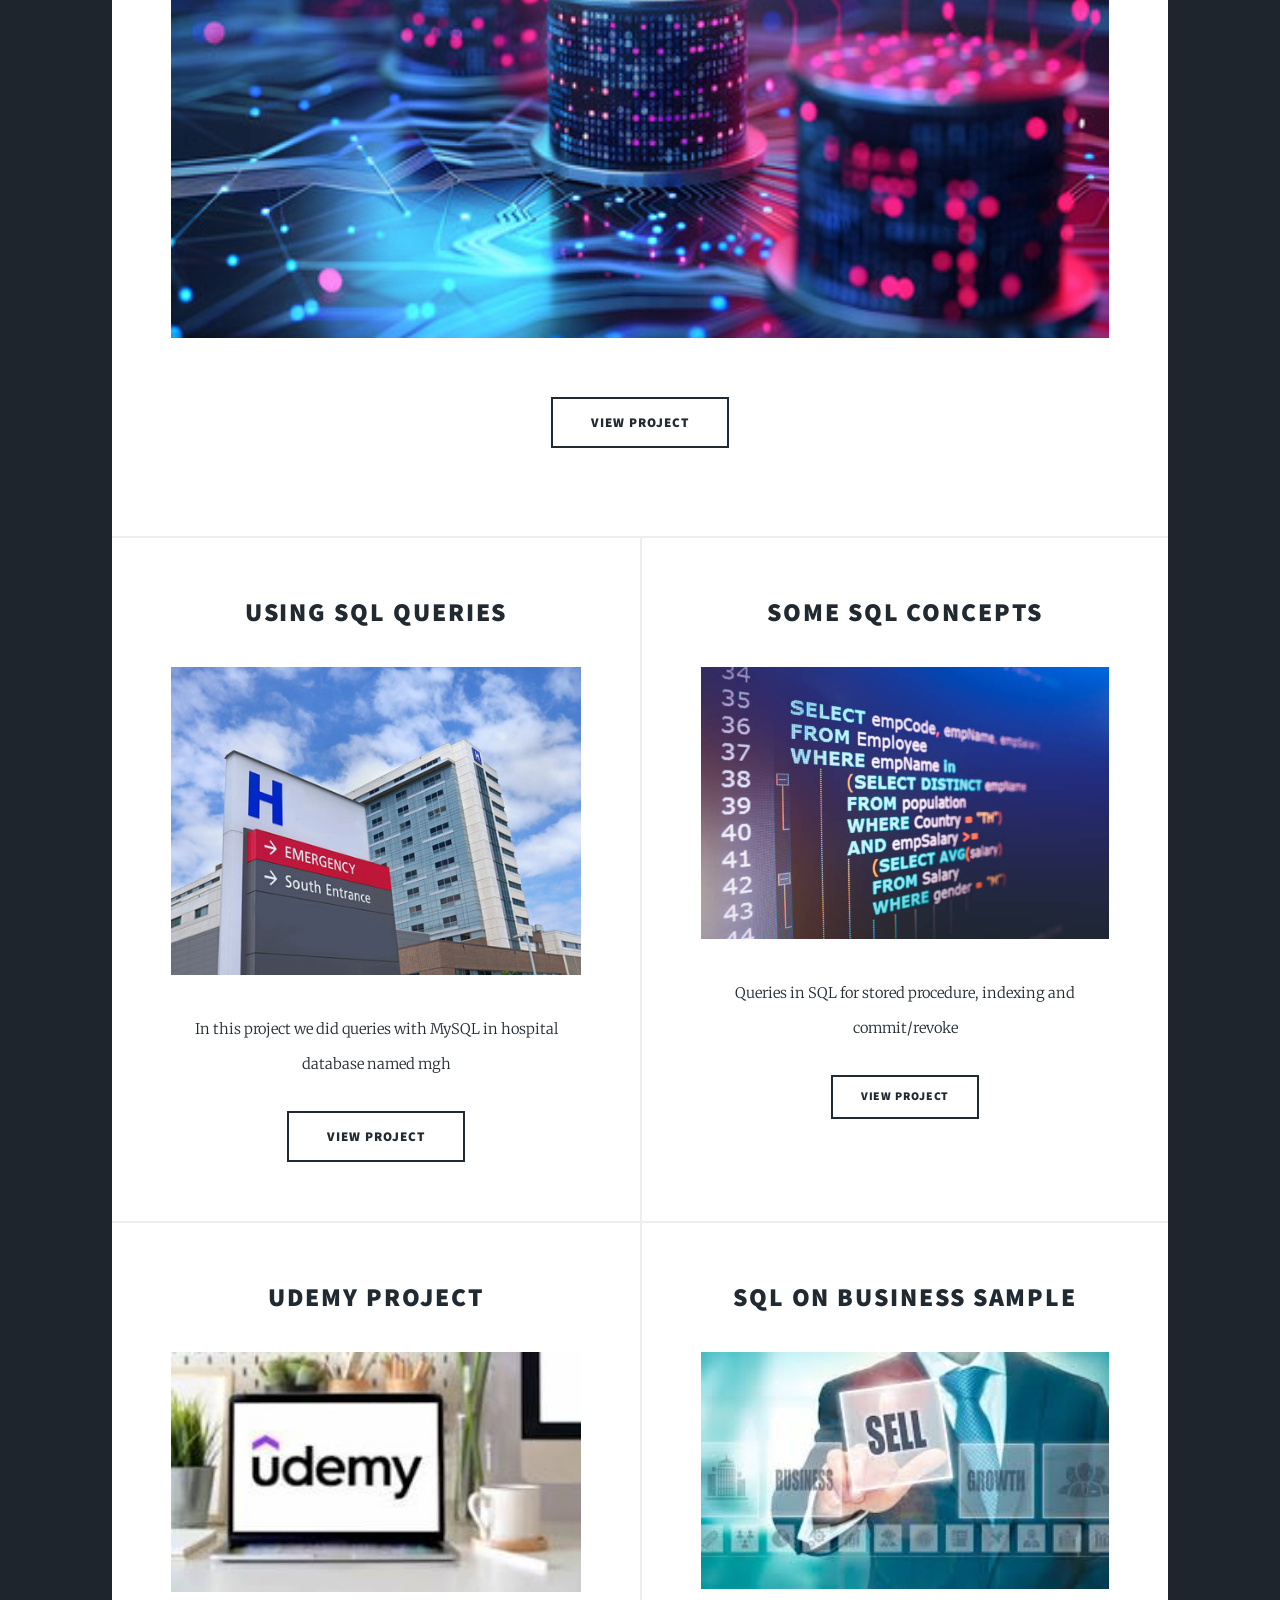
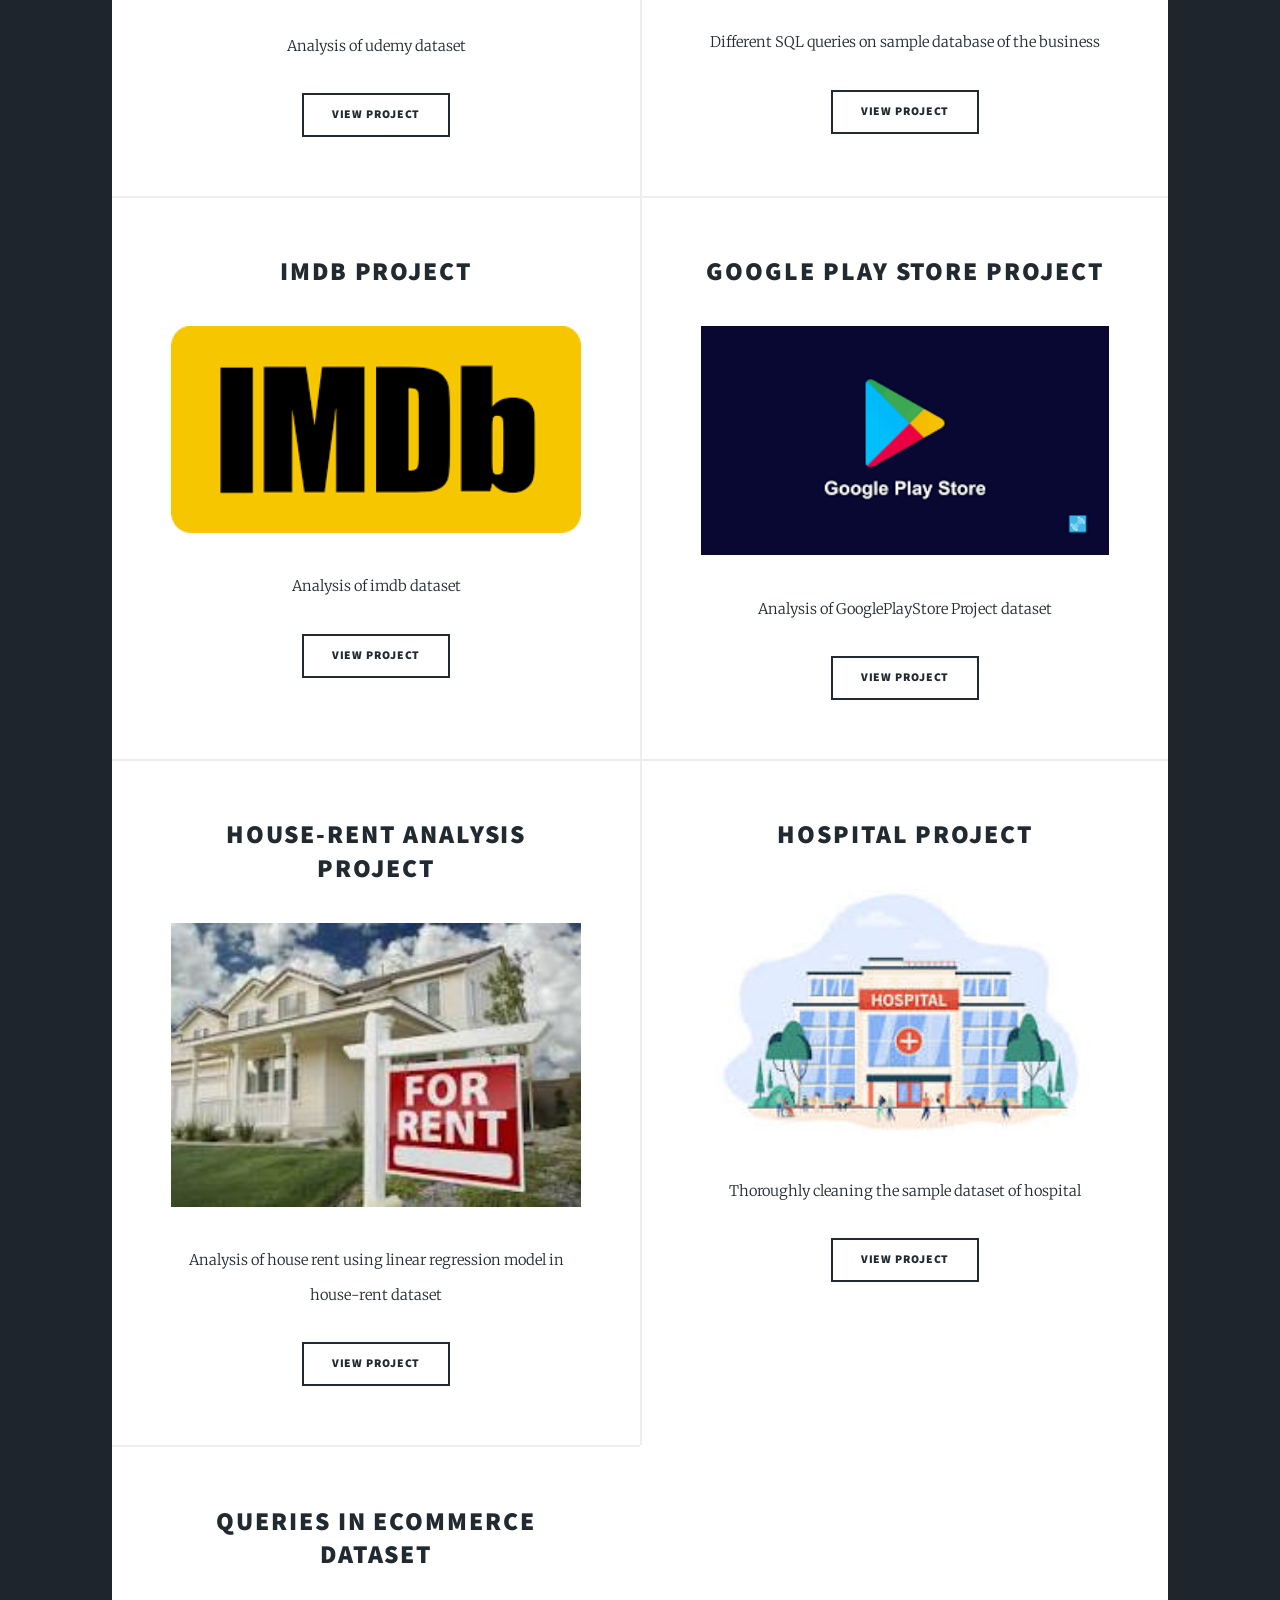
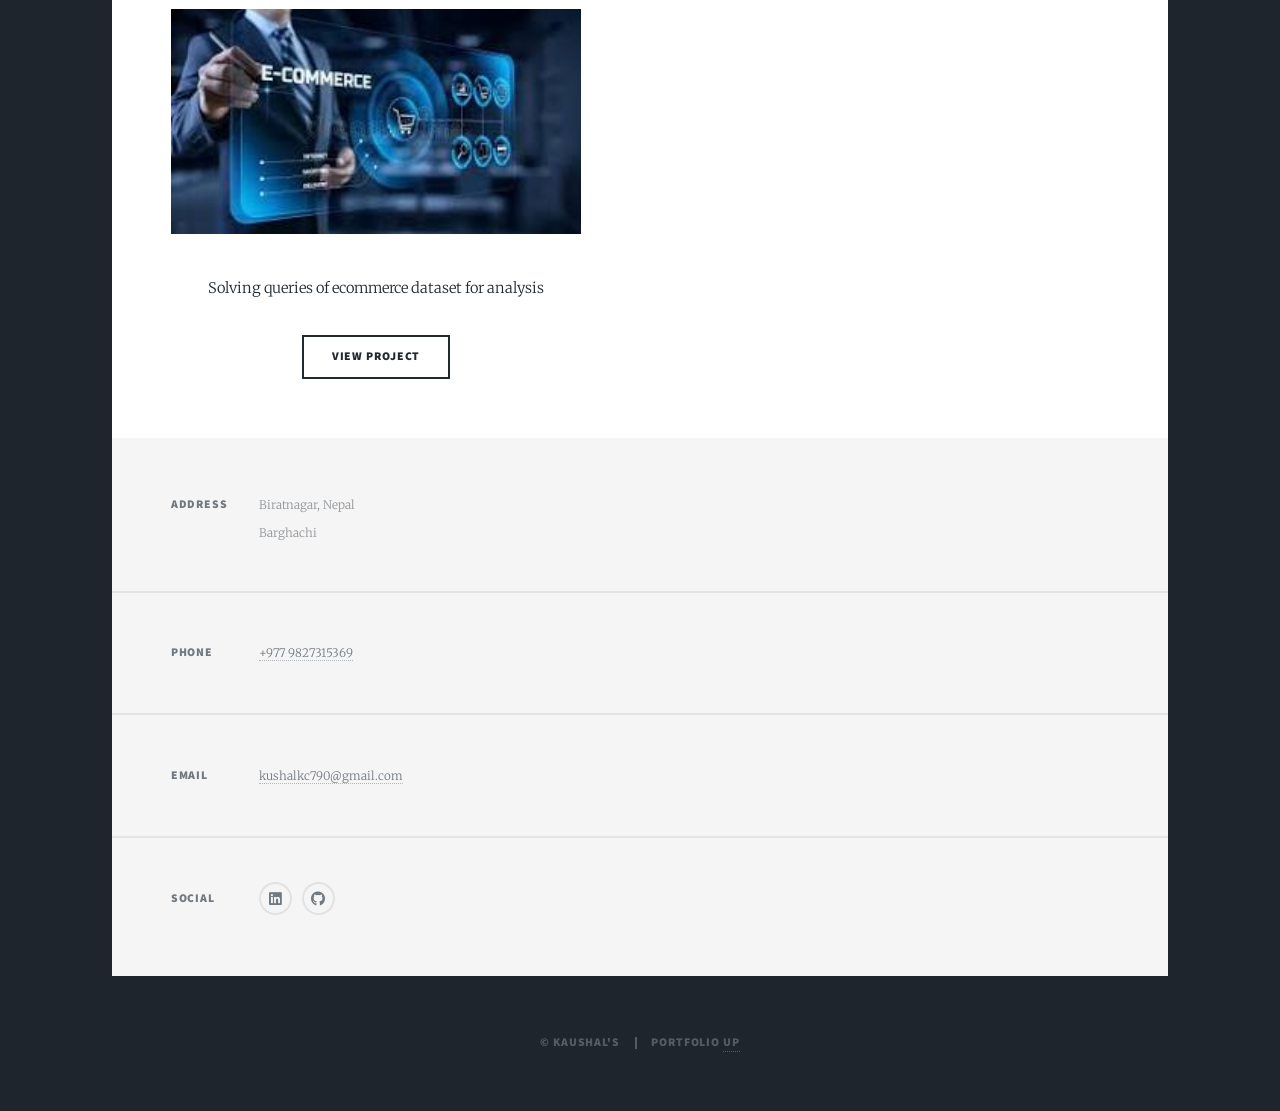
==== commit 4578edd9: "new_commit" ====
--- a/index.html
+++ b/index.html
@@ -18,7 +18,7 @@
 					<div id="intro">
 						<h1>Kaushal Niroula <br />
 						The Data Analyst Portfolio</h1>
-						<p>Data Analyst skilled in SQL, Pyhton, Excel and Power BI
+						<p>Data Analyst skilled in SQL, Pyhton, ML, Excel and Power BI
 						</p>
 						<ul class="actions">
 							<li><a href="#header" class="button icon solid solo fa-arrow-down scrolly">Continue</a></li>
@@ -48,40 +48,80 @@
 
 							<article class="post featured">
 								<header class="major">
-									<h2><a href="https://github.com/kaushalkc790/CreditRiskAnalysis_InternProject/blob/main/Credit_Risk_Analysis_ByKaushal.ipynb">Credit risk analysis system using XGBoost ML model for credit risk prediction<br />
-									</a></h2>
-									<p>It is credit risk analysis project which predicts the default status, whether to give loan or not to the applicant</p>
-								</header>
-								<a href="https://github.com/kaushalkc790/CreditRiskAnalysis_InternProject/blob/main/Credit_Risk_Analysis_ByKaushal.ipynb" class="image main"><img src="images/bank_img.jpg" alt="" /></a>
+									<h2><a href="https://github.com/kaushalkc790/CreditRiskAnalysis_InternProject/blob/main/Credit_Risk_Analysis_ByKaushal.ipynb">Credit risk analysis<br />
+									</a></h2>
+									<p>It is credit risk analysis project which predicts the default status, whether to give loan or not to the applicant, using XGBoost ML model</p>
+								</header>
+								<a href="https://github.com/kaushalkc790/CreditRiskAnalysis_InternProject/blob/main/Credit_Risk_Analysis_ByKaushal.ipynb" class="image main"><img src="images/bank_img.jpeg" alt="" /></a>
 								<ul class="actions special">
 									<li><a href="https://github.com/kaushalkc790/CreditRiskAnalysis_InternProject/blob/main/Credit_Risk_Analysis_ByKaushal.ipynb" class="button large">View Project</a></li>
 								</ul>
 							</article>
-
 
 							<article class="post featured">
 								<header class="major">
-									<h2><a href="https://github.com/kaushalkc790/Mgh_hospital/blob/main/Mgh_hospital.sql">Using SQL Queries<br />
-									</a></h2>
-									<p>In this project we did queries with MySQL in hospital database named mgh</p>
-								</header>
-								<a href="https://github.com/kaushalkc790/Mgh_hospital/blob/main/Mgh_hospital.sql" class="image main"><img src="images/mgh_hospital.jpg" alt="" /></a>
-								<ul class="actions special">
-									<li><a href="https://github.com/kaushalkc790/Mgh_hospital/blob/main/Mgh_hospital.sql" class="button large">View Project</a></li>
+									<h2><a href="https://github.com/kaushalkc790/E-commerce_360_Analysis/blob/main/E-commerce_360_Analysis.ipynb">E-commerce 360 analysis<br />
+									</a></h2>
+									<p><ul style="list-style-type: none;"><b>ML problem statements:</b>
+											<li>Customer Churn Prediction</li>
+											<li>High-Value Customer Prediction</li>
+											<li>Customer Segmentation (Clustering)</li>
+											<li>Predict Units to be Sold in near Future</li></ul>
+										
+										<ul style="list-style-type: none;"><b>Algorithm used:</b>
+											<li>Logistic Regression</li>
+											<li>XGBoost</li>
+											<li>Random Forest</li>
+											<li>K-means</li>
+											<li>Principal Component Analysis (PCA)</li>
+											<li>AutoRegressive Integrated Moving Average (ARIMA)</li>
+</ul></p>
+
+								</header>
+								<a href="https://github.com/kaushalkc790/E-commerce_360_Analysis/blob/main/E-commerce_360_Analysis.ipynb" class="image main"><img src="images/ecom_img.jpg" alt="" /></a>
+								<ul class="actions special">
+									<li><a href="https://github.com/kaushalkc790/E-commerce_360_Analysis/blob/main/E-commerce_360_Analysis.ipynb" class="button large">View Project</a></li>
 								</ul>
 							</article>
+
+							<article class="post featured">
+								<header class="major">
+									<h2><a href="https://github.com/kaushalkc790/Amazon_Customer_Behaviour_db/blob/main/Amazon_Customer_Behaviour_db.sql">Products and cutomers related sql queries<br />
+									</a></h2>
+									<p>Different SQL queries to analyze customers online transaction </p>
+								</header>
+								<a href="https://github.com/kaushalkc790/Amazon_Customer_Behaviour_db/blob/main/Amazon_Customer_Behaviour_db.sql" class="image main"><img src="images/sql_img.jpg" alt="" /></a>
+								<ul class="actions special">
+									<li><a href="https://github.com/kaushalkc790/Amazon_Customer_Behaviour_db/blob/main/Amazon_Customer_Behaviour_db.sql" class="button large">View Project</a></li>
+								</ul>
+							</article>
+
+
+							
 
 						<!-- Posts -->
 							<section class="posts">
 
 								<article>
+								<header>
+									<h2><a href="https://github.com/kaushalkc790/Mgh_hospital/blob/main/Mgh_hospital.sql">Using SQL Queries<br />
+									</a></h2>
+								</header>
+								<a href="https://github.com/kaushalkc790/Mgh_hospital/blob/main/Mgh_hospital.sql" class="image fit"><img src="images/mgh_hospital.jpg" alt="" /></a>
+								<p style="text-align: center;">In this project we did queries with MySQL in hospital database named mgh</p>
+								<ul class="actions special">
+									<li><a href="https://github.com/kaushalkc790/Mgh_hospital/blob/main/Mgh_hospital.sql" class="button large">View Project</a></li>
+								</ul>
+							  </article>
+
+								<article>
 									<header>
 										
 										<h2><a href="https://github.com/kaushalkc790/StoredProcedure_Indexing_Commit/blob/main/stored_procedure_index_transaction.sql">Some SQL concepts<br />
 										</a></h2>
 									</header>
 									<a href="https://github.com/kaushalkc790/StoredProcedure_Indexing_Commit/blob/main/stored_procedure_index_transaction.sql" class="image fit"><img src="images/stored_proce_indexing_commit.jpg" alt="" /></a>
-									<p>Queries in SQL for stored procedure, indexing and commit/revoke</p>
+									<p style="text-align: center;">Queries in SQL for stored procedure, indexing and commit/revoke</p>
 									<ul class="actions special">
 										<li><a href="https://github.com/kaushalkc790/StoredProcedure_Indexing_Commit/blob/main/stored_procedure_index_transaction.sql" class="button">View Project</a></li>
 									</ul>
@@ -94,7 +134,7 @@
 										</a></h2>
 									</header>
 									<a href="https://github.com/kaushalkc790/UdemyProject/blob/main/UdemyProject.ipynb" class="image fit"><img src="images/udemy_image.jpeg" alt="" /></a>
-									<p>Analysis of udemy dataset</p>
+									<p style="text-align: center;">Analysis of udemy dataset</p>
 									<ul class="actions special">
 										<li><a href="https://github.com/kaushalkc790/UdemyProject/blob/main/UdemyProject.ipynb" class="button">View Project</a></li>
 									</ul>
@@ -107,7 +147,7 @@
 										</a></h2>
 									</header>
 									<a href="https://github.com/kaushalkc790/MySQL_BusinessData/blob/main/MySQL_BusinessData.sql" class="image fit"><img src="images/business.jpeg" alt="" /></a>
-									<p>Different SQL queries on sample database of the business</p>
+									<p style="text-align: center;">Different SQL queries on sample database of the business</p>
 									<ul class="actions special">
 										<li><a href="https://github.com/kaushalkc790/MySQL_BusinessData/blob/main/MySQL_BusinessData.sql" class="button">View Project</a></li>
 									</ul>
@@ -120,7 +160,7 @@
 										</a></h2>
 									</header>
 									<a href="https://github.com/kaushalkc790/IMDB_Project/blob/main/IMDB_Project.ipynb" class="image fit"><img src="images/imdbImg.png" alt="" /></a>
-									<p>Analysis of imdb dataset</p>
+									<p style="text-align: center;">Analysis of imdb dataset</p>
 									<ul class="actions special">
 										<li><a href="https://github.com/kaushalkc790/IMDB_Project/blob/main/IMDB_Project.ipynb" class="button">View Project</a></li>
 									</ul>
@@ -133,7 +173,7 @@
 										</a></h2>
 									</header>
 									<a href="https://github.com/kaushalkc790/GooglePlayStoreProject/blob/main/GooglePlayStoreProject.ipynb" class="image fit"><img src="images/googlePlay.png" alt="" /></a>
-									<p>Analysis of GooglePlayStore Project dataset</p>
+									<p style="text-align: center;">Analysis of GooglePlayStore Project dataset</p>
 									<ul class="actions special">
 										<li><a href="https://github.com/kaushalkc790/GooglePlayStoreProject/blob/main/GooglePlayStoreProject.ipynb" class="button">View Project</a></li>
 									</ul>
@@ -146,7 +186,7 @@
 										</a></h2>
 									</header>
 									<a href="https://github.com/kaushalkc790/ML_rent_analysis/blob/main/Kaushal_HouseRentCSV_ML.ipynb" class="image fit"><img src="images/houseRent.jpeg" alt="" /></a>
-									<p>Analysis of house rent using linear regression model in house-rent dataset</p>
+									<p style="text-align: center;">Analysis of house rent using linear regression model in house-rent dataset</p>
 									<ul class="actions special">
 										<li><a href="https://github.com/kaushalkc790/ML_rent_analysis/blob/main/Kaushal_HouseRentCSV_ML.ipynb" class="button">View Project</a></li>
 									</ul>
@@ -159,7 +199,7 @@
 										</a></h2>
 									</header>
 									<a href="https://github.com/kaushalkc790/cleaning_hospital_records/blob/main/Cleaning_hospital_records.ipynb" class="image fit"><img src="images/hospital.jpeg" alt="" /></a>
-									<p> Thoroughly cleaning the sample dataset of hospital</p>
+									<p style="text-align: center;"> Thoroughly cleaning the sample dataset of hospital</p>
 									<ul class="actions special">
 										<li><a href="https://github.com/kaushalkc790/cleaning_hospital_records/blob/main/Cleaning_hospital_records.ipynb" class="button">View Project</a></li>
 									</ul>
@@ -172,7 +212,7 @@
 										</a></h2>
 									</header>
 									<a href="https://github.com/kaushalkc790/EcommerceProject/blob/main/EcommerceProject.ipynb" class="image fit"><img src="images/ecommerce.jpeg" alt="" /></a>
-									<p>Solving queries of ecommerce dataset for analysis</p>
+									<p style="text-align: center;">Solving queries of ecommerce dataset for analysis</p>
 									<ul class="actions special">
 										<li><a href="https://github.com/kaushalkc790/EcommerceProject/blob/main/EcommerceProject.ipynb" class="button">View Project</a></li>
 									</ul>
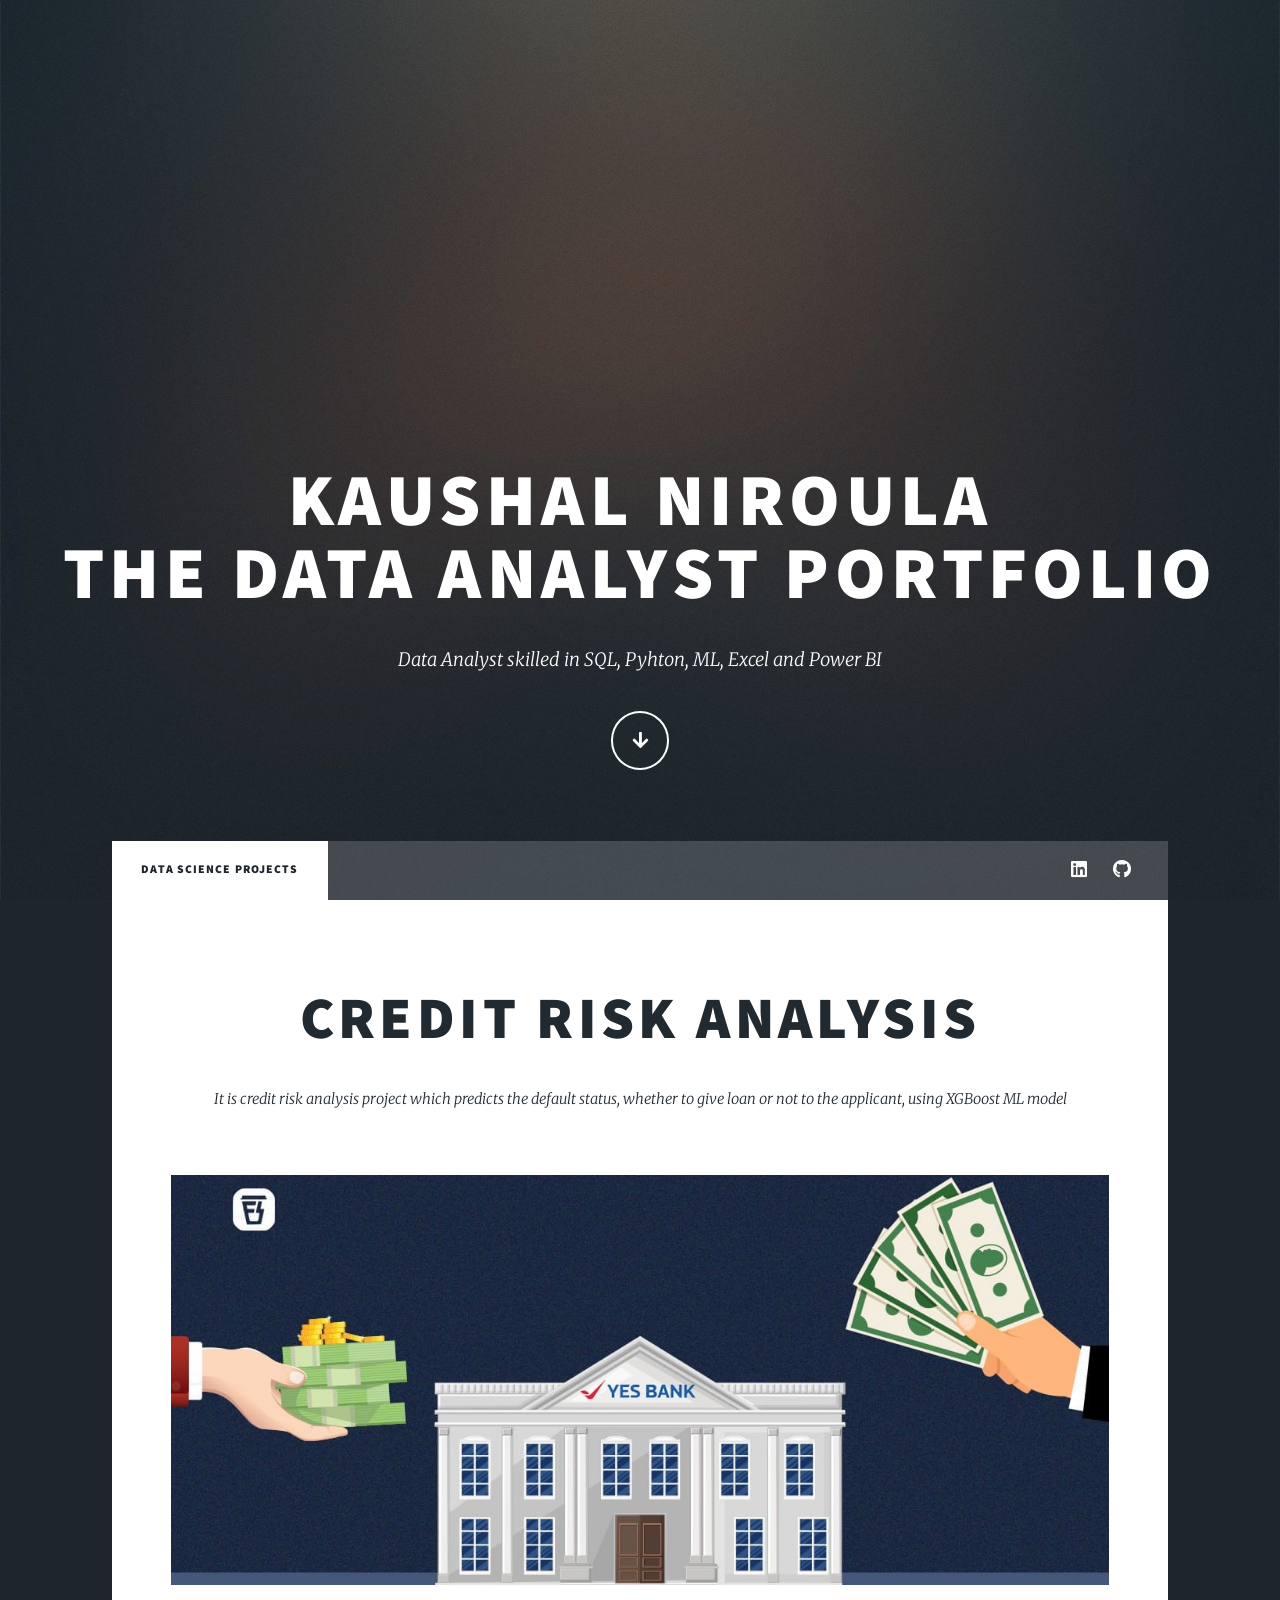
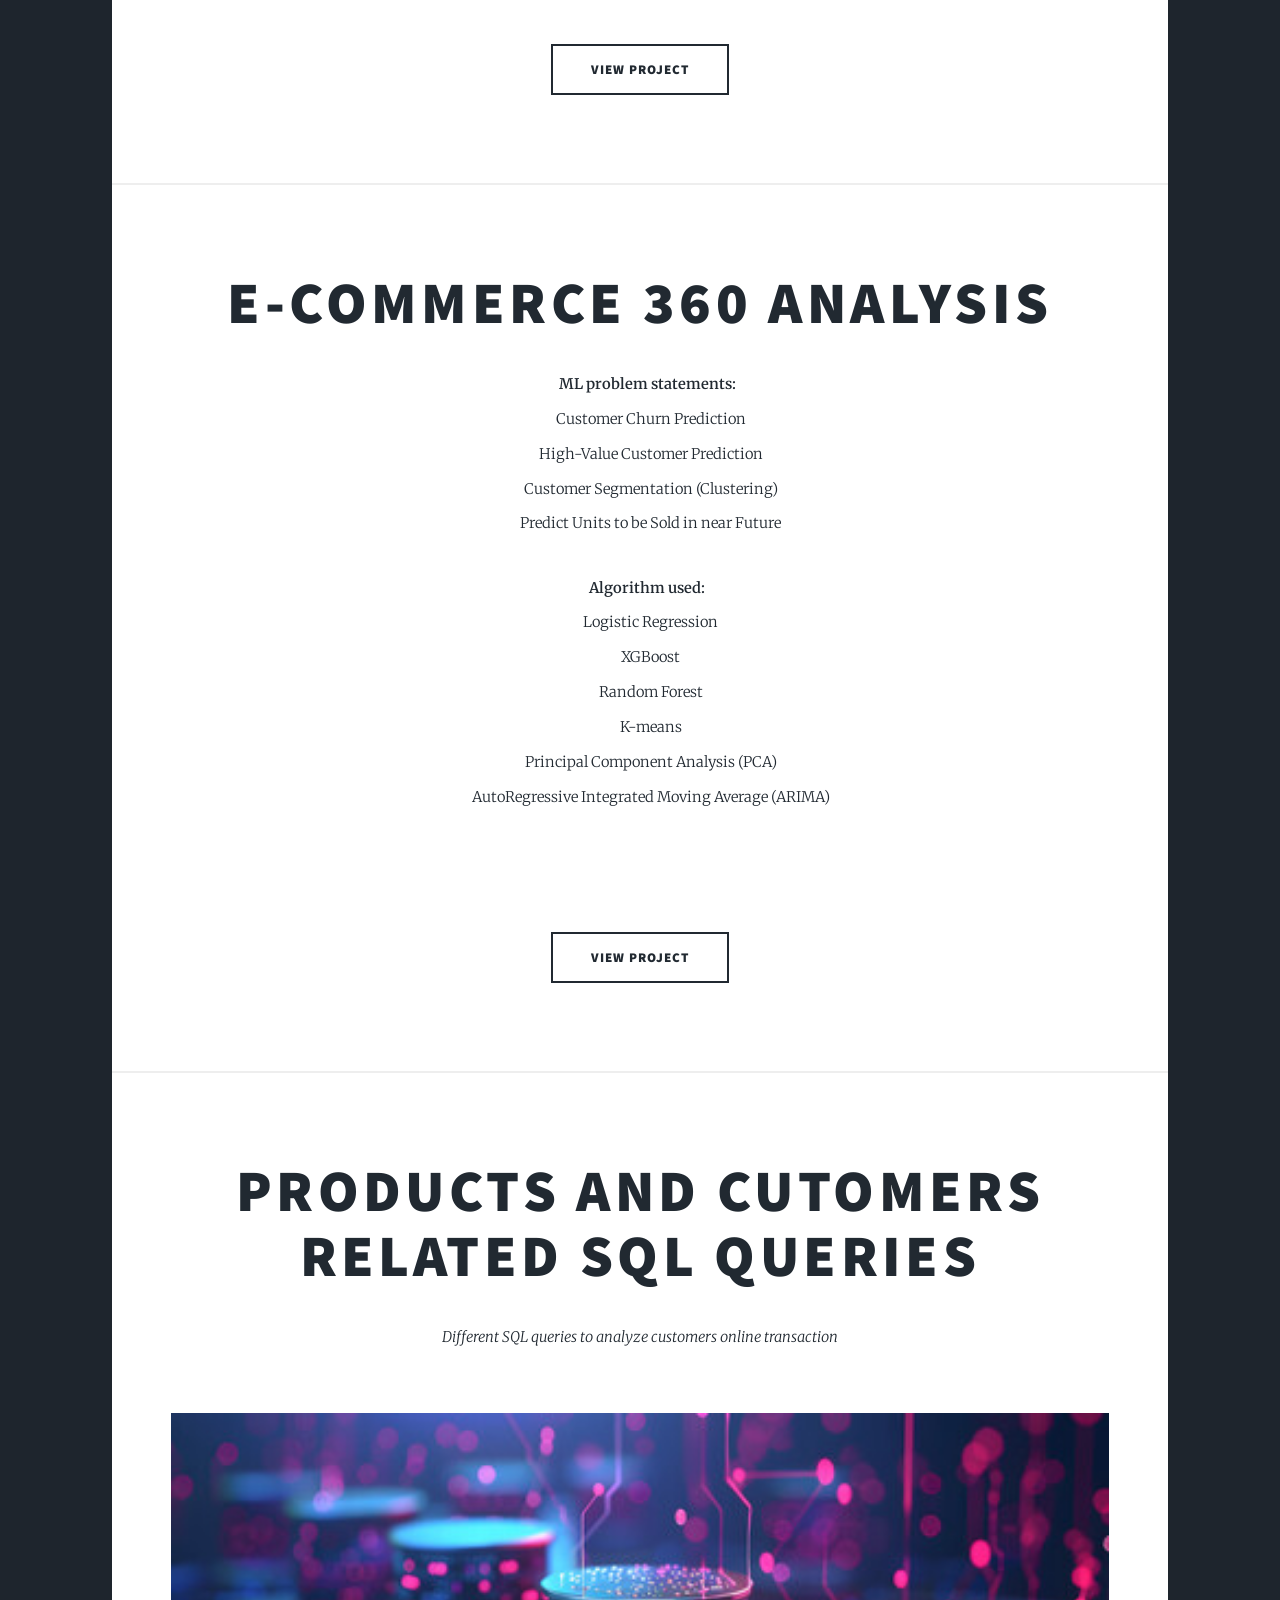
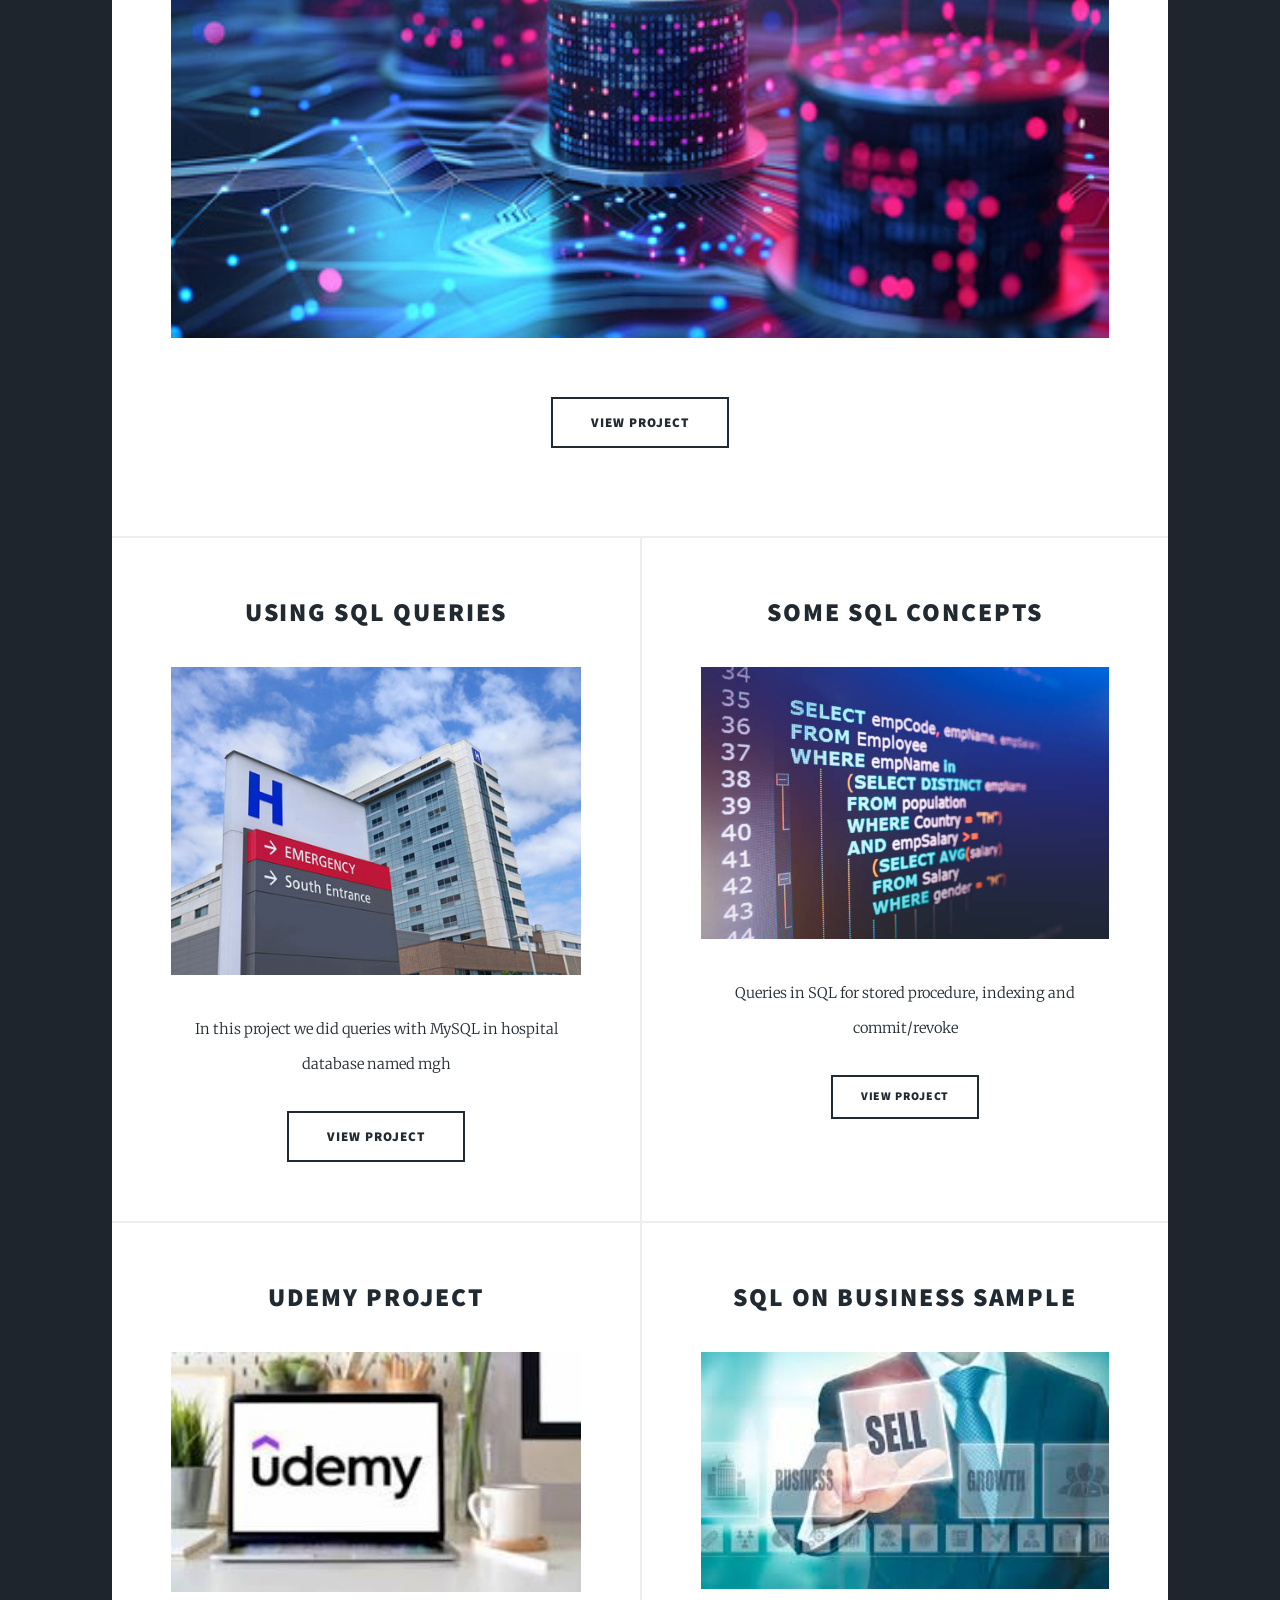
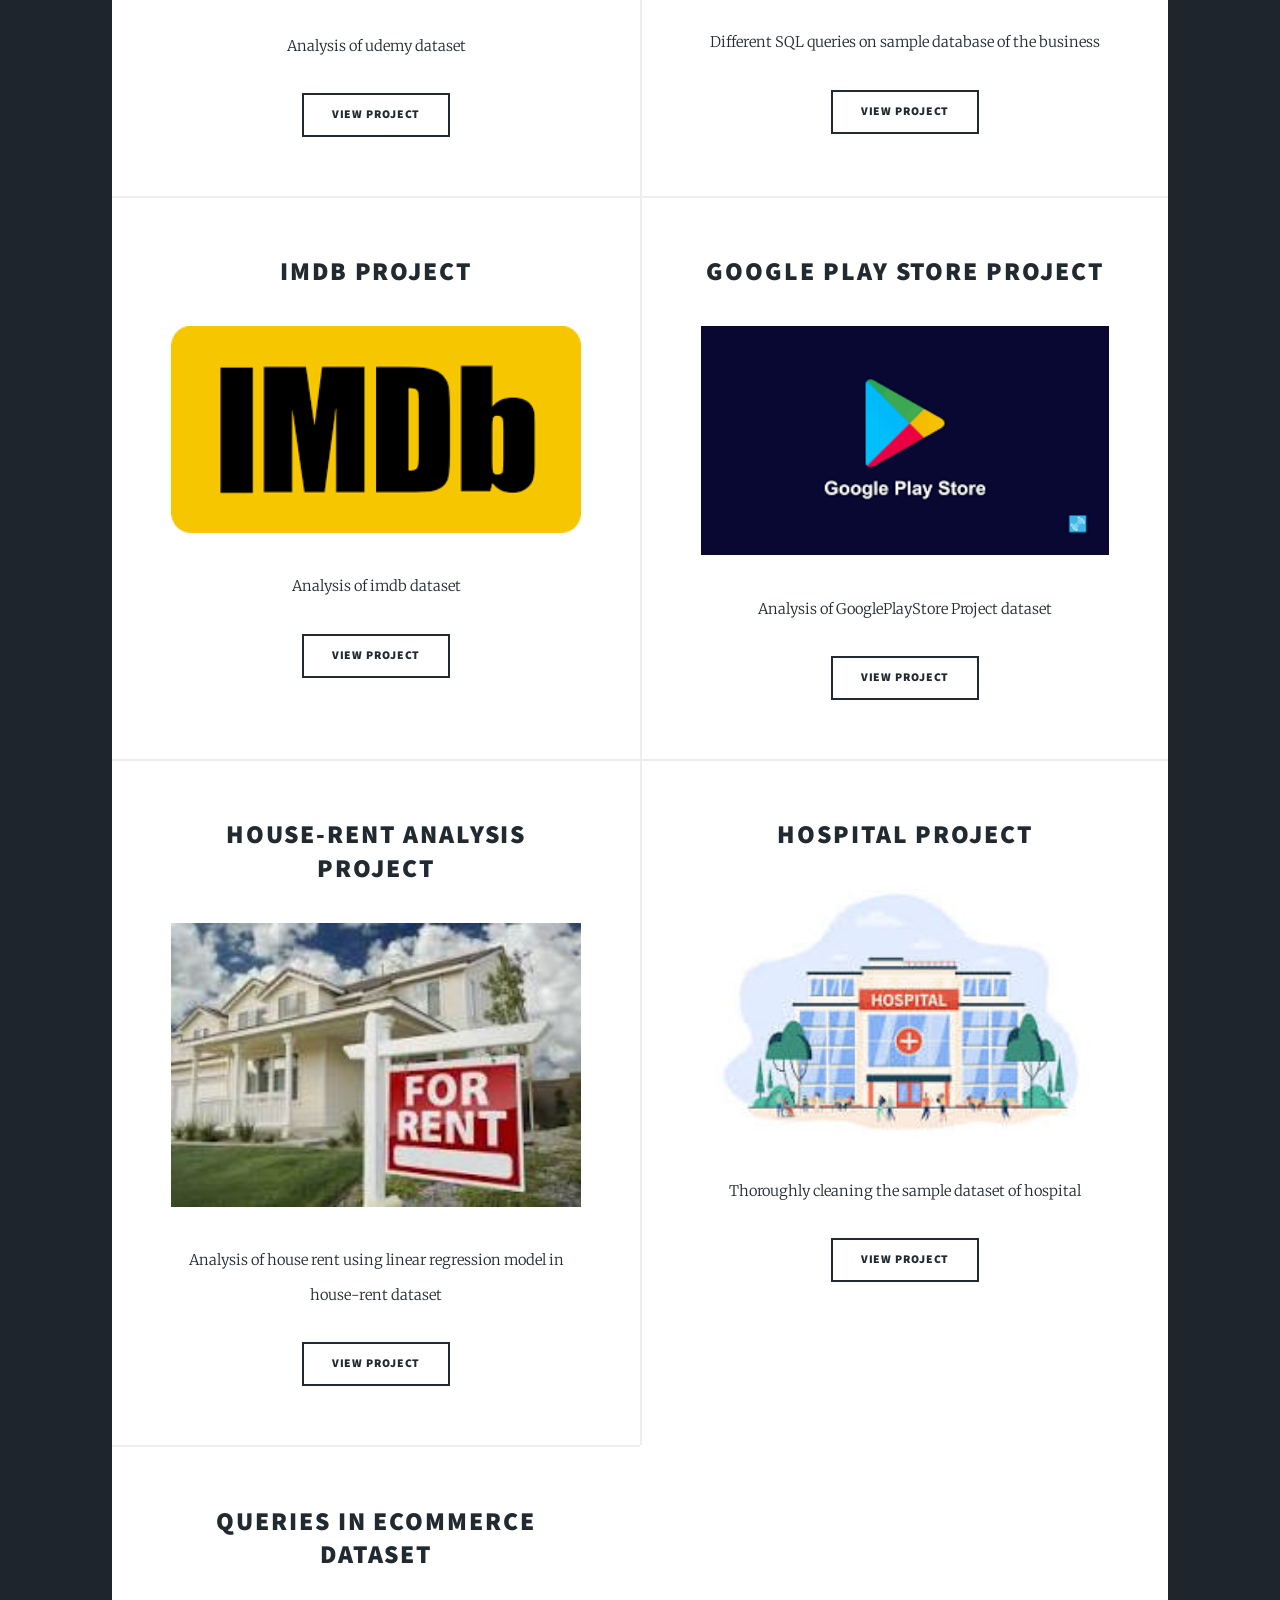
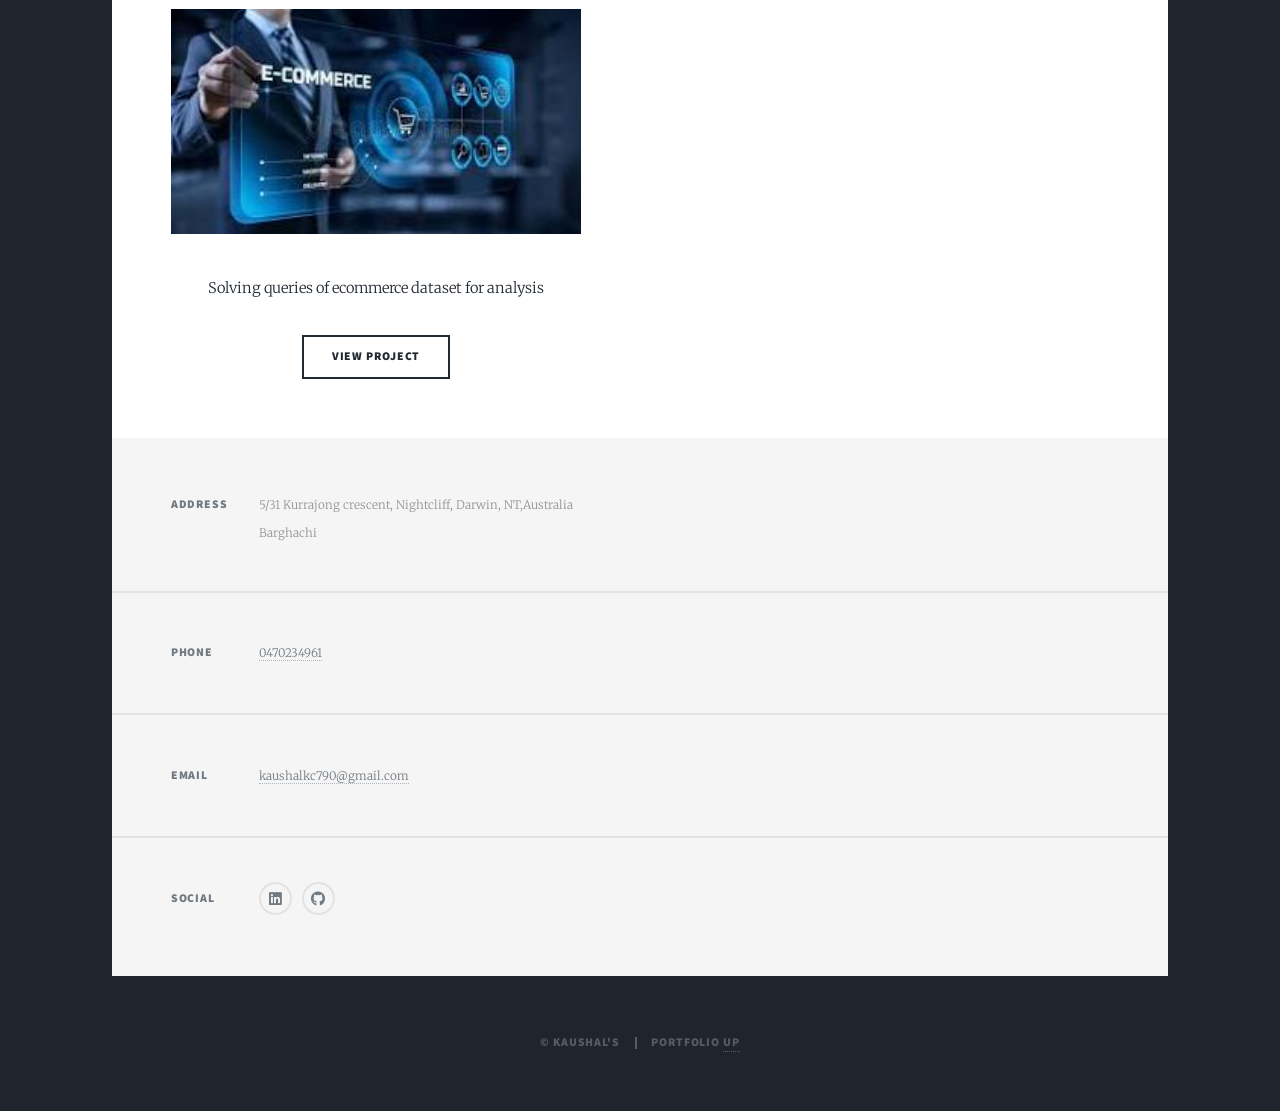
==== commit a189289c: "little change" ====
--- a/index.html
+++ b/index.html
@@ -228,16 +228,16 @@
 						<section class="split contact">
 							<section class="alt">
 								<h3>Address</h3>
-								<p>Biratnagar, Nepal<br />
+								<p>5/31 Kurrajong crescent, Nightcliff, Darwin, NT,Australia<br />
 								Barghachi</p>
 							</section>
 							<section>
 								<h3>Phone</h3>
-								<p><a href="#">+977 9827315369</a></p>
+								<p><a href="#">0470234961</a></p>
 							</section>
 							<section>
 								<h3>Email</h3>
-								<p><a href="#">kushalkc790@gmail.com</a></p>
+								<p><a href="#">kaushalkc790@gmail.com</a></p>
 							</section>
 							<section>
 								<h3>Social</h3>
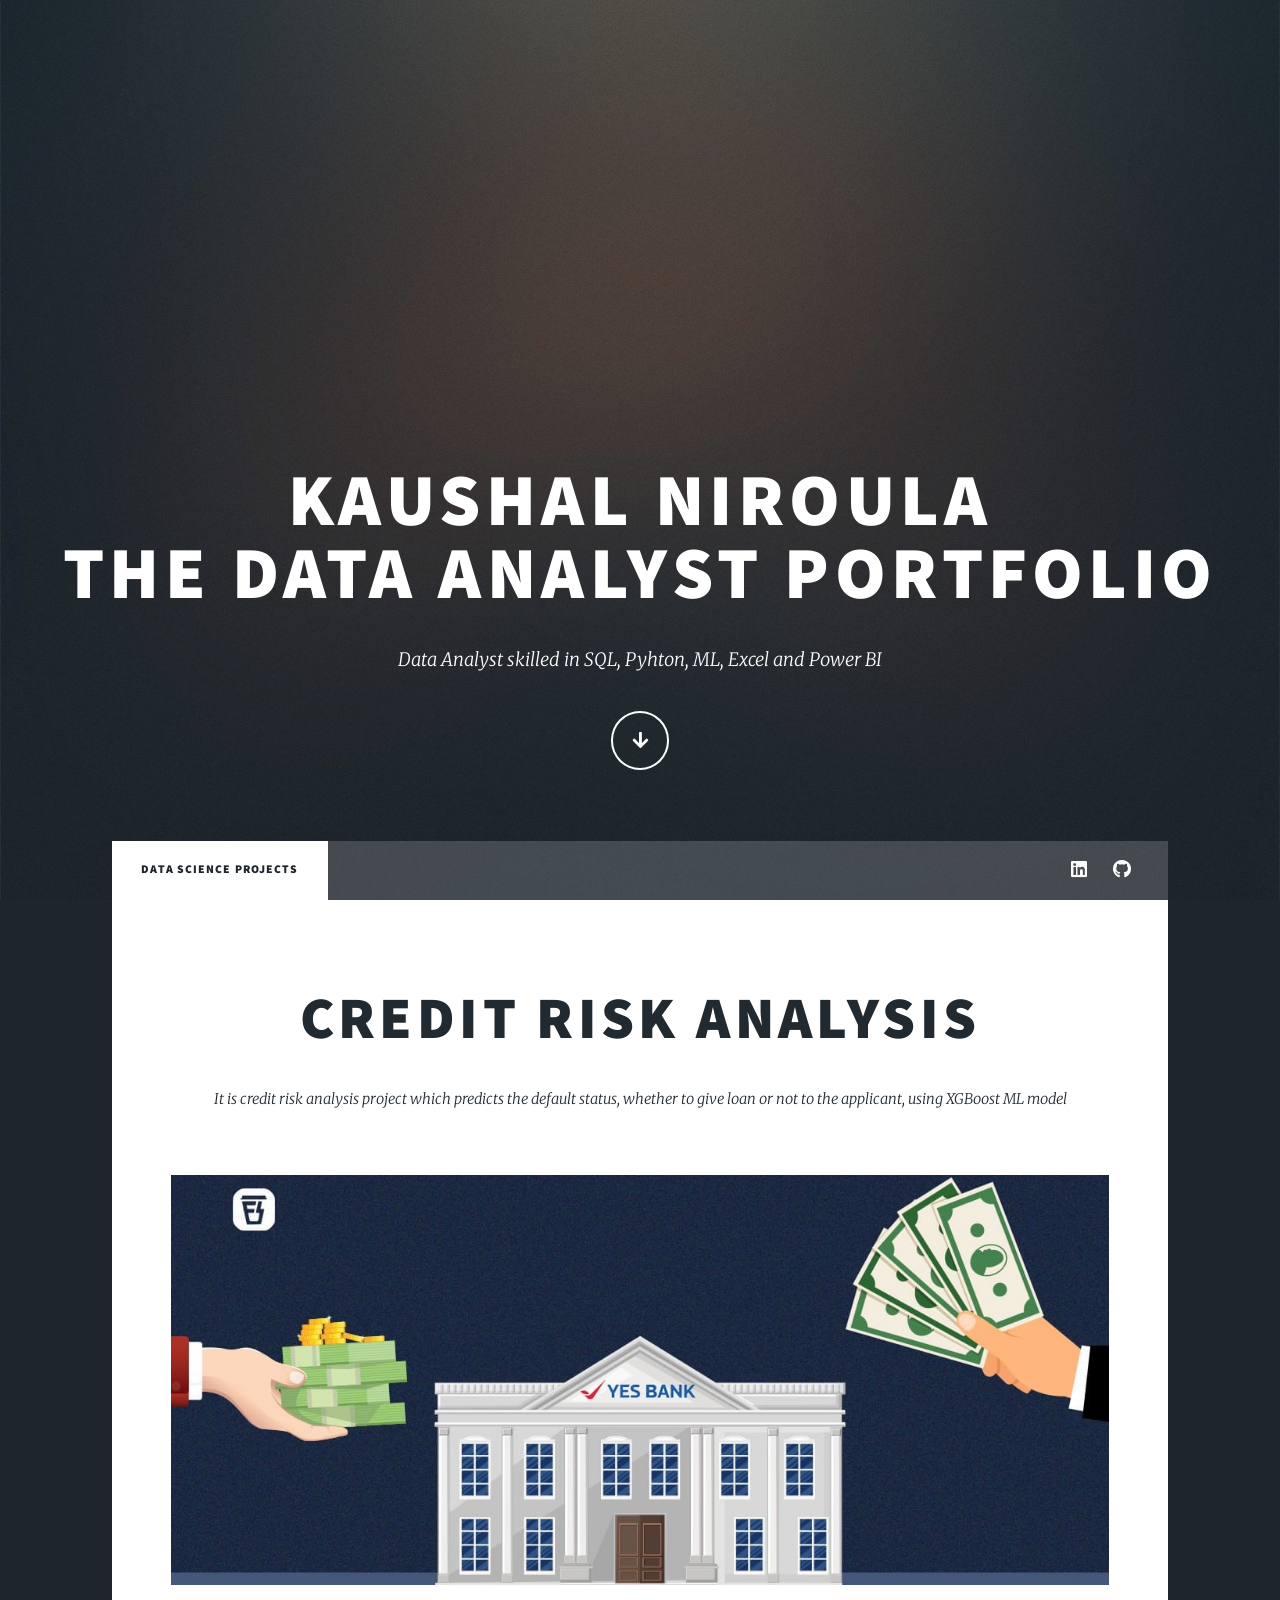
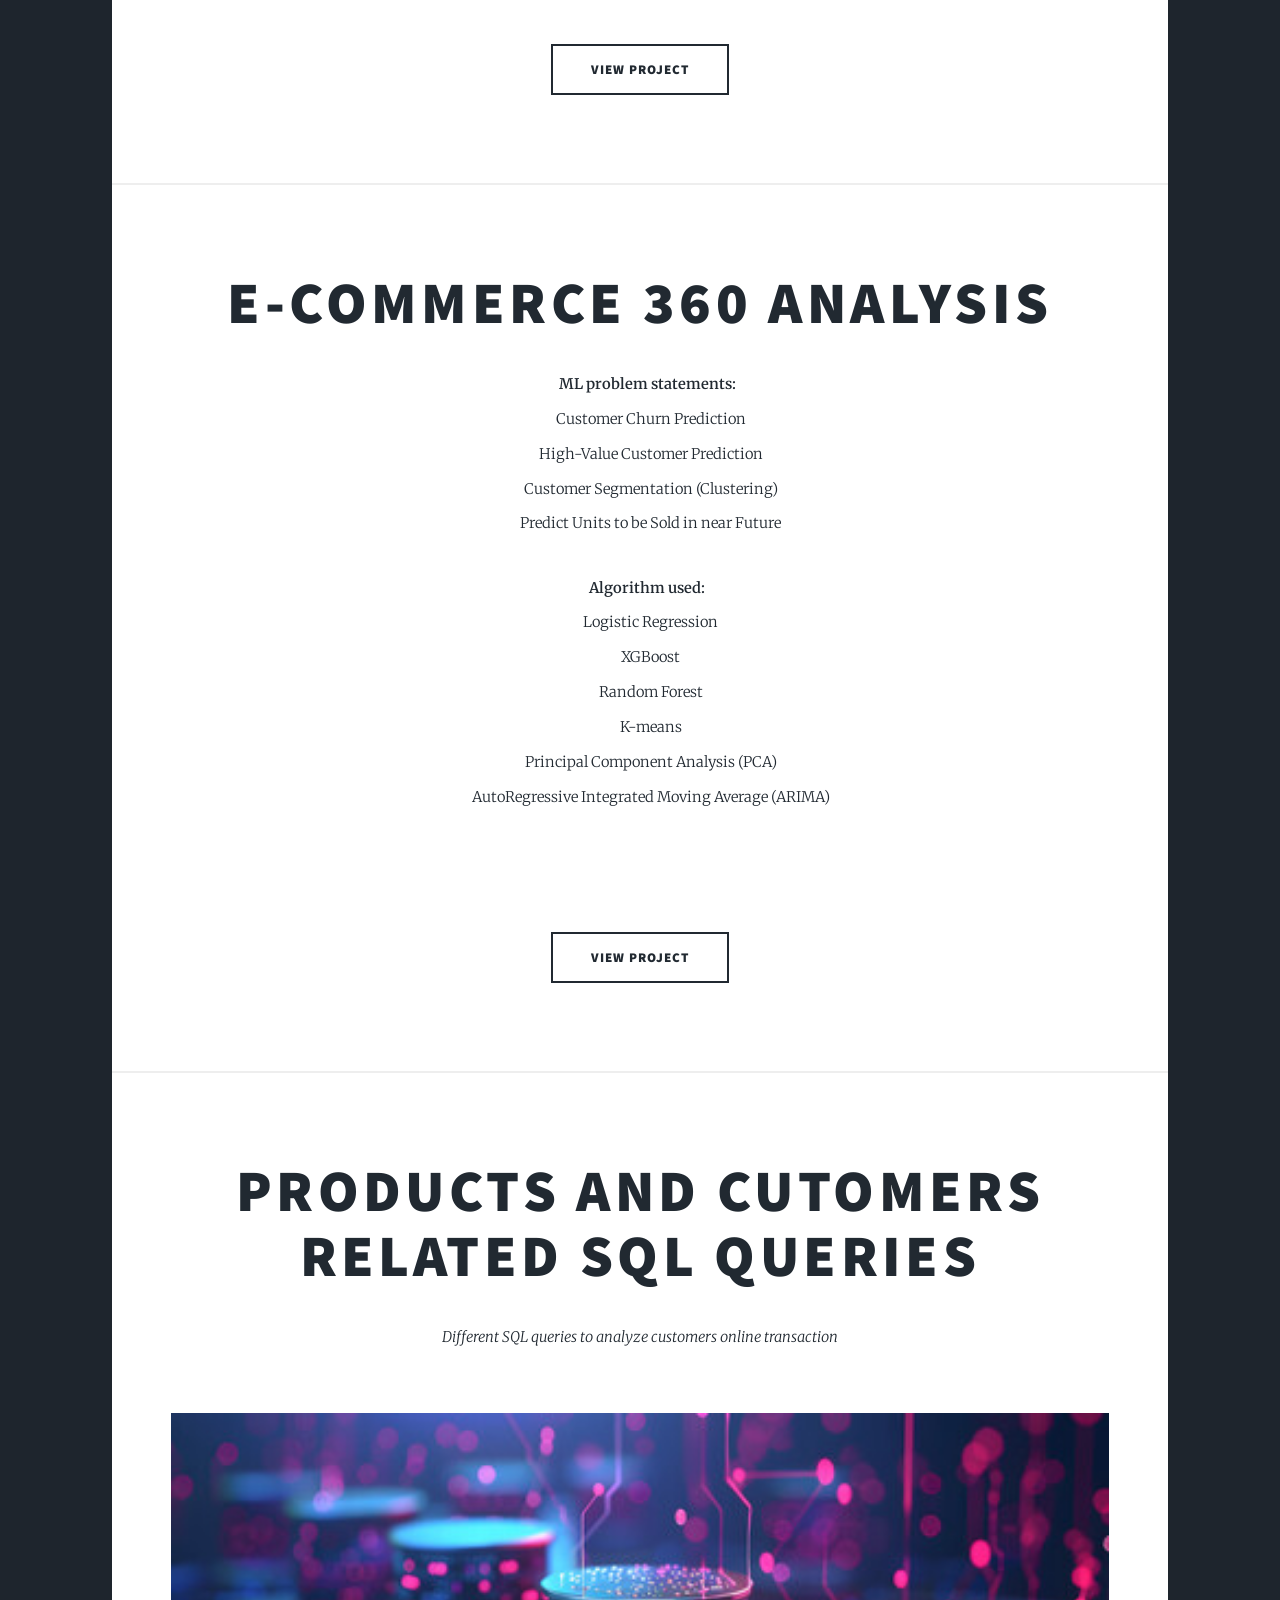
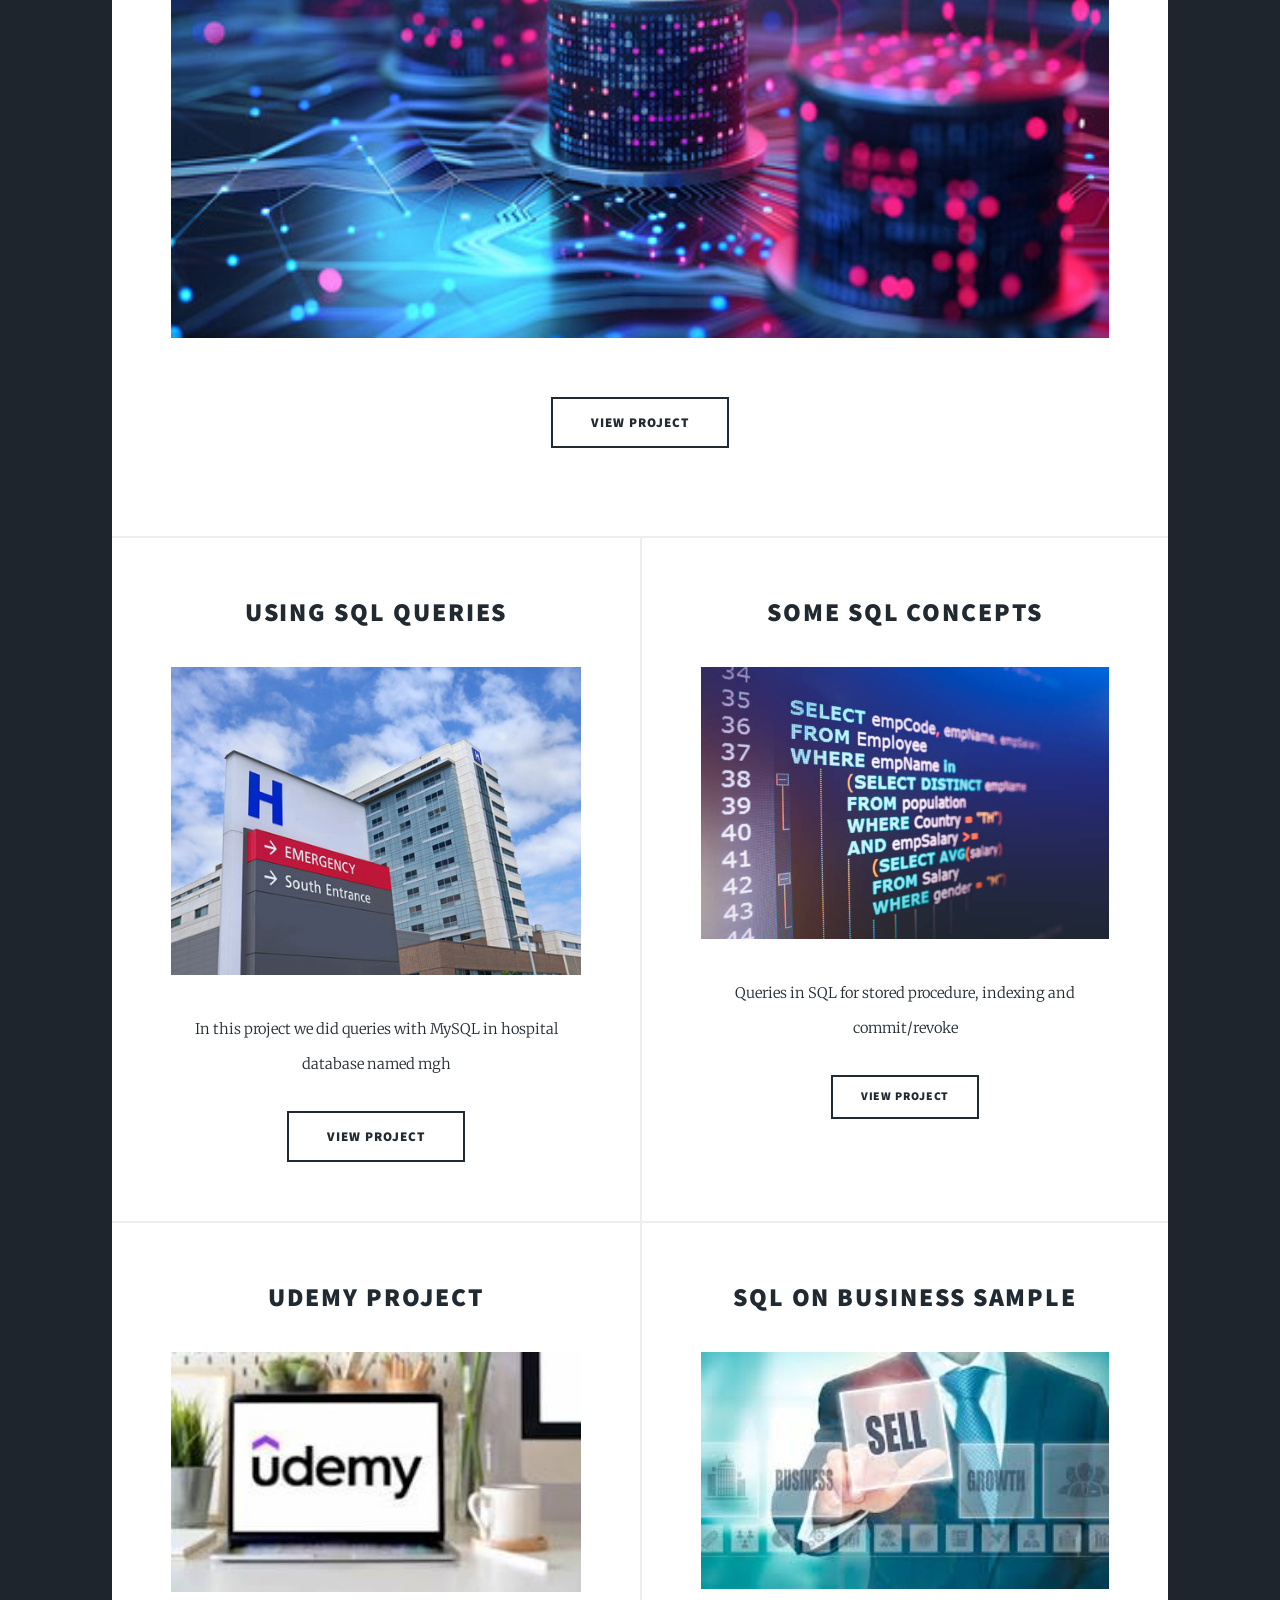
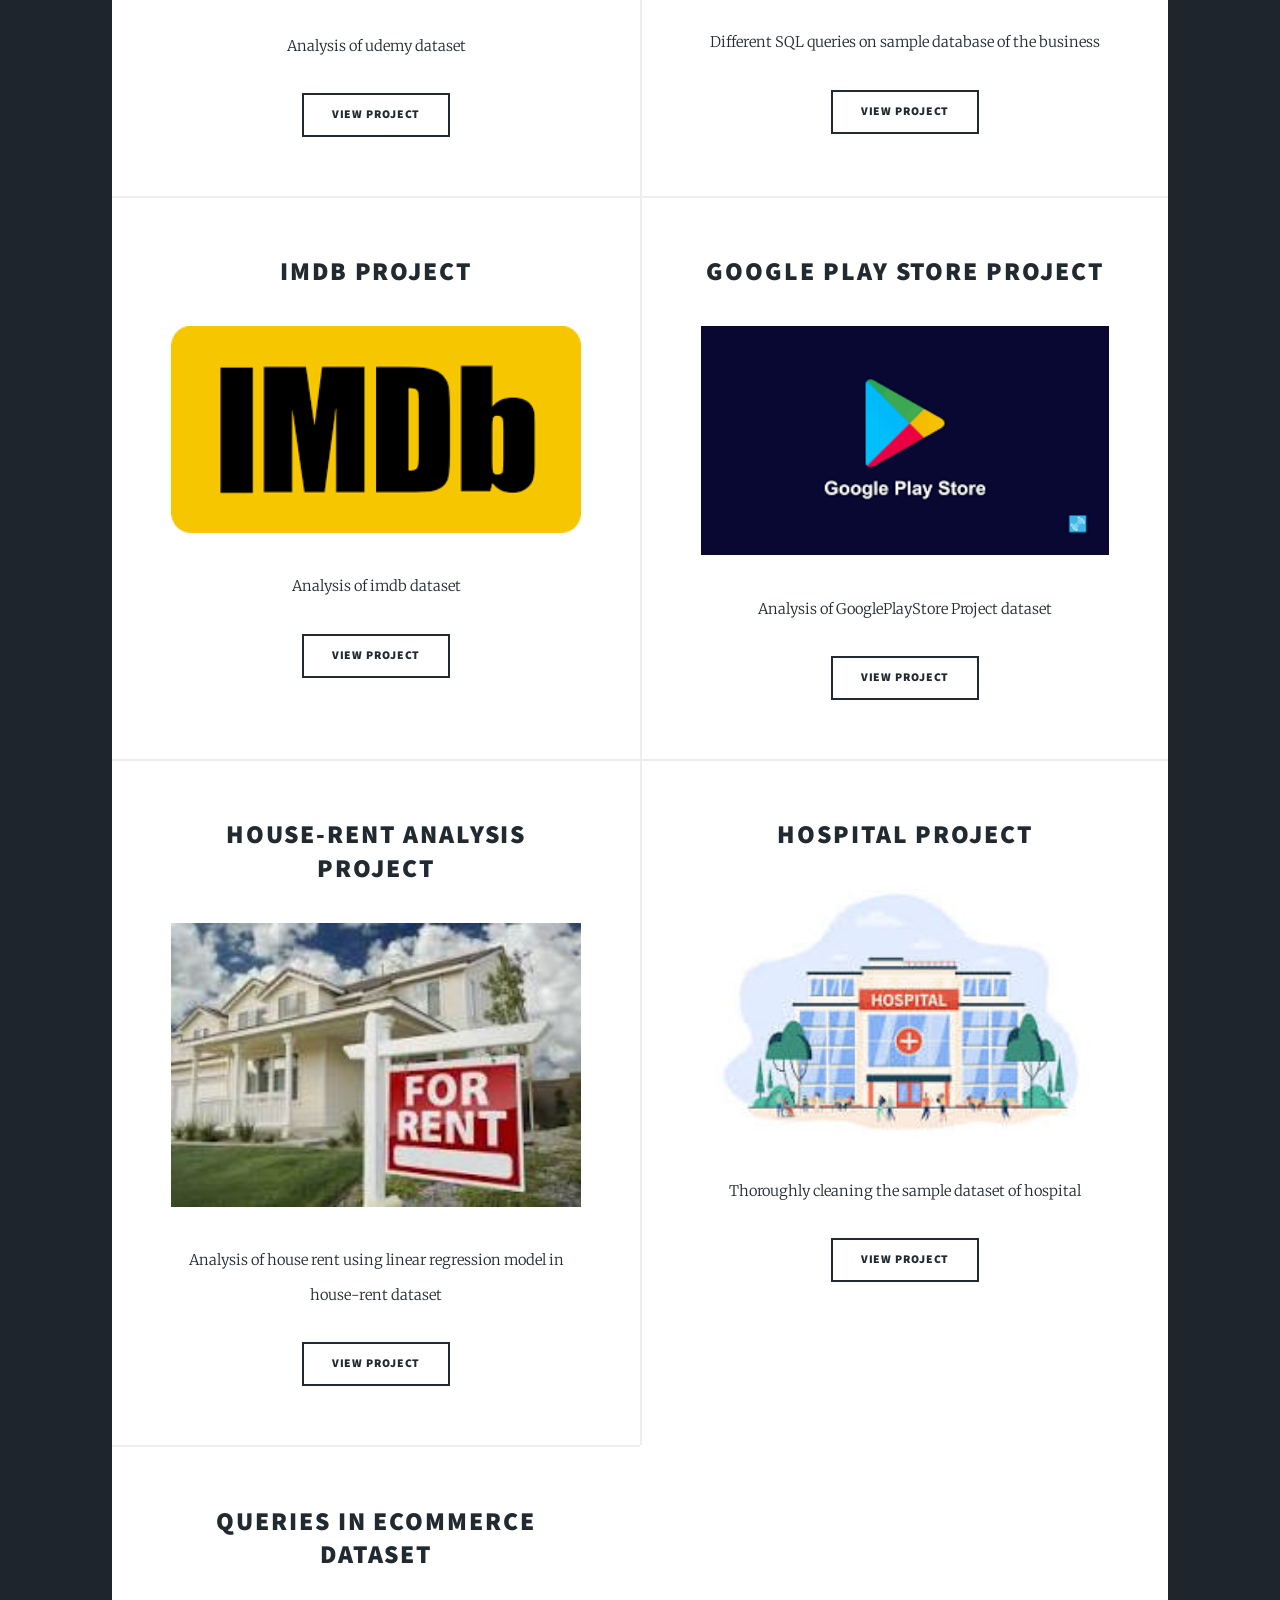
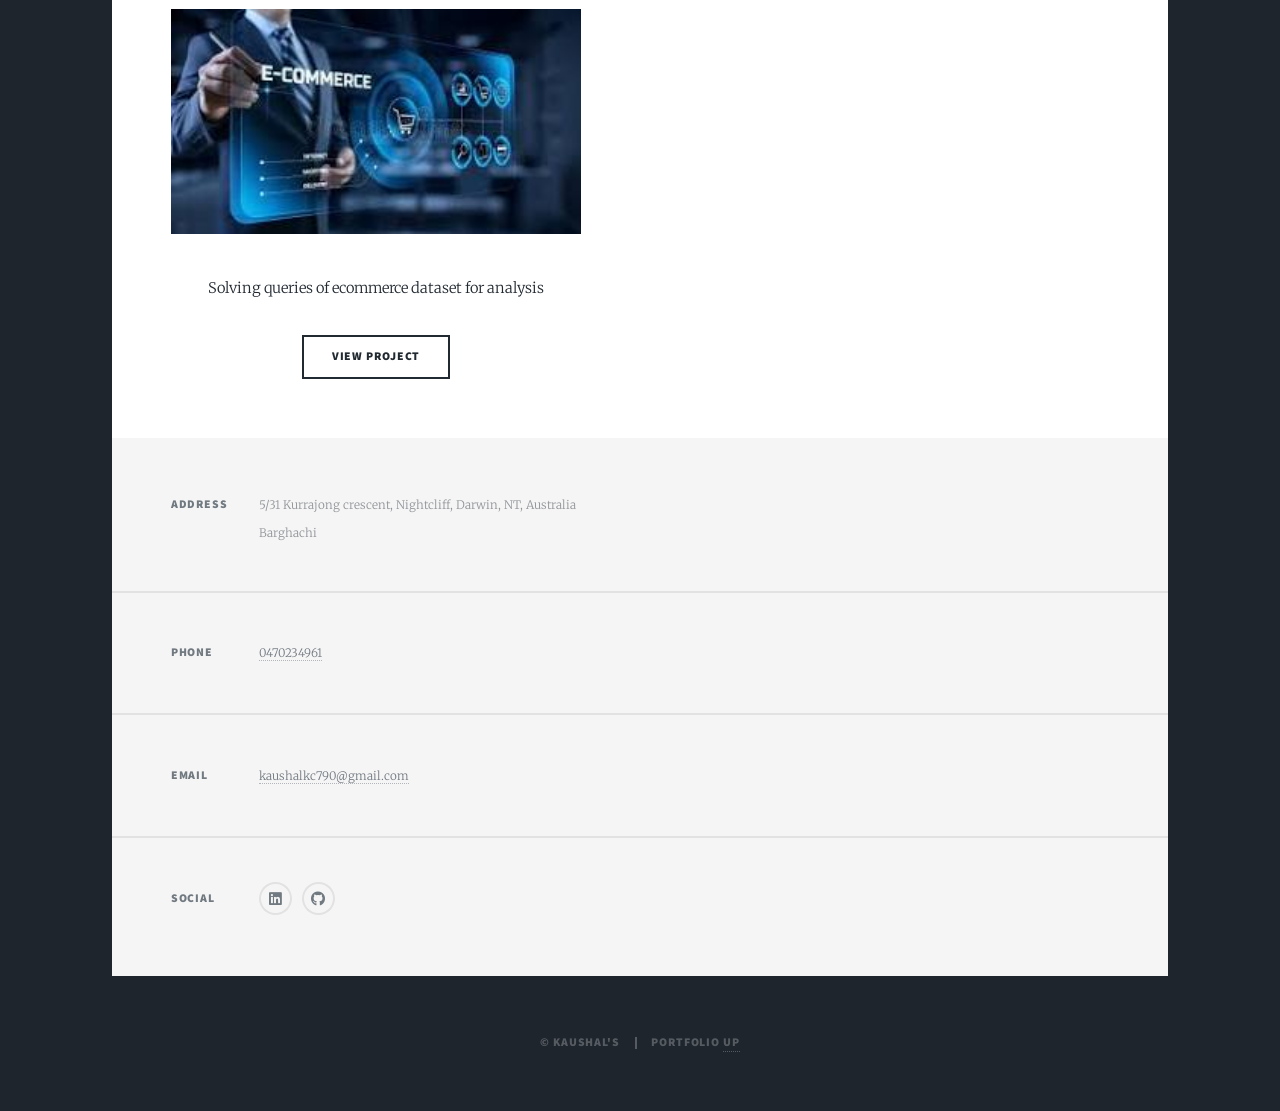
==== commit 94180a65: "ok" ====
--- a/index.html
+++ b/index.html
@@ -228,7 +228,7 @@
 						<section class="split contact">
 							<section class="alt">
 								<h3>Address</h3>
-								<p>5/31 Kurrajong crescent, Nightcliff, Darwin, NT,Australia<br />
+								<p>5/31 Kurrajong crescent, Nightcliff, Darwin, NT, Australia<br />
 								Barghachi</p>
 							</section>
 							<section>
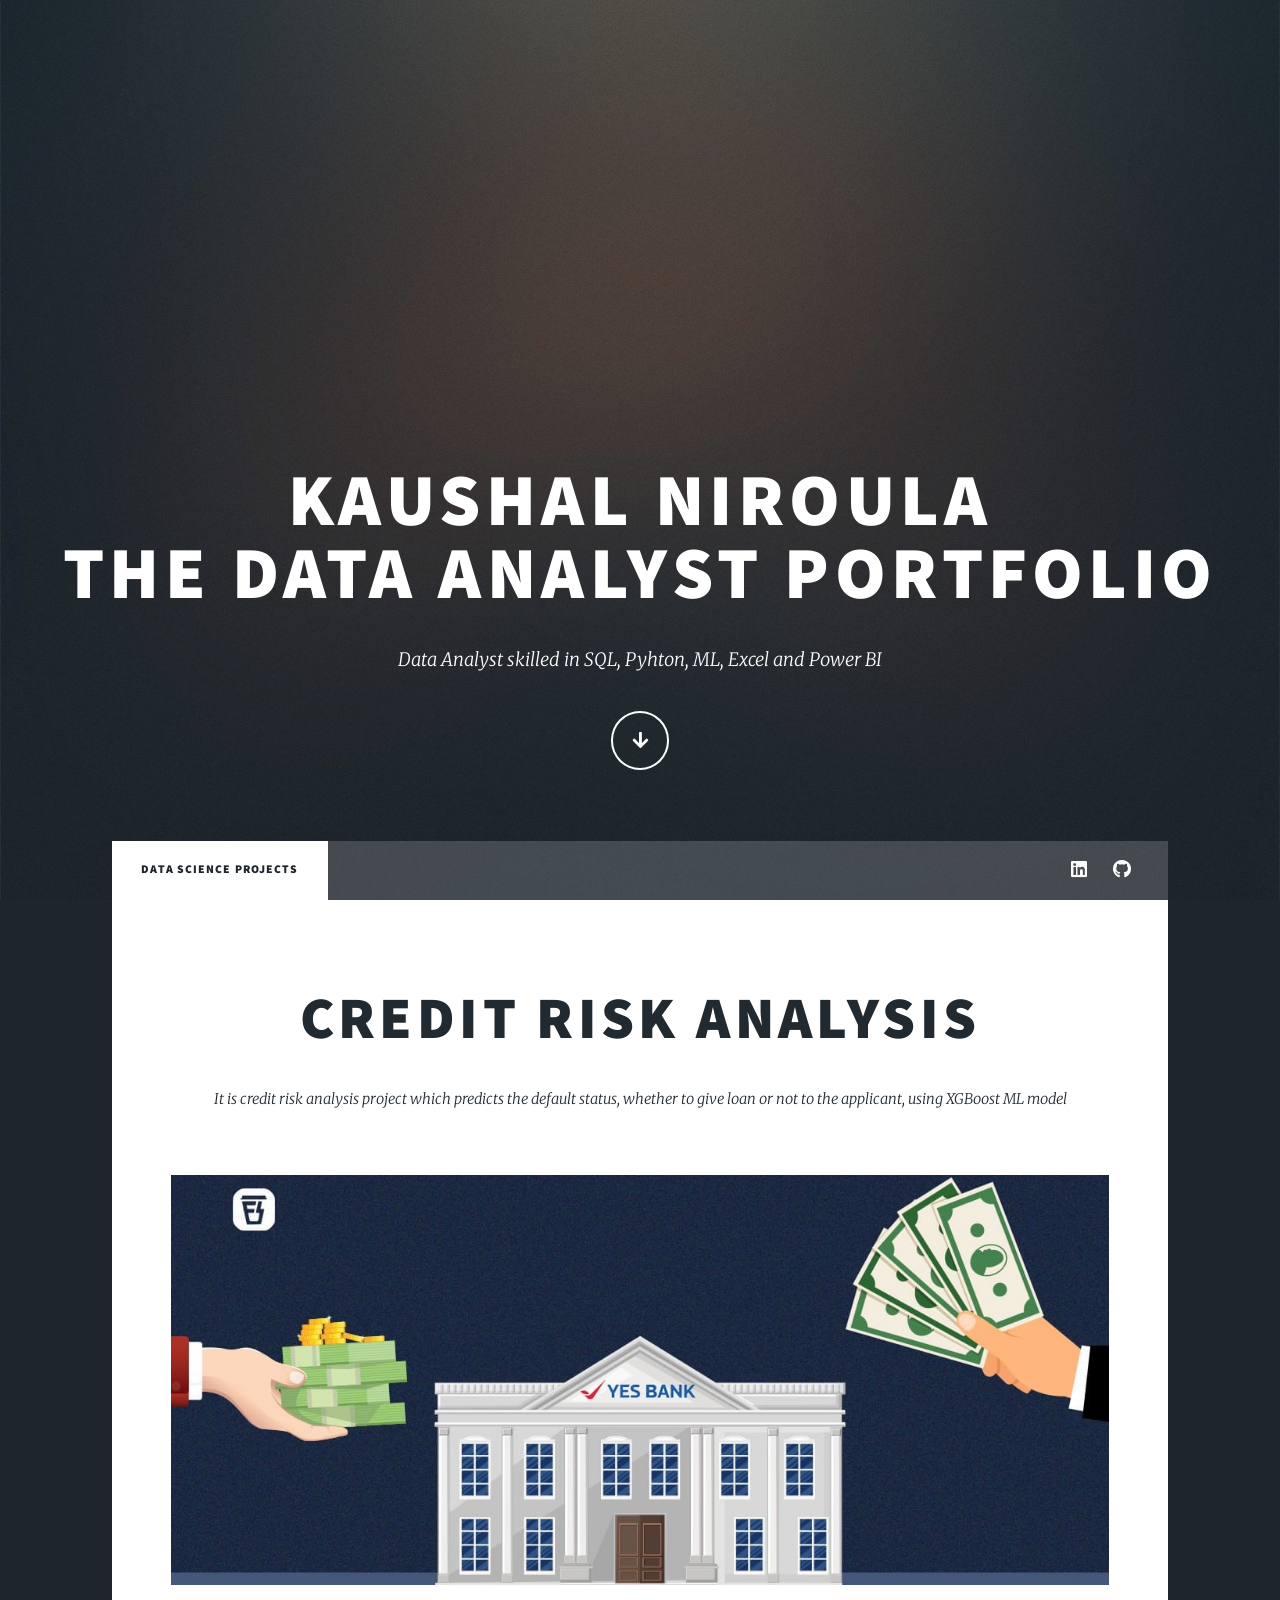
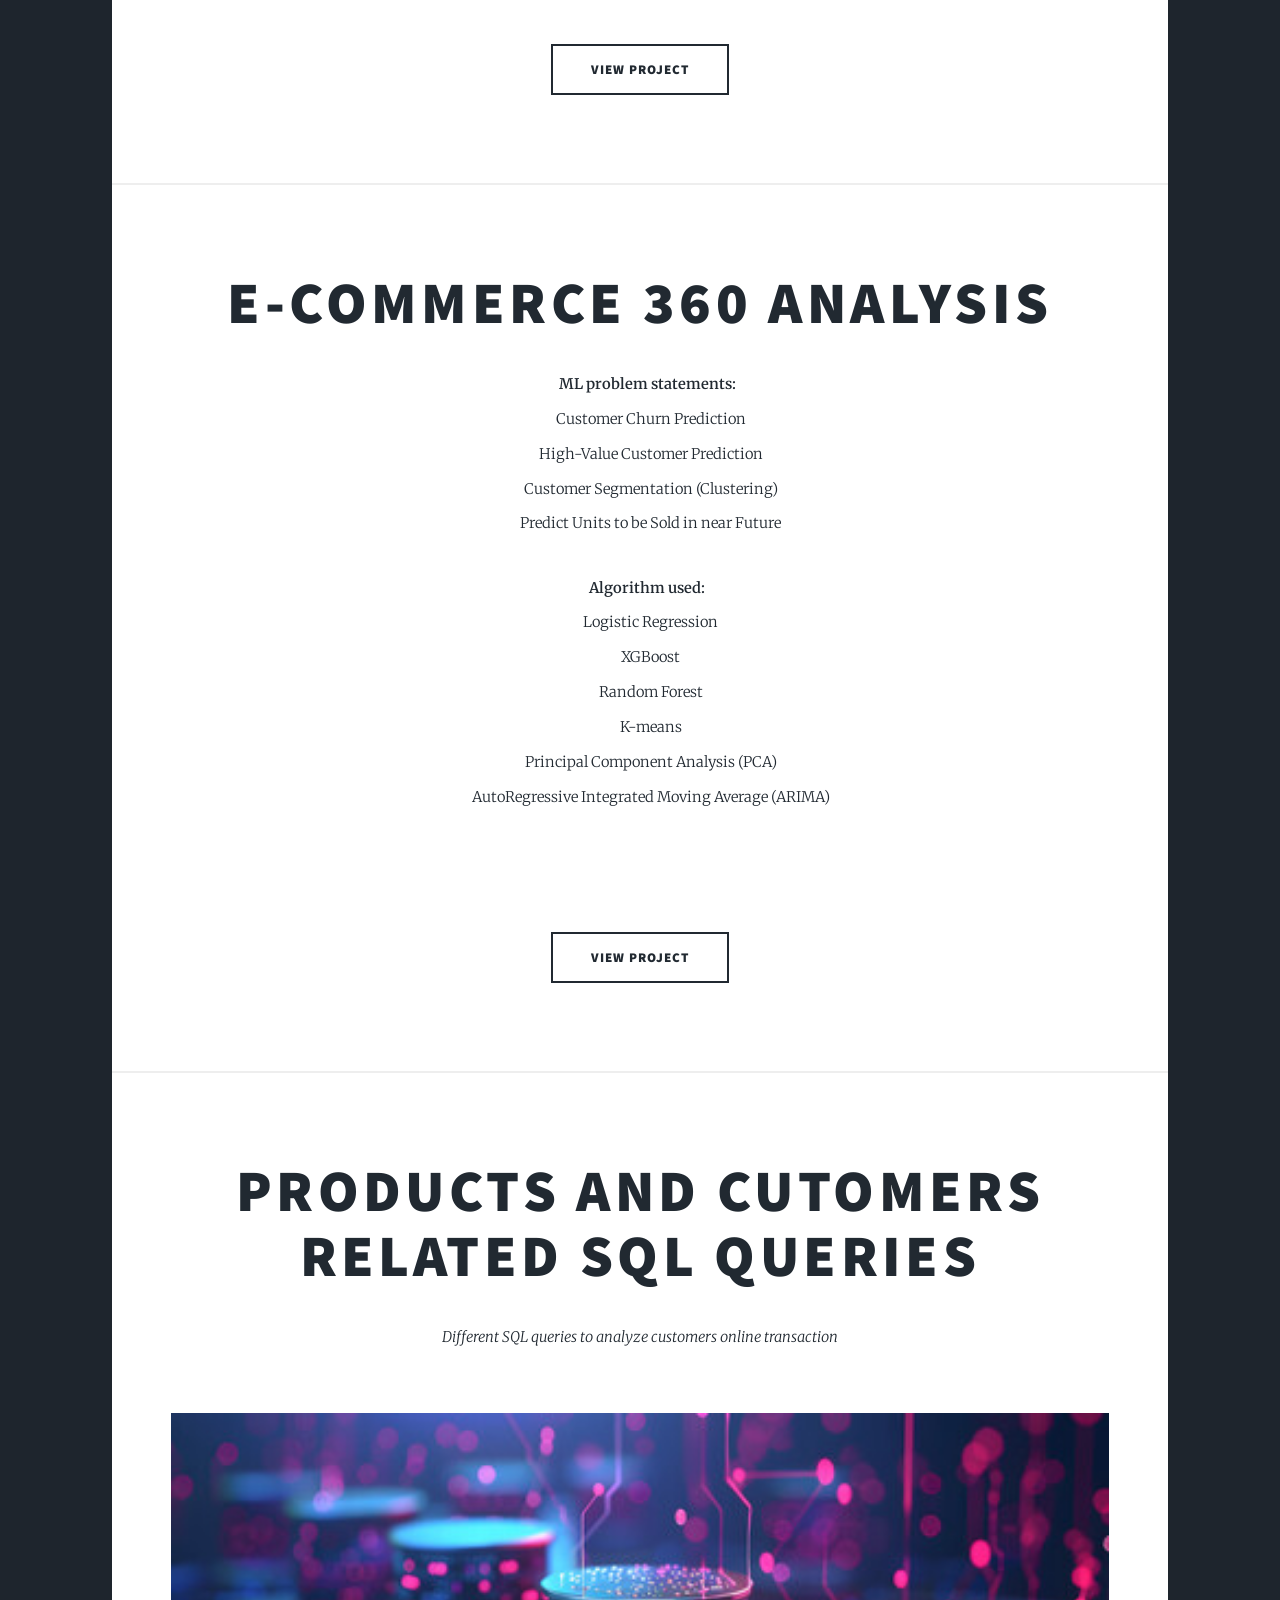
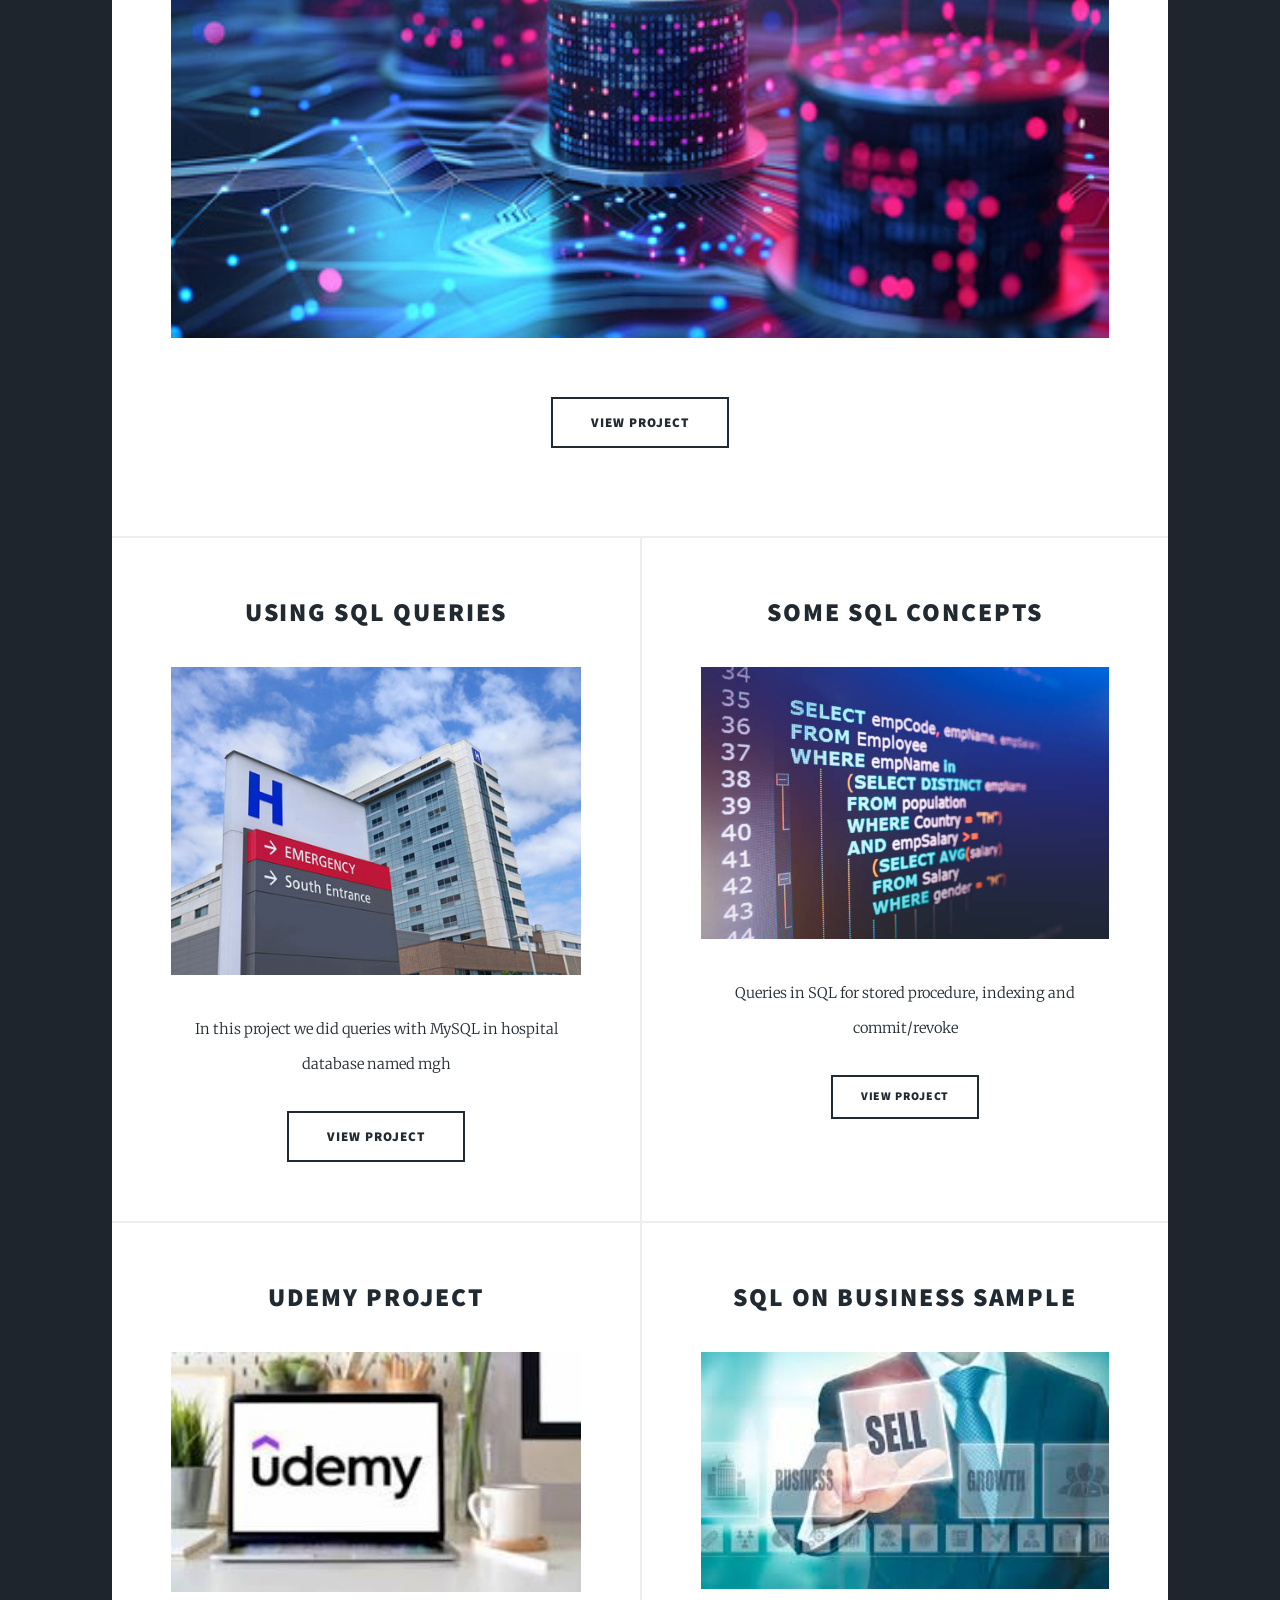
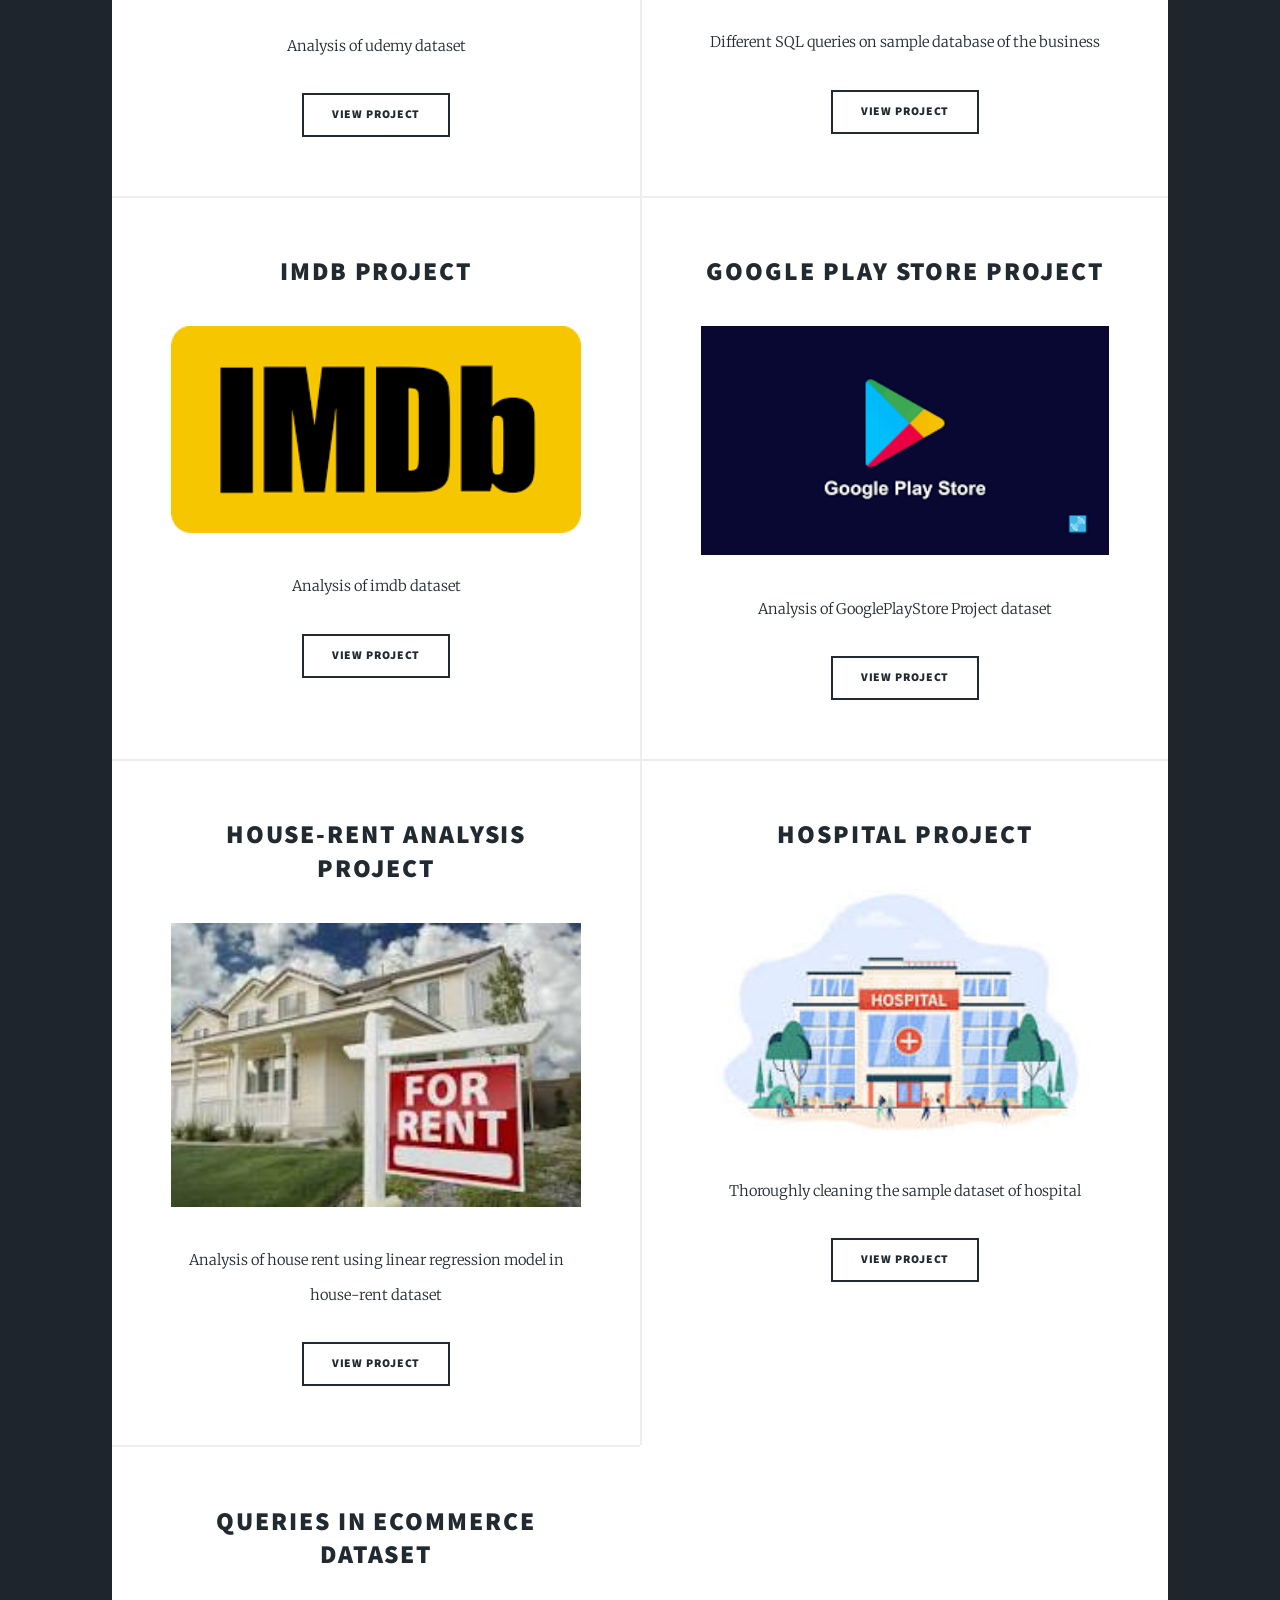
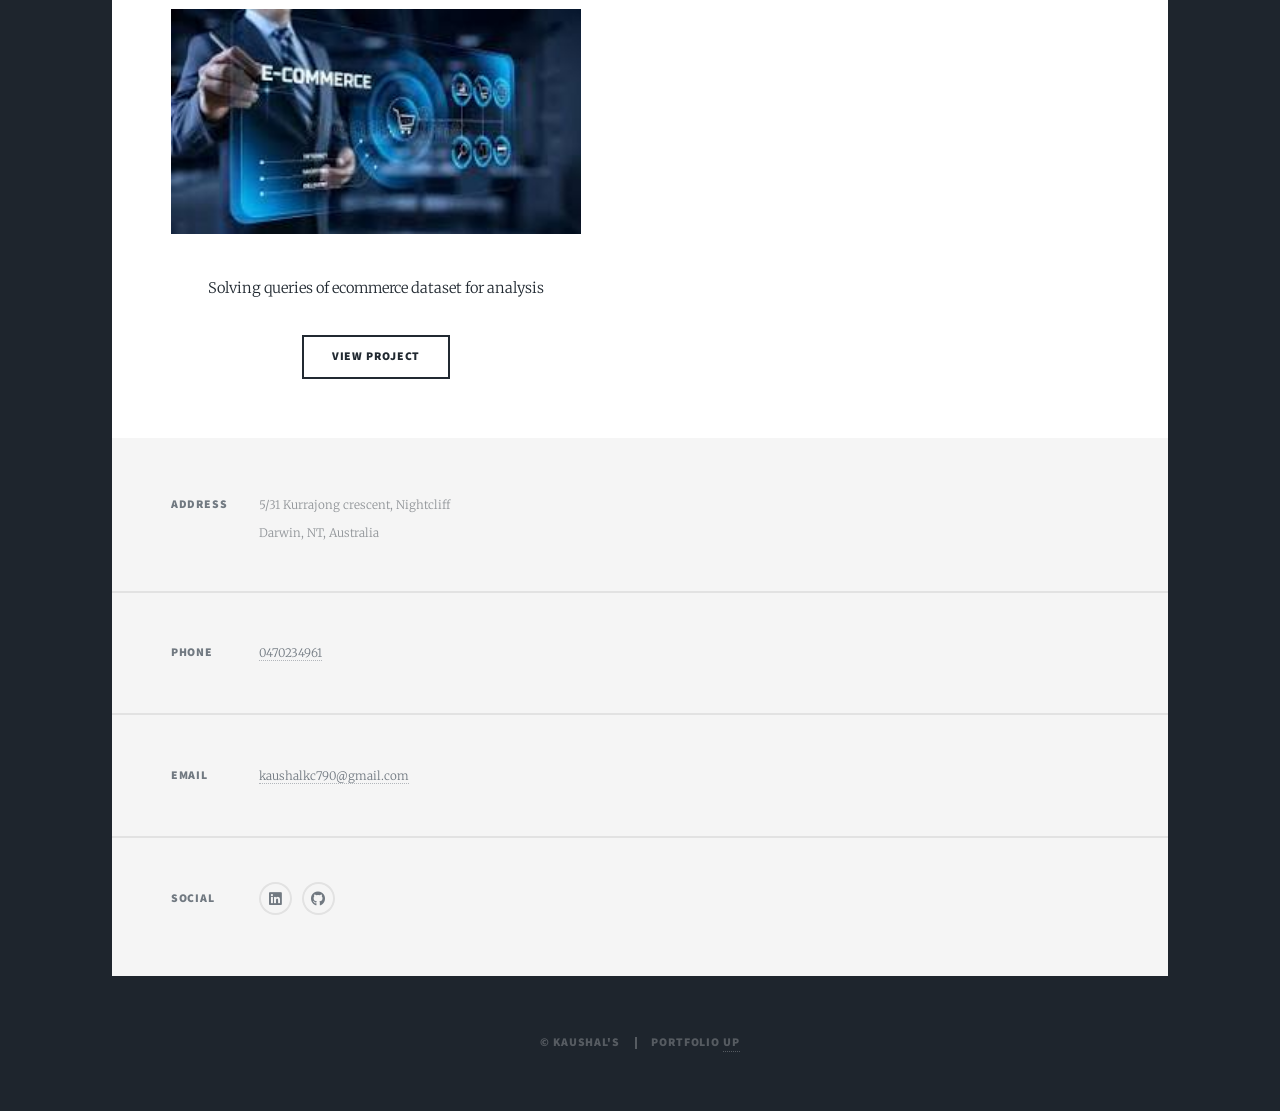
==== commit 4b8159df: "Done" ====
--- a/index.html
+++ b/index.html
@@ -228,8 +228,8 @@
 						<section class="split contact">
 							<section class="alt">
 								<h3>Address</h3>
-								<p>5/31 Kurrajong crescent, Nightcliff, Darwin, NT, Australia<br />
-								Barghachi</p>
+								<p>5/31 Kurrajong crescent, Nightcliff <br />
+								Darwin, NT, Australia</p>
 							</section>
 							<section>
 								<h3>Phone</h3>
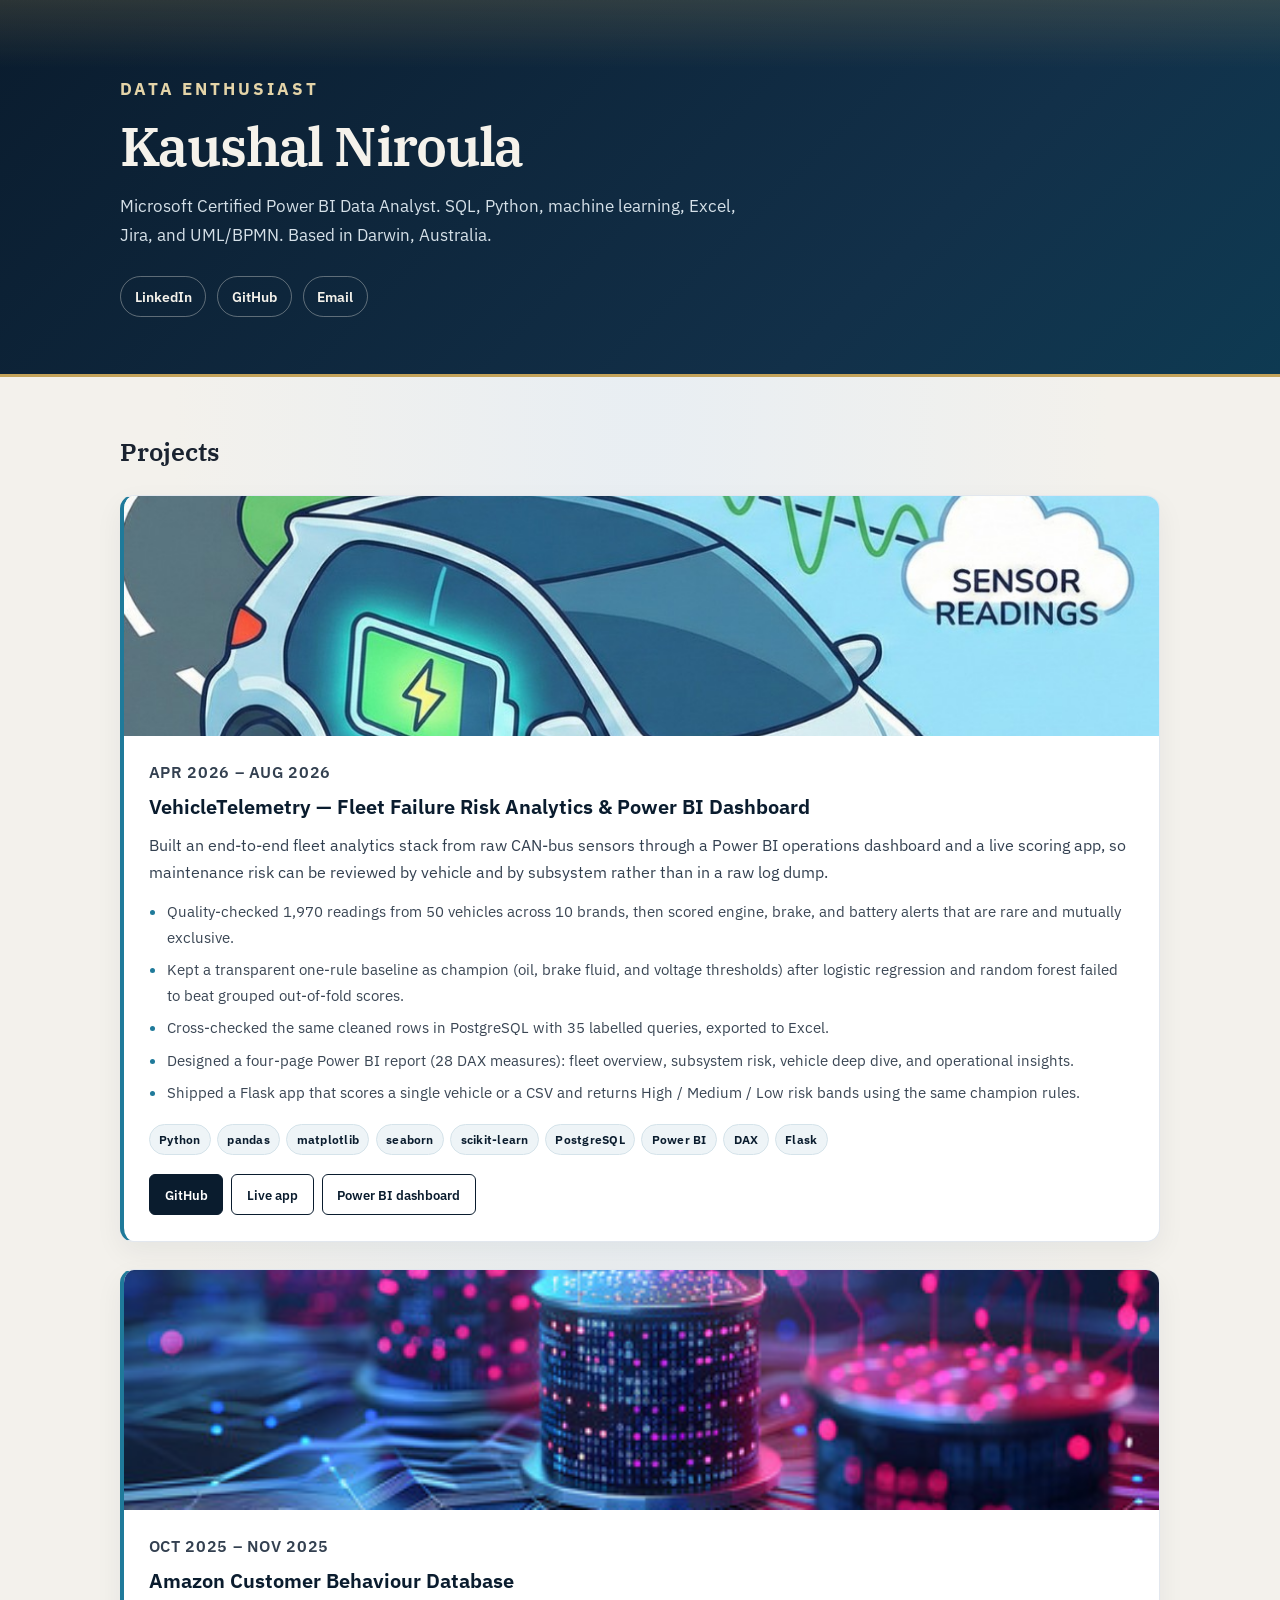
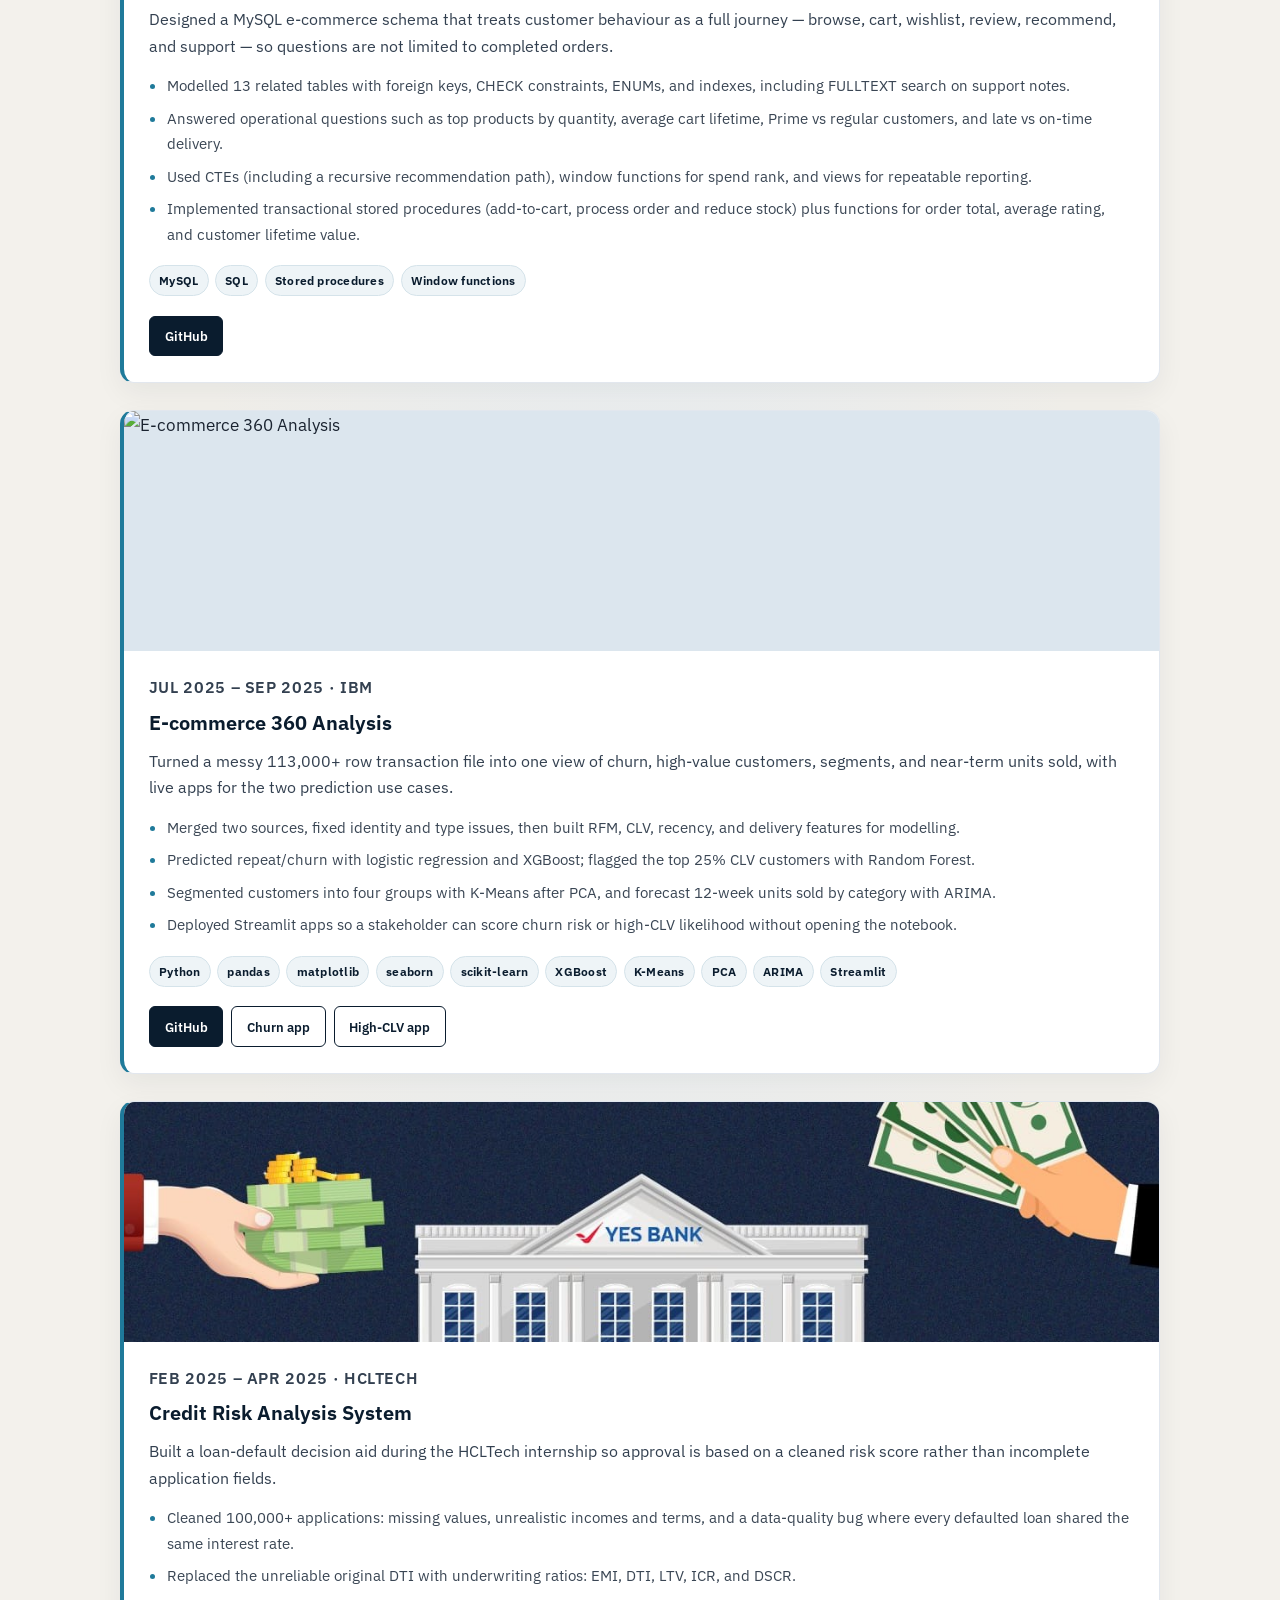
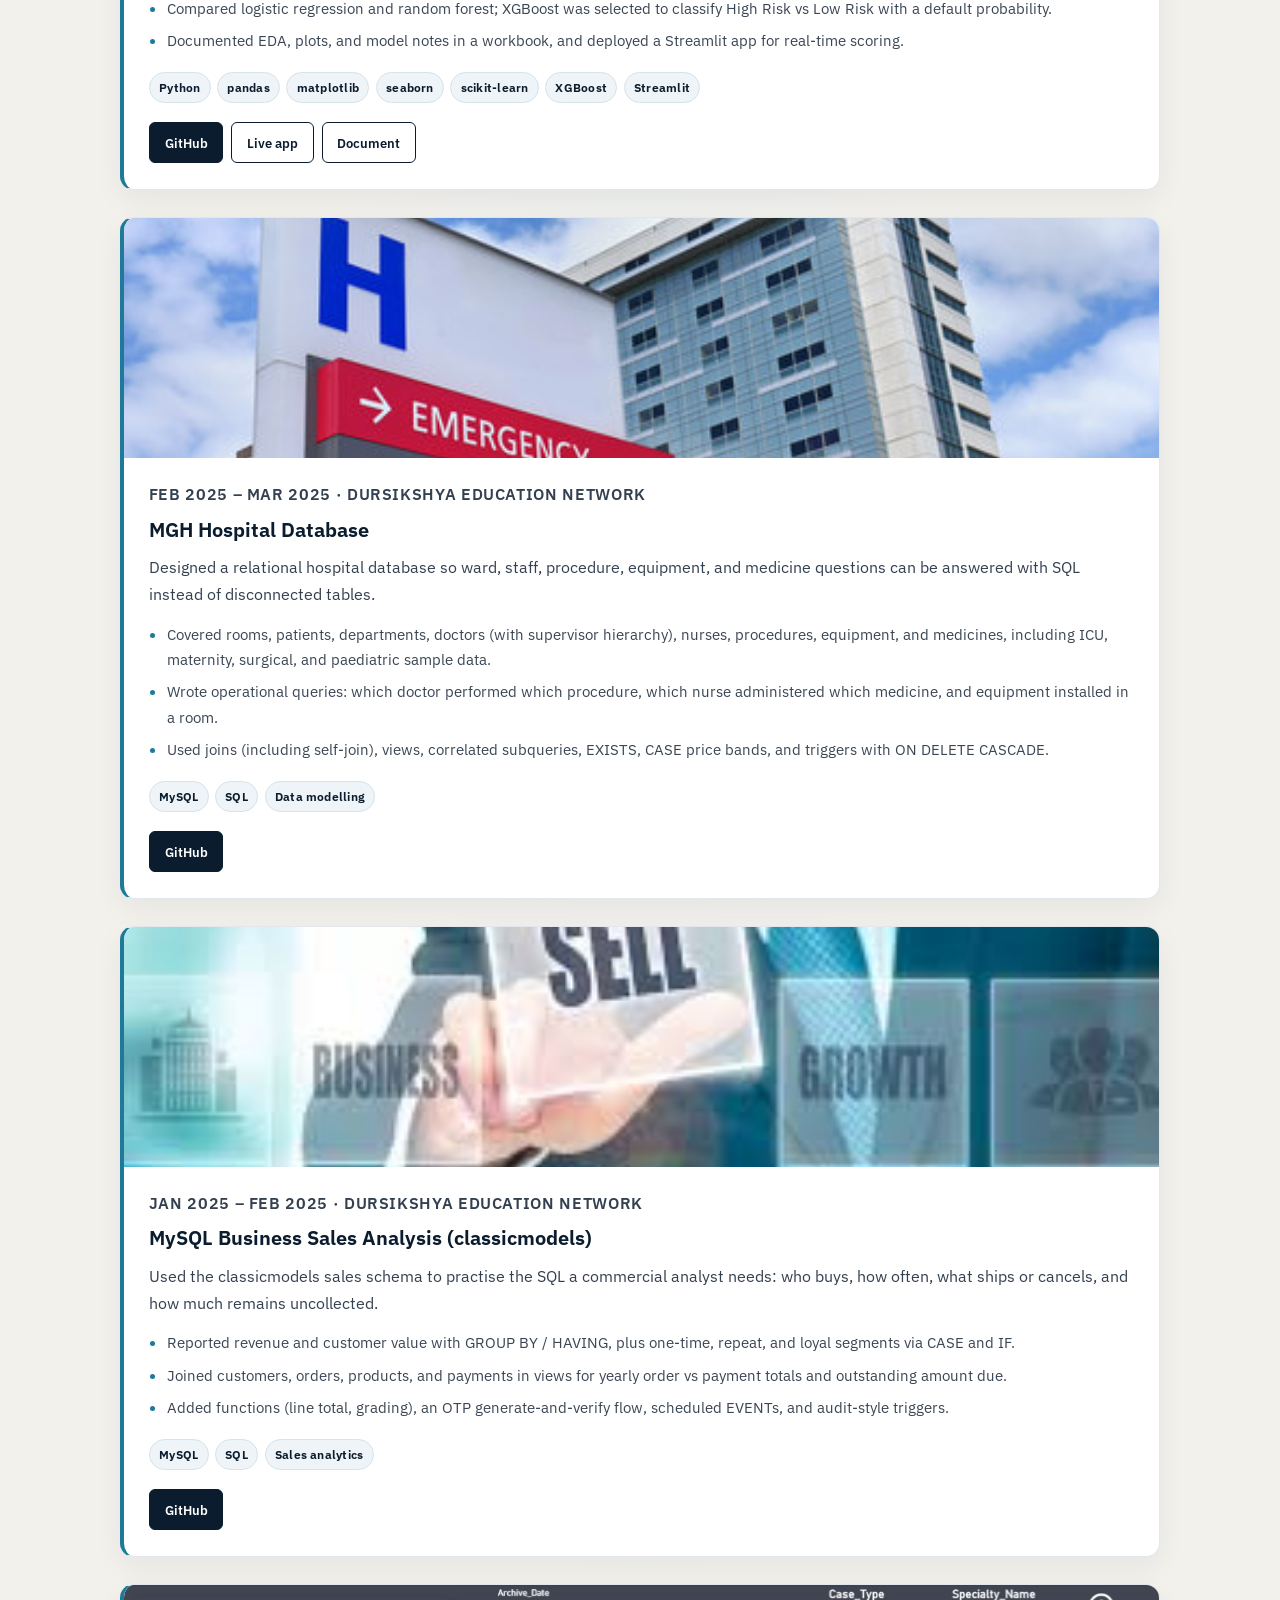
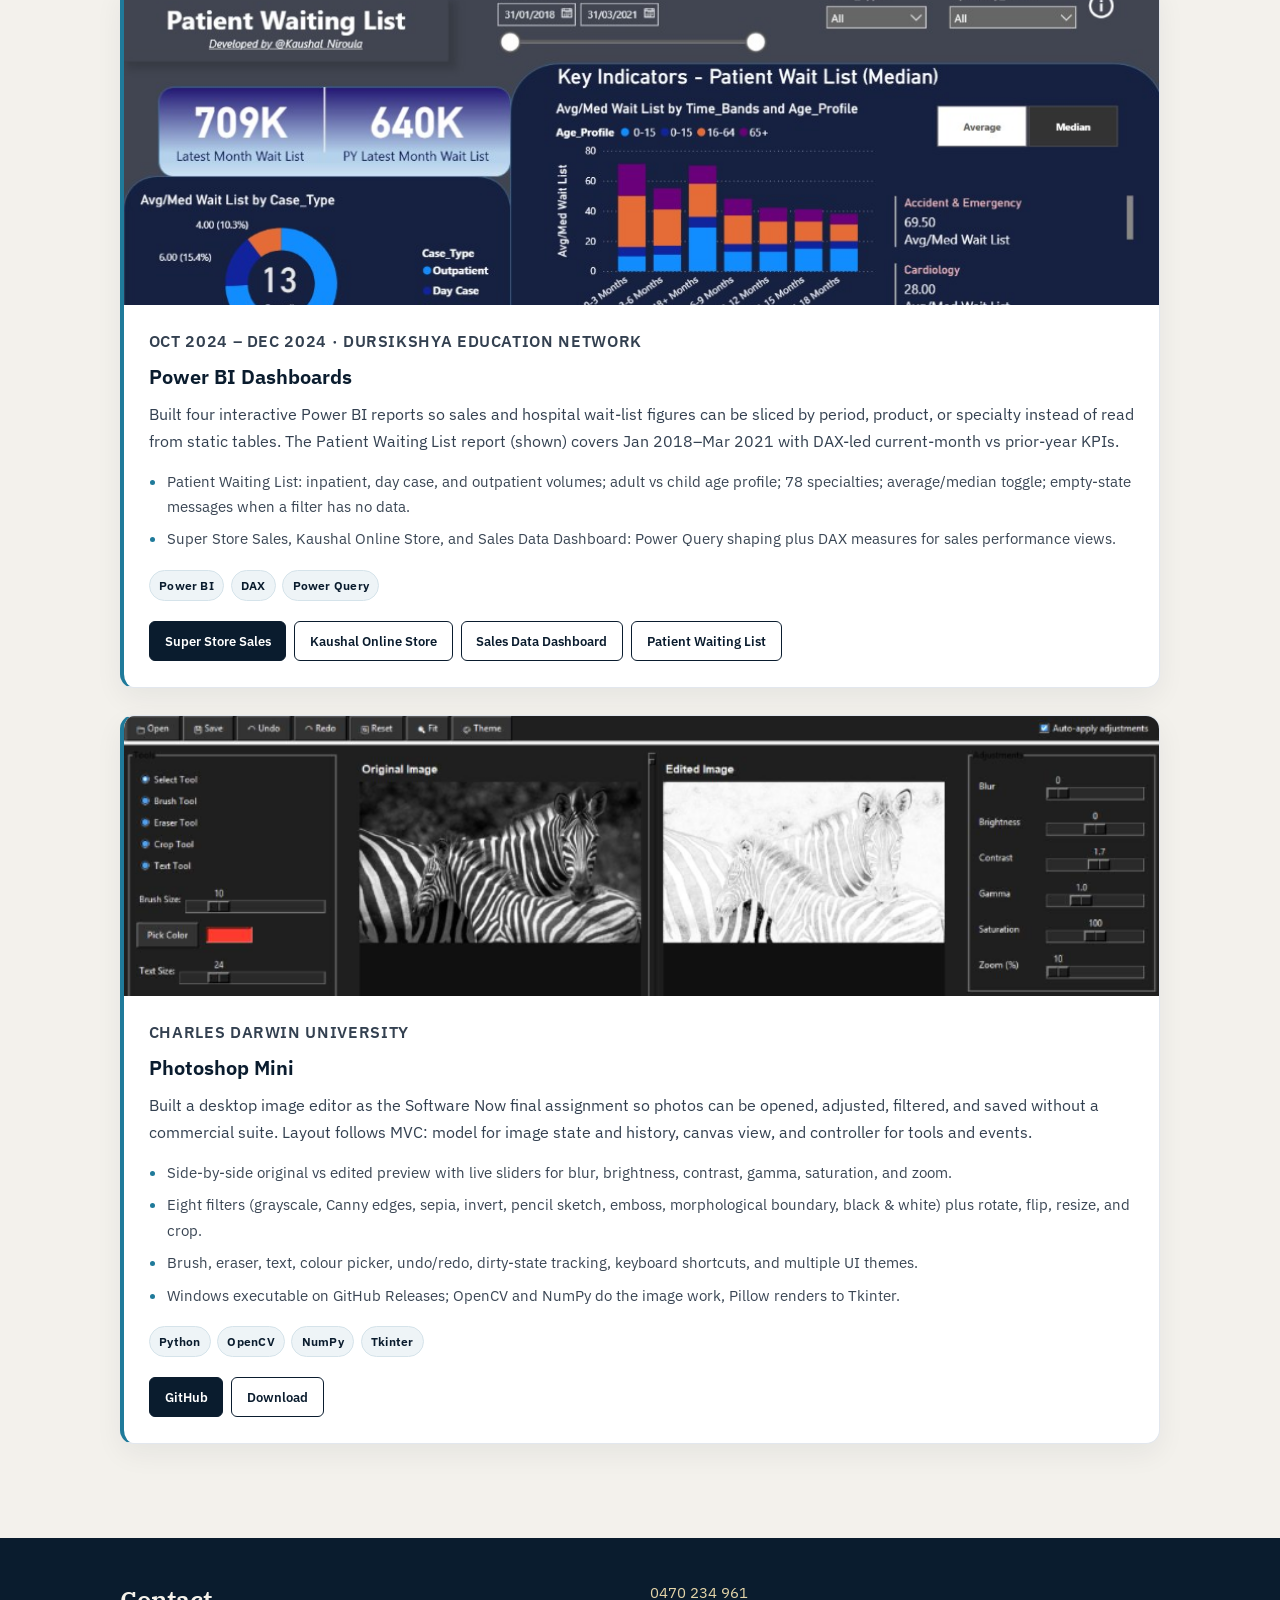
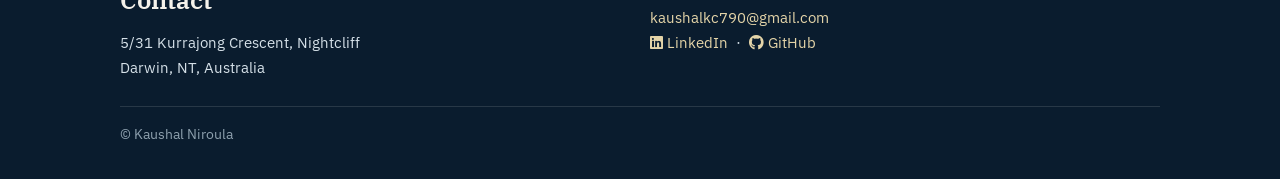
==== commit b9cb64ec: "Refresh the portfolio with the eight LinkedIn projects, live links, and a cleaner analyst layout. Co" ====
--- a/index.html
+++ b/index.html
@@ -1,270 +1,262 @@
-
-<!DOCTYPE HTML>
-
-<html>
-	<head>
-		<title>Kaushal, Data Analyst</title>
-		<meta charset="utf-8" />
-		<meta name="viewport" content="width=device-width, initial-scale=1, user-scalable=no" />
-		<link rel="stylesheet" href="assets/css/main.css" />
-		<noscript><link rel="stylesheet" href="assets/css/noscript.css" /></noscript>
-	</head>
-	<body class="is-preload">
-
-		<!-- Wrapper -->
-			<div id="wrapper" class="fade-in">
-
-				<!-- Intro -->
-					<div id="intro">
-						<h1>Kaushal Niroula <br />
-						The Data Analyst Portfolio</h1>
-						<p>Data Analyst skilled in SQL, Pyhton, ML, Excel and Power BI
-						</p>
-						<ul class="actions">
-							<li><a href="#header" class="button icon solid solo fa-arrow-down scrolly">Continue</a></li>
-						</ul>
-					</div>
-
-				<!-- Header -->
-					<header id="header">
-						<a href="index.html" class="logo">Portfolio</a>
-					</header>
-
-				<!-- Nav -->
-					<nav id="nav">
-						<ul class="links">
-							<li class="active"><a href="index.html">Data Science Projects</a></li>
-						</ul>
-						<ul class="icons">
-							<li><a href="https://www.linkedin.com/in/kaushal-niroula/" class="icon brands alt fa-linkedin"><span class="label">linkedin</span></a></li>
-							<li><a href="https://github.com/kaushalkc790" class="icon brands alt fa-github"><span class="label">gitHub</span></a></li>
-						</ul>
-					</nav>
-
-				<!-- Main -->
-					<div id="main">
-
-						<!-- Featured Post -->
-
-							<article class="post featured">
-								<header class="major">
-									<h2><a href="https://github.com/kaushalkc790/CreditRiskAnalysis_InternProject/blob/main/Credit_Risk_Analysis_ByKaushal.ipynb">Credit risk analysis<br />
-									</a></h2>
-									<p>It is credit risk analysis project which predicts the default status, whether to give loan or not to the applicant, using XGBoost ML model</p>
-								</header>
-								<a href="https://github.com/kaushalkc790/CreditRiskAnalysis_InternProject/blob/main/Credit_Risk_Analysis_ByKaushal.ipynb" class="image main"><img src="images/bank_img.jpeg" alt="" /></a>
-								<ul class="actions special">
-									<li><a href="https://github.com/kaushalkc790/CreditRiskAnalysis_InternProject/blob/main/Credit_Risk_Analysis_ByKaushal.ipynb" class="button large">View Project</a></li>
-								</ul>
-							</article>
-
-							<article class="post featured">
-								<header class="major">
-									<h2><a href="https://github.com/kaushalkc790/E-commerce_360_Analysis/blob/main/E-commerce_360_Analysis.ipynb">E-commerce 360 analysis<br />
-									</a></h2>
-									<p><ul style="list-style-type: none;"><b>ML problem statements:</b>
-											<li>Customer Churn Prediction</li>
-											<li>High-Value Customer Prediction</li>
-											<li>Customer Segmentation (Clustering)</li>
-											<li>Predict Units to be Sold in near Future</li></ul>
-										
-										<ul style="list-style-type: none;"><b>Algorithm used:</b>
-											<li>Logistic Regression</li>
-											<li>XGBoost</li>
-											<li>Random Forest</li>
-											<li>K-means</li>
-											<li>Principal Component Analysis (PCA)</li>
-											<li>AutoRegressive Integrated Moving Average (ARIMA)</li>
-</ul></p>
-
-								</header>
-								<a href="https://github.com/kaushalkc790/E-commerce_360_Analysis/blob/main/E-commerce_360_Analysis.ipynb" class="image main"><img src="images/ecom_img.jpg" alt="" /></a>
-								<ul class="actions special">
-									<li><a href="https://github.com/kaushalkc790/E-commerce_360_Analysis/blob/main/E-commerce_360_Analysis.ipynb" class="button large">View Project</a></li>
-								</ul>
-							</article>
-
-							<article class="post featured">
-								<header class="major">
-									<h2><a href="https://github.com/kaushalkc790/Amazon_Customer_Behaviour_db/blob/main/Amazon_Customer_Behaviour_db.sql">Products and cutomers related sql queries<br />
-									</a></h2>
-									<p>Different SQL queries to analyze customers online transaction </p>
-								</header>
-								<a href="https://github.com/kaushalkc790/Amazon_Customer_Behaviour_db/blob/main/Amazon_Customer_Behaviour_db.sql" class="image main"><img src="images/sql_img.jpg" alt="" /></a>
-								<ul class="actions special">
-									<li><a href="https://github.com/kaushalkc790/Amazon_Customer_Behaviour_db/blob/main/Amazon_Customer_Behaviour_db.sql" class="button large">View Project</a></li>
-								</ul>
-							</article>
-
-
-							
-
-						<!-- Posts -->
-							<section class="posts">
-
-								<article>
-								<header>
-									<h2><a href="https://github.com/kaushalkc790/Mgh_hospital/blob/main/Mgh_hospital.sql">Using SQL Queries<br />
-									</a></h2>
-								</header>
-								<a href="https://github.com/kaushalkc790/Mgh_hospital/blob/main/Mgh_hospital.sql" class="image fit"><img src="images/mgh_hospital.jpg" alt="" /></a>
-								<p style="text-align: center;">In this project we did queries with MySQL in hospital database named mgh</p>
-								<ul class="actions special">
-									<li><a href="https://github.com/kaushalkc790/Mgh_hospital/blob/main/Mgh_hospital.sql" class="button large">View Project</a></li>
-								</ul>
-							  </article>
-
-								<article>
-									<header>
-										
-										<h2><a href="https://github.com/kaushalkc790/StoredProcedure_Indexing_Commit/blob/main/stored_procedure_index_transaction.sql">Some SQL concepts<br />
-										</a></h2>
-									</header>
-									<a href="https://github.com/kaushalkc790/StoredProcedure_Indexing_Commit/blob/main/stored_procedure_index_transaction.sql" class="image fit"><img src="images/stored_proce_indexing_commit.jpg" alt="" /></a>
-									<p style="text-align: center;">Queries in SQL for stored procedure, indexing and commit/revoke</p>
-									<ul class="actions special">
-										<li><a href="https://github.com/kaushalkc790/StoredProcedure_Indexing_Commit/blob/main/stored_procedure_index_transaction.sql" class="button">View Project</a></li>
-									</ul>
-								</article>
-
-								<article>
-									<header>
-								
-										<h2><a href="https://github.com/kaushalkc790/UdemyProject/blob/main/UdemyProject.ipynb">Udemy Project<br />
-										</a></h2>
-									</header>
-									<a href="https://github.com/kaushalkc790/UdemyProject/blob/main/UdemyProject.ipynb" class="image fit"><img src="images/udemy_image.jpeg" alt="" /></a>
-									<p style="text-align: center;">Analysis of udemy dataset</p>
-									<ul class="actions special">
-										<li><a href="https://github.com/kaushalkc790/UdemyProject/blob/main/UdemyProject.ipynb" class="button">View Project</a></li>
-									</ul>
-								</article>
-
-								<article>
-									<header>
-								
-										<h2><a href="https://github.com/kaushalkc790/MySQL_BusinessData/blob/main/MySQL_BusinessData.sql">SQL on Business Sample<br />
-										</a></h2>
-									</header>
-									<a href="https://github.com/kaushalkc790/MySQL_BusinessData/blob/main/MySQL_BusinessData.sql" class="image fit"><img src="images/business.jpeg" alt="" /></a>
-									<p style="text-align: center;">Different SQL queries on sample database of the business</p>
-									<ul class="actions special">
-										<li><a href="https://github.com/kaushalkc790/MySQL_BusinessData/blob/main/MySQL_BusinessData.sql" class="button">View Project</a></li>
-									</ul>
-								</article>
-
-								<article>
-									<header>
-								
-										<h2><a href="https://github.com/kaushalkc790/IMDB_Project/blob/main/IMDB_Project.ipynb">IMDB Project<br />
-										</a></h2>
-									</header>
-									<a href="https://github.com/kaushalkc790/IMDB_Project/blob/main/IMDB_Project.ipynb" class="image fit"><img src="images/imdbImg.png" alt="" /></a>
-									<p style="text-align: center;">Analysis of imdb dataset</p>
-									<ul class="actions special">
-										<li><a href="https://github.com/kaushalkc790/IMDB_Project/blob/main/IMDB_Project.ipynb" class="button">View Project</a></li>
-									</ul>
-								</article>
-
-								<article>
-									<header>
-								
-										<h2><a href="https://github.com/kaushalkc790/GooglePlayStoreProject/blob/main/GooglePlayStoreProject.ipynb">Google Play Store Project<br />
-										</a></h2>
-									</header>
-									<a href="https://github.com/kaushalkc790/GooglePlayStoreProject/blob/main/GooglePlayStoreProject.ipynb" class="image fit"><img src="images/googlePlay.png" alt="" /></a>
-									<p style="text-align: center;">Analysis of GooglePlayStore Project dataset</p>
-									<ul class="actions special">
-										<li><a href="https://github.com/kaushalkc790/GooglePlayStoreProject/blob/main/GooglePlayStoreProject.ipynb" class="button">View Project</a></li>
-									</ul>
-								</article>
-
-								<article>
-									<header>
-								
-										<h2><a href="https://github.com/kaushalkc790/ML_rent_analysis/blob/main/Kaushal_HouseRentCSV_ML.ipynb">House-Rent Analysis Project<br />
-										</a></h2>
-									</header>
-									<a href="https://github.com/kaushalkc790/ML_rent_analysis/blob/main/Kaushal_HouseRentCSV_ML.ipynb" class="image fit"><img src="images/houseRent.jpeg" alt="" /></a>
-									<p style="text-align: center;">Analysis of house rent using linear regression model in house-rent dataset</p>
-									<ul class="actions special">
-										<li><a href="https://github.com/kaushalkc790/ML_rent_analysis/blob/main/Kaushal_HouseRentCSV_ML.ipynb" class="button">View Project</a></li>
-									</ul>
-								</article>
-
-								<article>
-									<header>
-								
-										<h2><a href="https://github.com/kaushalkc790/cleaning_hospital_records/blob/main/Cleaning_hospital_records.ipynb">hospital Project<br />
-										</a></h2>
-									</header>
-									<a href="https://github.com/kaushalkc790/cleaning_hospital_records/blob/main/Cleaning_hospital_records.ipynb" class="image fit"><img src="images/hospital.jpeg" alt="" /></a>
-									<p style="text-align: center;"> Thoroughly cleaning the sample dataset of hospital</p>
-									<ul class="actions special">
-										<li><a href="https://github.com/kaushalkc790/cleaning_hospital_records/blob/main/Cleaning_hospital_records.ipynb" class="button">View Project</a></li>
-									</ul>
-								</article>
-
-								<article>
-									<header>
-								
-										<h2><a href="https://github.com/kaushalkc790/EcommerceProject/blob/main/EcommerceProject.ipynb">Queries in ecommerce dataset<br />
-										</a></h2>
-									</header>
-									<a href="https://github.com/kaushalkc790/EcommerceProject/blob/main/EcommerceProject.ipynb" class="image fit"><img src="images/ecommerce.jpeg" alt="" /></a>
-									<p style="text-align: center;">Solving queries of ecommerce dataset for analysis</p>
-									<ul class="actions special">
-										<li><a href="https://github.com/kaushalkc790/EcommerceProject/blob/main/EcommerceProject.ipynb" class="button">View Project</a></li>
-									</ul>
-								</article>
-
-							</section>
-
-					</div>
-
-				<!-- Footer -->
-					<footer id="footer">
-					
-						<section class="split contact">
-							<section class="alt">
-								<h3>Address</h3>
-								<p>5/31 Kurrajong crescent, Nightcliff <br />
-								Darwin, NT, Australia</p>
-							</section>
-							<section>
-								<h3>Phone</h3>
-								<p><a href="#">0470234961</a></p>
-							</section>
-							<section>
-								<h3>Email</h3>
-								<p><a href="#">kaushalkc790@gmail.com</a></p>
-							</section>
-							<section>
-								<h3>Social</h3>
-								<ul class="icons alt">
-									
-									<li><a href="https://www.linkedin.com/in/kaushal-niroula/" class="icon brands alt fa-linkedin"><span class="label">linkedin</span></a></li>
-									<li><a href="https://github.com/kaushalkc790" class="icon brands alt fa-github"><span class="label">gitHub</span></a></li>
-								</ul>
-							</section>
-						</section>
-					</footer>
-
-				<!-- Copyright -->
-					<div id="copyright">
-						<ul><li>&copy; Kaushal's</li><li>Portfolio <a href="#">Up</a></li></ul>
-					</div>
-
+<!DOCTYPE html>
+<html lang="en">
+<head>
+	<meta charset="utf-8" />
+	<meta name="viewport" content="width=device-width, initial-scale=1" />
+	<title>Kaushal Niroula | Data Enthusiast</title>
+	<link rel="preconnect" href="https://fonts.googleapis.com" />
+	<link rel="preconnect" href="https://fonts.gstatic.com" crossorigin />
+	<link href="https://fonts.googleapis.com/css2?family=IBM+Plex+Sans:wght@400;500;600;700&amp;family=IBM+Plex+Serif:wght@500;600&amp;display=swap" rel="stylesheet" />
+	<link rel="stylesheet" href="assets/css/fontawesome-all.min.css" />
+	<link rel="stylesheet" href="assets/css/portfolio.css" />
+</head>
+<body>
+	<header class="site-header">
+		<div class="wrap">
+			<p class="eyebrow">Data Enthusiast</p>
+			<h1>Kaushal Niroula</h1>
+			<p class="lede">Microsoft Certified Power BI Data Analyst. SQL, Python, machine learning, Excel, Jira, and UML/BPMN. Based in Darwin, Australia.</p>
+			<div class="header-links">
+				<a href="https://www.linkedin.com/in/kaushal-niroula/" target="_blank" rel="noopener">LinkedIn</a>
+				<a href="https://github.com/kaushalkc790" target="_blank" rel="noopener">GitHub</a>
+				<a href="mailto:kaushalkc790@gmail.com">Email</a>
 			</div>
-
-		<!-- Scripts -->
-			<script src="assets/js/jquery.min.js"></script>
-			<script src="assets/js/jquery.scrollex.min.js"></script>
-			<script src="assets/js/jquery.scrolly.min.js"></script>
-			<script src="assets/js/browser.min.js"></script>
-			<script src="assets/js/breakpoints.min.js"></script>
-			<script src="assets/js/util.js"></script>
-			<script src="assets/js/main.js"></script>
-
-	</body>
-</html>+		</div>
+	</header>
+
+	<main class="wrap">
+		<section class="projects" id="projects">
+			<h2>Projects</h2>
+
+			<article class="card">
+				<img src="images/vehicle-telemetry.jpg" alt="Vehicle telemetry, energy data, and sensor readings" />
+				<div class="card-body">
+					<p class="meta">Apr 2026 – Aug 2026</p>
+					<h3>VehicleTelemetry — Fleet Failure Risk Analytics &amp; Power BI Dashboard</h3>
+					<p>Built an end-to-end fleet analytics stack from raw CAN-bus sensors through a Power BI operations dashboard and a live scoring app, so maintenance risk can be reviewed by vehicle and by subsystem rather than in a raw log dump.</p>
+					<ul class="points">
+						<li>Quality-checked 1,970 readings from 50 vehicles across 10 brands, then scored engine, brake, and battery alerts that are rare and mutually exclusive.</li>
+						<li>Kept a transparent one-rule baseline as champion (oil, brake fluid, and voltage thresholds) after logistic regression and random forest failed to beat grouped out-of-fold scores.</li>
+						<li>Cross-checked the same cleaned rows in PostgreSQL with 35 labelled queries, exported to Excel.</li>
+						<li>Designed a four-page Power BI report (28 DAX measures): fleet overview, subsystem risk, vehicle deep dive, and operational insights.</li>
+						<li>Shipped a Flask app that scores a single vehicle or a CSV and returns High / Medium / Low risk bands using the same champion rules.</li>
+					</ul>
+					<ul class="skills">
+						<li>Python</li>
+						<li>pandas</li>
+						<li>matplotlib</li>
+						<li>seaborn</li>
+						<li>scikit-learn</li>
+						<li>PostgreSQL</li>
+						<li>Power BI</li>
+						<li>DAX</li>
+						<li>Flask</li>
+					</ul>
+					<div class="actions">
+						<a class="btn" href="https://github.com/kaushalkc790/VehicleTelemetry" target="_blank" rel="noopener">GitHub</a>
+						<a class="btn btn-ghost" href="https://vehicle-telemetry-r7eh.onrender.com/" target="_blank" rel="noopener">Live app</a>
+						<a class="btn btn-ghost" href="https://app.powerbi.com/view?r=eyJrIjoiNjEyOGJhMDMtZGE2Ny00NWRlLThiN2YtOWM5Nzg5ODQ1MzkxIiwidCI6IjlmMjQ4NzY3LThlMWEtNDJmMy04MzZmLWMwOTJhYjk1ZmY3MCJ9" target="_blank" rel="noopener">Power BI dashboard</a>
+					</div>
+				</div>
+			</article>
+
+			<article class="card">
+				<img src="images/sql_img.jpg" alt="Amazon Customer Behaviour Database" />
+				<div class="card-body">
+					<p class="meta">Oct 2025 – Nov 2025</p>
+					<h3>Amazon Customer Behaviour Database</h3>
+					<p>Designed a MySQL e-commerce schema that treats customer behaviour as a full journey — browse, cart, wishlist, review, recommend, and support — so questions are not limited to completed orders.</p>
+					<ul class="points">
+						<li>Modelled 13 related tables with foreign keys, CHECK constraints, ENUMs, and indexes, including FULLTEXT search on support notes.</li>
+						<li>Answered operational questions such as top products by quantity, average cart lifetime, Prime vs regular customers, and late vs on-time delivery.</li>
+						<li>Used CTEs (including a recursive recommendation path), window functions for spend rank, and views for repeatable reporting.</li>
+						<li>Implemented transactional stored procedures (add-to-cart, process order and reduce stock) plus functions for order total, average rating, and customer lifetime value.</li>
+					</ul>
+					<ul class="skills">
+						<li>MySQL</li>
+						<li>SQL</li>
+						<li>Stored procedures</li>
+						<li>Window functions</li>
+					</ul>
+					<div class="actions">
+						<a class="btn" href="https://github.com/kaushalkc790/Amazon_Customer_Behaviour_db/blob/main/Amazon_Customer_Behaviour_db.sql" target="_blank" rel="noopener">GitHub</a>
+					</div>
+				</div>
+			</article>
+
+			<article class="card">
+				<img src="images/ecom_img.jpg" alt="E-commerce 360 Analysis" />
+				<div class="card-body">
+					<p class="meta">Jul 2025 – Sep 2025 · IBM</p>
+					<h3>E-commerce 360 Analysis</h3>
+					<p>Turned a messy 113,000+ row transaction file into one view of churn, high-value customers, segments, and near-term units sold, with live apps for the two prediction use cases.</p>
+					<ul class="points">
+						<li>Merged two sources, fixed identity and type issues, then built RFM, CLV, recency, and delivery features for modelling.</li>
+						<li>Predicted repeat/churn with logistic regression and XGBoost; flagged the top 25% CLV customers with Random Forest.</li>
+						<li>Segmented customers into four groups with K-Means after PCA, and forecast 12-week units sold by category with ARIMA.</li>
+						<li>Deployed Streamlit apps so a stakeholder can score churn risk or high-CLV likelihood without opening the notebook.</li>
+					</ul>
+					<ul class="skills">
+						<li>Python</li>
+						<li>pandas</li>
+						<li>matplotlib</li>
+						<li>seaborn</li>
+						<li>scikit-learn</li>
+						<li>XGBoost</li>
+						<li>K-Means</li>
+						<li>PCA</li>
+						<li>ARIMA</li>
+						<li>Streamlit</li>
+					</ul>
+					<div class="actions">
+						<a class="btn" href="https://github.com/kaushalkc790/E-commerce_360_Analysis/blob/main/E-commerce_360_Analysis.ipynb" target="_blank" rel="noopener">GitHub</a>
+						<a class="btn btn-ghost" href="https://ecommerce-360-churn.onrender.com/" target="_blank" rel="noopener">Churn app</a>
+						<a class="btn btn-ghost" href="https://ecommerce-360-clv.onrender.com/" target="_blank" rel="noopener">High-CLV app</a>
+					</div>
+				</div>
+			</article>
+
+			<article class="card">
+				<img src="images/bank_img.jpeg" alt="Credit Risk Analysis System" />
+				<div class="card-body">
+					<p class="meta">Feb 2025 – Apr 2025 · HCLTech</p>
+					<h3>Credit Risk Analysis System</h3>
+					<p>Built a loan-default decision aid during the HCLTech internship so approval is based on a cleaned risk score rather than incomplete application fields.</p>
+					<ul class="points">
+						<li>Cleaned 100,000+ applications: missing values, unrealistic incomes and terms, and a data-quality bug where every defaulted loan shared the same interest rate.</li>
+						<li>Replaced the unreliable original DTI with underwriting ratios: EMI, DTI, LTV, ICR, and DSCR.</li>
+						<li>Compared logistic regression and random forest; XGBoost was selected to classify High Risk vs Low Risk with a default probability.</li>
+						<li>Documented EDA, plots, and model notes in a workbook, and deployed a Streamlit app for real-time scoring.</li>
+					</ul>
+					<ul class="skills">
+						<li>Python</li>
+						<li>pandas</li>
+						<li>matplotlib</li>
+						<li>seaborn</li>
+						<li>scikit-learn</li>
+						<li>XGBoost</li>
+						<li>Streamlit</li>
+					</ul>
+					<div class="actions">
+						<a class="btn" href="https://github.com/kaushalkc790/CreditRiskAnalysis_InternProject/blob/main/Credit_Risk_Analysis_ByKaushal.ipynb" target="_blank" rel="noopener">GitHub</a>
+						<a class="btn btn-ghost" href="https://creditriskanalysis-app.onrender.com/" target="_blank" rel="noopener">Live app</a>
+						<a class="btn btn-ghost" href="https://docs.google.com/spreadsheets/d/10JTejhsgDHDQE2RPY9FA8mxWfgVAPUyf/edit?gid=1327016251#gid=1327016251" target="_blank" rel="noopener">Document</a>
+					</div>
+				</div>
+			</article>
+
+			<article class="card">
+				<img src="images/mgh_hospital.jpg" alt="MGH Hospital Database" />
+				<div class="card-body">
+					<p class="meta">Feb 2025 – Mar 2025 · Dursikshya Education Network</p>
+					<h3>MGH Hospital Database</h3>
+					<p>Designed a relational hospital database so ward, staff, procedure, equipment, and medicine questions can be answered with SQL instead of disconnected tables.</p>
+					<ul class="points">
+						<li>Covered rooms, patients, departments, doctors (with supervisor hierarchy), nurses, procedures, equipment, and medicines, including ICU, maternity, surgical, and paediatric sample data.</li>
+						<li>Wrote operational queries: which doctor performed which procedure, which nurse administered which medicine, and equipment installed in a room.</li>
+						<li>Used joins (including self-join), views, correlated subqueries, EXISTS, CASE price bands, and triggers with ON DELETE CASCADE.</li>
+					</ul>
+					<ul class="skills">
+						<li>MySQL</li>
+						<li>SQL</li>
+						<li>Data modelling</li>
+					</ul>
+					<div class="actions">
+						<a class="btn" href="https://github.com/kaushalkc790/Mgh_hospital/blob/main/Mgh_hospital.sql" target="_blank" rel="noopener">GitHub</a>
+					</div>
+				</div>
+			</article>
+
+			<article class="card">
+				<img src="images/business.jpeg" alt="MySQL Business Sales Analysis" />
+				<div class="card-body">
+					<p class="meta">Jan 2025 – Feb 2025 · Dursikshya Education Network</p>
+					<h3>MySQL Business Sales Analysis (classicmodels)</h3>
+					<p>Used the classicmodels sales schema to practise the SQL a commercial analyst needs: who buys, how often, what ships or cancels, and how much remains uncollected.</p>
+					<ul class="points">
+						<li>Reported revenue and customer value with GROUP BY / HAVING, plus one-time, repeat, and loyal segments via CASE and IF.</li>
+						<li>Joined customers, orders, products, and payments in views for yearly order vs payment totals and outstanding amount due.</li>
+						<li>Added functions (line total, grading), an OTP generate-and-verify flow, scheduled EVENTs, and audit-style triggers.</li>
+					</ul>
+					<ul class="skills">
+						<li>MySQL</li>
+						<li>SQL</li>
+						<li>Sales analytics</li>
+					</ul>
+					<div class="actions">
+						<a class="btn" href="https://github.com/kaushalkc790/MySQL_BusinessData/blob/main/MySQL_BusinessData.sql" target="_blank" rel="noopener">GitHub</a>
+					</div>
+				</div>
+			</article>
+
+			<article class="card">
+				<img class="img-dashboard" src="images/powerbi-waiting-list.png" alt="Patient Waiting List Power BI dashboard" />
+				<div class="card-body">
+					<p class="meta">Oct 2024 – Dec 2024 · Dursikshya Education Network</p>
+					<h3>Power BI Dashboards</h3>
+					<p>Built four interactive Power BI reports so sales and hospital wait-list figures can be sliced by period, product, or specialty instead of read from static tables. The Patient Waiting List report (shown) covers Jan 2018–Mar 2021 with DAX-led current-month vs prior-year KPIs.</p>
+					<ul class="points">
+						<li>Patient Waiting List: inpatient, day case, and outpatient volumes; adult vs child age profile; 78 specialties; average/median toggle; empty-state messages when a filter has no data.</li>
+						<li>Super Store Sales, Kaushal Online Store, and Sales Data Dashboard: Power Query shaping plus DAX measures for sales performance views.</li>
+					</ul>
+					<ul class="skills">
+						<li>Power BI</li>
+						<li>DAX</li>
+						<li>Power Query</li>
+					</ul>
+					<div class="actions">
+						<a class="btn" href="https://app.powerbi.com/view?r=eyJrIjoiYTg0MDU4YmQtZTk0YS00MjA5LWE1NmQtZGZhZTczMWZlOTkzIiwidCI6IjlmMjQ4NzY3LThlMWEtNDJmMy04MzZmLWMwOTJhYjk1ZmY3MCJ9" target="_blank" rel="noopener">Super Store Sales</a>
+						<a class="btn btn-ghost" href="https://app.powerbi.com/view?r=eyJrIjoiZjMyNWY0ZWMtYzZlYi00YTEyLTlmY2EtYzdhMzcwNzRiNmRkIiwidCI6IjlmMjQ4NzY3LThlMWEtNDJmMy04MzZmLWMwOTJhYjk1ZmY3MCJ9" target="_blank" rel="noopener">Kaushal Online Store</a>
+						<a class="btn btn-ghost" href="https://app.powerbi.com/view?r=eyJrIjoiYzE0NzE3NzMtOGIzYi00YWY0LTgwMDAtMWJmMjg1NzkzNTI4IiwidCI6IjlmMjQ4NzY3LThlMWEtNDJmMy04MzZmLWMwOTJhYjk1ZmY3MCJ9" target="_blank" rel="noopener">Sales Data Dashboard</a>
+						<a class="btn btn-ghost" href="https://app.powerbi.com/view?r=eyJrIjoiYTUzZWY4M2QtNGE5MS00YTgwLTgxMjYtZmY5OWJlZmQ2NDMzIiwidCI6IjlmMjQ4NzY3LThlMWEtNDJmMy04MzZmLWMwOTJhYjk1ZmY3MCJ9" target="_blank" rel="noopener">Patient Waiting List</a>
+					</div>
+				</div>
+			</article>
+
+			<article class="card">
+				<img class="img-app" src="images/photoshop-mini.png" alt="Photoshop Mini desktop image editor" />
+				<div class="card-body">
+					<p class="meta">Charles Darwin University</p>
+					<h3>Photoshop Mini</h3>
+					<p>Built a desktop image editor as the Software Now final assignment so photos can be opened, adjusted, filtered, and saved without a commercial suite. Layout follows MVC: model for image state and history, canvas view, and controller for tools and events.</p>
+					<ul class="points">
+						<li>Side-by-side original vs edited preview with live sliders for blur, brightness, contrast, gamma, saturation, and zoom.</li>
+						<li>Eight filters (grayscale, Canny edges, sepia, invert, pencil sketch, emboss, morphological boundary, black &amp; white) plus rotate, flip, resize, and crop.</li>
+						<li>Brush, eraser, text, colour picker, undo/redo, dirty-state tracking, keyboard shortcuts, and multiple UI themes.</li>
+						<li>Windows executable on GitHub Releases; OpenCV and NumPy do the image work, Pillow renders to Tkinter.</li>
+					</ul>
+					<ul class="skills">
+						<li>Python</li>
+						<li>OpenCV</li>
+						<li>NumPy</li>
+						<li>Tkinter</li>
+					</ul>
+					<div class="actions">
+						<a class="btn" href="https://github.com/kaushalkc790/photoshop-mini-app" target="_blank" rel="noopener">GitHub</a>
+						<a class="btn btn-ghost" href="https://github.com/kaushalkc790/photoshop-mini-app/releases" target="_blank" rel="noopener">Download</a>
+					</div>
+				</div>
+			</article>
+		</section>
+	</main>
+
+	<footer class="site-footer">
+		<div class="wrap footer-grid">
+			<div>
+				<h2>Contact</h2>
+				<p>5/31 Kurrajong Crescent, Nightcliff<br />Darwin, NT, Australia</p>
+			</div>
+			<div>
+				<p><a href="tel:+61470234961">0470 234 961</a></p>
+				<p><a href="mailto:kaushalkc790@gmail.com">kaushalkc790@gmail.com</a></p>
+				<p>
+					<a href="https://www.linkedin.com/in/kaushal-niroula/" target="_blank" rel="noopener"><i class="fab fa-linkedin"></i> LinkedIn</a>
+					&nbsp;·&nbsp;
+					<a href="https://github.com/kaushalkc790" target="_blank" rel="noopener"><i class="fab fa-github"></i> GitHub</a>
+				</p>
+			</div>
+			<p class="copy">&copy; Kaushal Niroula</p>
+		</div>
+	</footer>
+</body>
+</html>
--- a/assets/css/portfolio.css
+++ b/assets/css/portfolio.css
@@ -0,0 +1,282 @@
+:root {
+	--navy: #0a1c2e;
+	--navy-2: #123049;
+	--ink: #1a2330;
+	--muted: #5a6572;
+	--line: #e2e7ee;
+	--paper: #f3f1ec;
+	--card: #ffffff;
+	--accent: #1f7a9a;
+	--gold: #c4a35a;
+}
+
+* {
+	box-sizing: border-box;
+	margin: 0;
+	padding: 0;
+}
+
+html {
+	scroll-behavior: smooth;
+}
+
+body {
+	font-family: "IBM Plex Sans", Helvetica, Arial, sans-serif;
+	color: var(--ink);
+	background:
+		radial-gradient(ellipse at top, #e8eef3 0%, transparent 52%),
+		var(--paper);
+	line-height: 1.65;
+	font-size: 17px;
+}
+
+.wrap {
+	width: min(1040px, calc(100% - 2.4rem));
+	margin: 0 auto;
+}
+
+.site-header {
+	background:
+		linear-gradient(180deg, rgba(196, 163, 90, 0.18) 0, transparent 18%),
+		linear-gradient(135deg, var(--navy) 0%, var(--navy-2) 70%, #0e3a52 100%);
+	color: #f5f2eb;
+	padding: 4.75rem 0 3.6rem;
+	border-bottom: 3px solid var(--gold);
+}
+
+.eyebrow {
+	font-size: 1.05rem;
+	letter-spacing: 0.18em;
+	text-transform: uppercase;
+	color: #e4d4a8;
+	font-weight: 700;
+	margin-bottom: 0.85rem;
+}
+
+.site-header h1 {
+	font-family: "IBM Plex Serif", Georgia, serif;
+	font-size: clamp(2.35rem, 5vw, 3.35rem);
+	font-weight: 600;
+	letter-spacing: -0.03em;
+	line-height: 1.1;
+	margin-bottom: 1rem;
+}
+
+.lede {
+	max-width: 40rem;
+	color: #d5e0e8;
+	font-size: 1.08rem;
+}
+
+.header-links {
+	display: flex;
+	flex-wrap: wrap;
+	gap: 0.7rem;
+	margin-top: 1.7rem;
+}
+
+.header-links a {
+	color: #f5f2eb;
+	text-decoration: none;
+	font-weight: 600;
+	font-size: 0.9rem;
+	padding: 0.45rem 0.85rem;
+	border: 1px solid rgba(245, 242, 235, 0.35);
+	border-radius: 999px;
+}
+
+.header-links a:hover {
+	background: rgba(245, 242, 235, 0.12);
+	border-color: var(--gold);
+}
+
+.projects {
+	padding: 3.4rem 0 4.2rem;
+}
+
+.projects h2,
+.site-footer h2 {
+	font-family: "IBM Plex Serif", Georgia, serif;
+	font-size: 1.55rem;
+	font-weight: 600;
+	margin-bottom: 1.4rem;
+}
+
+.card {
+	background: var(--card);
+	border: 1px solid var(--line);
+	border-radius: 14px;
+	overflow: hidden;
+	margin-bottom: 1.7rem;
+	box-shadow: 0 10px 28px rgba(10, 28, 46, 0.06);
+	border-left: 4px solid var(--accent);
+}
+
+.card img {
+	display: block;
+	width: 100%;
+	height: 240px;
+	object-fit: cover;
+	background: #dce6ee;
+}
+
+.card img.img-dashboard {
+	height: 320px;
+	object-fit: cover;
+	object-position: top center;
+}
+
+.card img.img-app {
+	height: 280px;
+	object-fit: cover;
+	object-position: top center;
+}
+
+.card-body {
+	padding: 1.45rem 1.55rem 1.6rem;
+}
+
+.meta {
+	color: var(--muted);
+	font-size: 0.8rem;
+	letter-spacing: 0.04em;
+	text-transform: uppercase;
+	font-weight: 600;
+	margin-bottom: 0.5rem;
+}
+
+.card h3 {
+	font-size: 1.28rem;
+	font-weight: 650;
+	line-height: 1.35;
+	margin-bottom: 0.7rem;
+	color: var(--navy);
+}
+
+.card p {
+	color: #334050;
+	font-size: 1rem;
+}
+
+.points {
+	margin: 0.9rem 0 0;
+	padding-left: 1.15rem;
+	color: #3a4654;
+	font-size: 0.96rem;
+}
+
+.points li {
+	margin-bottom: 0.45rem;
+}
+
+.points li::marker {
+	color: var(--accent);
+}
+
+.skills {
+	list-style: none;
+	display: flex;
+	flex-wrap: wrap;
+	gap: 0.4rem;
+	margin: 1.15rem 0 1.2rem;
+}
+
+.skills li {
+	background: #eef4f7;
+	color: var(--navy);
+	font-size: 0.74rem;
+	font-weight: 650;
+	letter-spacing: 0.02em;
+	padding: 0.3rem 0.58rem;
+	border-radius: 999px;
+	border: 1px solid #d5e3ea;
+}
+
+.actions {
+	display: flex;
+	flex-wrap: wrap;
+	gap: 0.5rem;
+}
+
+.btn {
+	display: inline-block;
+	background: var(--navy);
+	color: #fff;
+	text-decoration: none;
+	font-size: 0.84rem;
+	font-weight: 600;
+	padding: 0.52rem 0.92rem;
+	border-radius: 6px;
+	border: 1px solid var(--navy);
+}
+
+.btn:hover {
+	background: var(--accent);
+	border-color: var(--accent);
+}
+
+.btn-ghost {
+	background: #fff;
+	color: var(--navy);
+}
+
+.btn-ghost:hover {
+	background: var(--navy);
+	color: #fff;
+}
+
+.site-footer {
+	background: var(--navy);
+	color: #d5e0e8;
+	padding: 2.6rem 0 2.1rem;
+	font-size: 0.95rem;
+}
+
+.footer-grid {
+	display: grid;
+	grid-template-columns: 1fr 1fr;
+	gap: 1.25rem;
+}
+
+.site-footer h2 {
+	color: #f5f2eb;
+	margin-bottom: 0.55rem;
+}
+
+.site-footer a {
+	color: #e4d4a8;
+	text-decoration: none;
+}
+
+.site-footer a:hover {
+	color: #fff;
+}
+
+.copy {
+	grid-column: 1 / -1;
+	color: #8ea0ae;
+	font-size: 0.85rem;
+	margin-top: 0.4rem;
+	border-top: 1px solid rgba(255, 255, 255, 0.12);
+	padding-top: 1rem;
+}
+
+@media (max-width: 720px) {
+	.site-header {
+		padding: 3.2rem 0 2.5rem;
+	}
+
+	.eyebrow {
+		font-size: 0.95rem;
+	}
+
+	.card img,
+	.card img.img-dashboard,
+	.card img.img-app {
+		height: 190px;
+	}
+
+	.footer-grid {
+		grid-template-columns: 1fr;
+	}
+}
